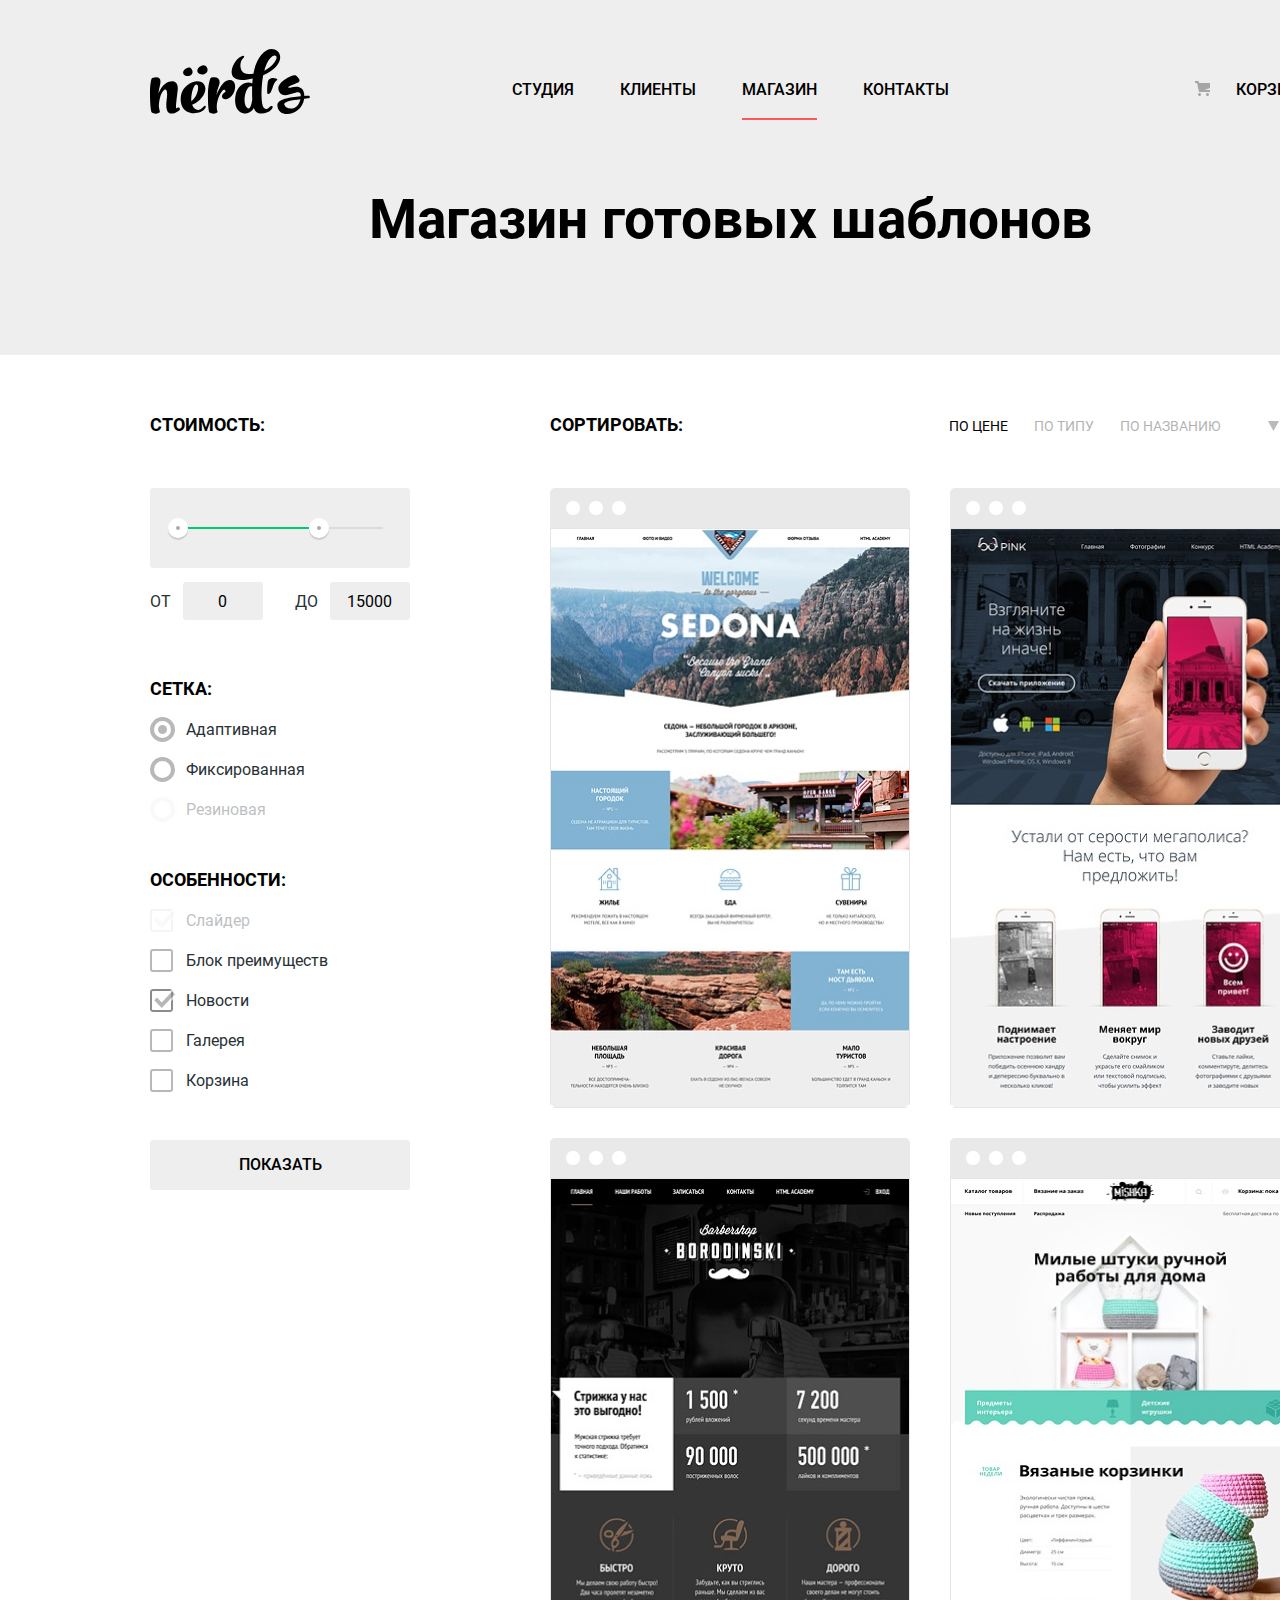
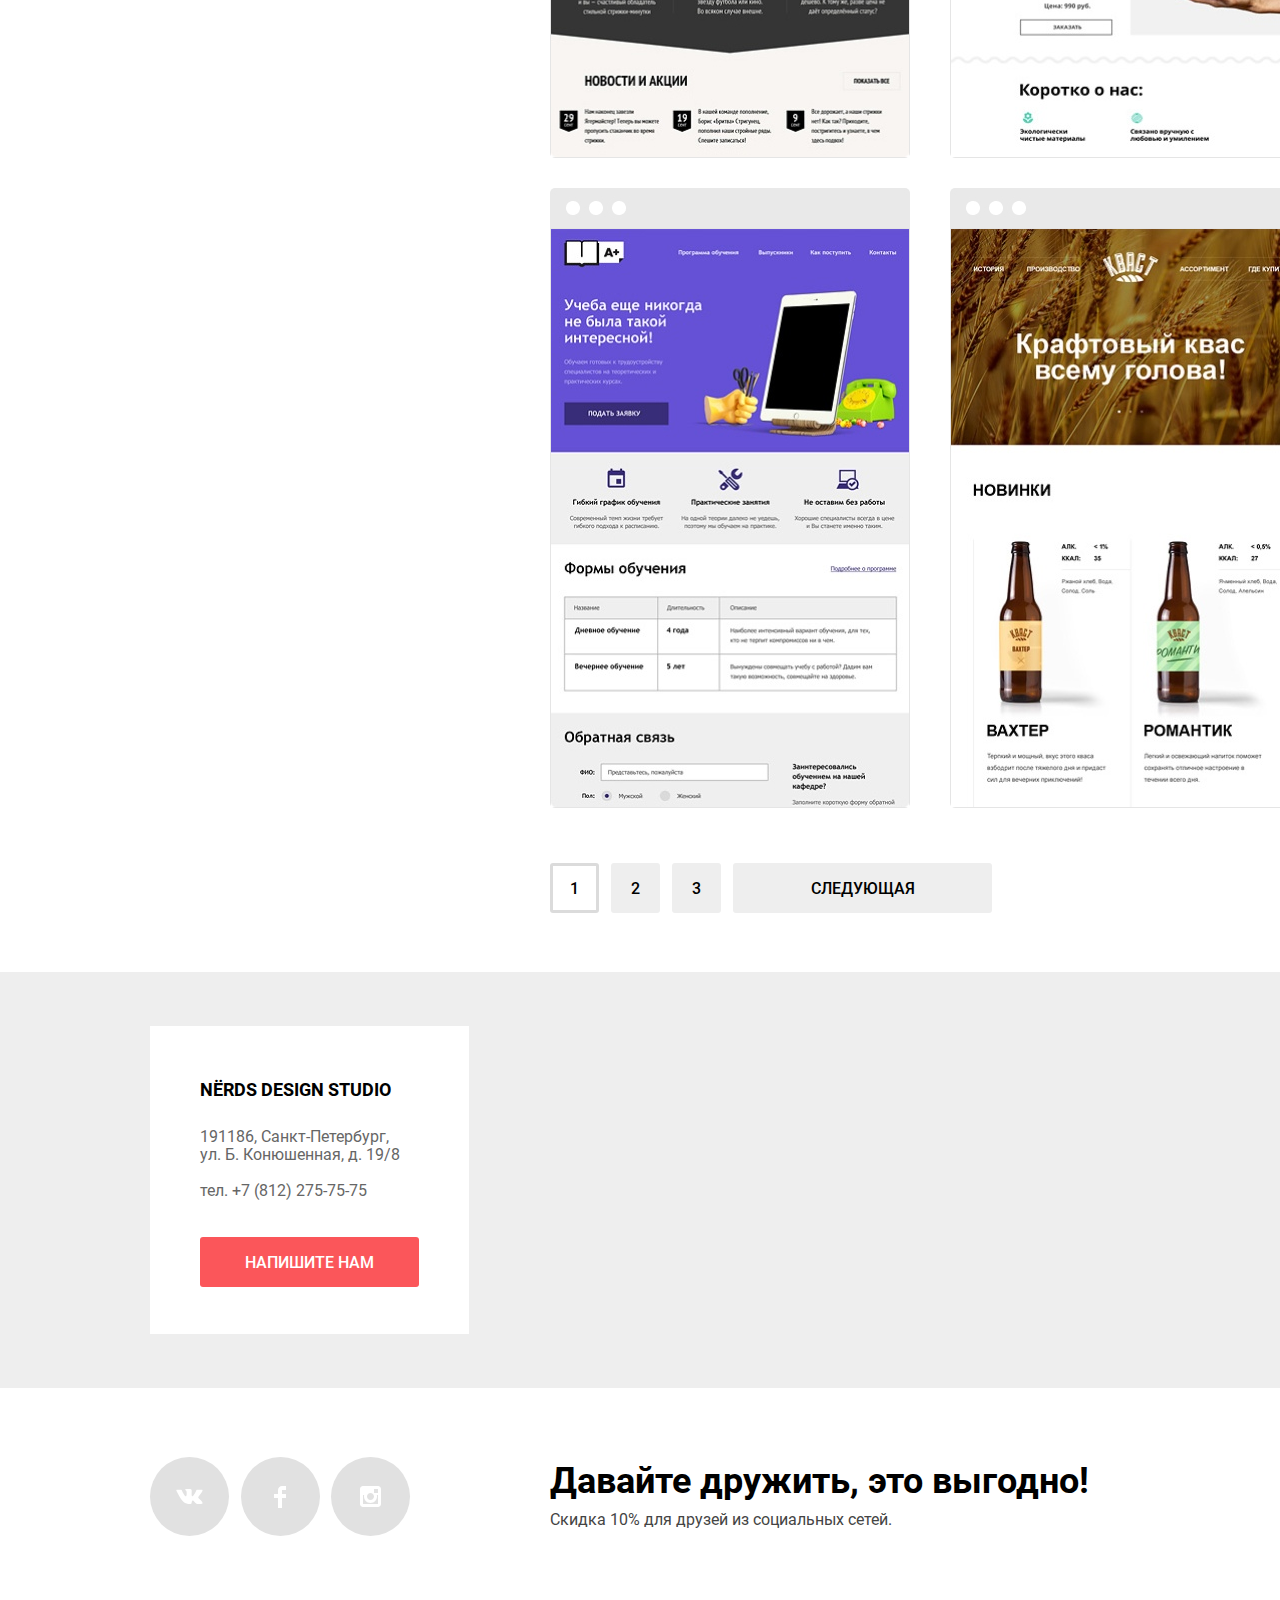
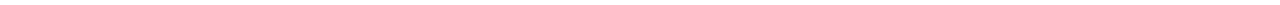
==== catalog.html @ 86322e92 "Update catalog.html" ====
<!DOCTYPE html>
<html class="page" lang="ru">
  <head>
    <meta charset="utf-8">
    <title>Магазин готовых шаблонов</title>
    <link rel="stylesheet" href="css/normalize.css">
    <link rel="stylesheet" href="css/style.css">
  </head>
  <body class="body-inner">
    <header class="main-header">
      <nav class="main-navigation container">
        <a href="index.html" class="main-header-logo logo-active">
          <img class="nerds-logo" src="img/nerds-logo.svg" width="160" height="65" alt="Нёрдс" >
        </a>
          <ul class="list-site-navigation">
            <li class="studio"><a href="#">студия</a></li>
            <li class="clients"><a href="#">клиенты</a></li>
            <li class="catalog page-nav-current"><a>магазин</a></li>
            <li><a href="#contact">контакты</a></li>
          </ul>
        <div class="container-busket">
          <a class="busket" href="#">корзина</a>
        </div>
      </nav>
    </header>
    <main class="main-inner">
      <h1 class="inner-main-caption">Магазин готовых шаблонов</h1>
      <div class="container  main-iner-container">
        <section class="filters">
          <h2 class="visually-hidden">Фильтр товаров</h2>
          <form class="form-filters" action="https://echo.htmlacademy.ru/" method="get" target="_blank">
            <fieldset class="filter-item">
              <legend>Стоимость:</legend>
              <div class="range-filter">
                <div class="range-controls">
                  <div class="scale">
                    <div class="bar"></div>
                  </div>
                  <div class="toggle toggle-min"></div>
                  <div class="toggle toggle-max"></div>
                </div>
                <div class="price-controls">
                  <label class="min-price">
                    от <input type="number" name="min-price" value="0">
                  </label>
                  <label class="max-price">
                    до <input type="number" name="max-price" value="15000">
                  </label>
                </div>
              </div>
            </fieldset>
            <fieldset class="radio-controls">
              <legend class="caption-filter">Сетка:</legend>
              <ul class="list-radio">
                <li class="filter-option filter-radio">
                  <input class="visually-hidden filter-input-radio filter-input" type="radio" name="property-grid" value="Адаптивная" id="adaptive"  checked>
                  <label for="adaptive">Адаптивная</label>
                </li>
                <li class="filter-option filter-radio">
                  <input class="visually-hidden filter-input-radio filter-input" type="radio" name="property-grid" value="Фиксированная" id="fixed">
                  <label for="fixed">Фиксированная</label>
                </li>
                <li class="filter-option filter-radio">
                  <input class="visually-hidden filter-input-radio filter-input" type="radio" name="property-grid" value="Резиновая" id="rubber" disabled>
                  <label for="rubber">Резиновая</label>
                </li>
              </ul>
            </fieldset>
            <fieldset class="check-controls">
              <legend class="caption-filter">Особенности:</legend>
              <ul class="list-checkbox">
                <li class="filter-option filter-checkbox">
                  <input class="visually-hidden filter-input-checkbox filter-input" type="checkbox" id="field-checkbox-slider" name="slider" checked disabled>
                  <label for="field-checkbox-slider">Слайдер</label>
                </li>
                <li class="filter-option filter-checkbox">
                  <input class="visually-hidden filter-input-checkbox filter-input" type="checkbox" id="field-checkbox-advantage" name="advantage" tabindex="0">
                  <label for="field-checkbox-advantage">Блок преимуществ</label>
                </li>
                <li class="filter-option filter-checkbox">
                  <input class="visually-hidden filter-input-checkbox filter-input" type="checkbox" id="field-checkbox-news" name="news" checked tabindex="0">
                  <label for="field-checkbox-news">Новости</label>
                </li>
                <li class="filter-option filter-checkbox">
                  <input class="visually-hidden filter-input-checkbox filter-input" type="checkbox" id="field-checkbox-galery" name="galery">
                  <label for="field-checkbox-galery">Галерея</label>
                </li>
                <li class="filter-option filter-checkbox">
                  <input class="visually-hidden filter-input-checkbox filter-input" type="checkbox" id="field-checkbox-busket" name="busket">
                  <label for="field-checkbox-busket">Корзина</label>
                </li>
              </ul>
            </fieldset>
            <button class="button-filters" type="submit">Показать</button>
          </form>
        </section>
        <section class="select">
          <h3>Сортировать:</h3>
          <ul class="list-select">
            <li class="select-item select-for-price"><a class="current-item" href="#">По цене</a></li>
            <li class="select-item select-for-type"><a href="#">По типу</a></li>
            <li class="select-item select-for-name"><a href="#">По названию</a></li>
            <li class="select-item select-for-down">
              <a href="#" class="icon-down">
                <span class="visually-hidden">По убыванию</span>
                <svg width="11" height="10" viewBox="0 0 11 10" fill="none" xmlns="http://www.w3.org/2000/svg">
                <path d="M5.5 10L0 0H11" fill="#231F20"/>
                </svg>
              </a>
            </li>
            <li class="select-item select-for-up">
              <a href="#" class="icon-up">
                <span class="visually-hidden">По возрастанию</span>
                <svg width="11" height="10" viewBox="0 0 11 10" fill="none" xmlns="http://www.w3.org/2000/svg">
                <path d="M5.5 0L0 10H11L5.5 0Z" fill="#231F20"/>
                </svg>
              </a>
            </li>
          </ul>
        </section>
        <section class="models">
          <h2 class="visually-hidden">Готовые шаблоны</h2>
          <ul class="list-site-models">
            <li>
              <div class="card-site">
                <img src="files/Mask-site-1.jpg" width="358" height="578" alt="">
                <div class="field-price">
                  <h3>Sedona</h3>
                  <p class="description">Информационный сайт<br>для туристов</p>
                  <button class="button button-price" type="button">9 900 ₽</button>
                </div>
              </div>
            </li>
            <li>
              <div class="card-site ">
                <img src="files/Mask-site-2.jpg" width="358" height="578" alt="">
                <div class="field-price">
                  <h3>Pink App</h3>
                  <p class="description">Продуктовый лендинг<br>приложения для iOS и Android</p>
                  <button class="button button-price" type="button">9 900 ₽</button>
                </div>
              </div>
            </li>
            <li>
              <div class="card-site">
                <img src="files/Mask-site-3.jpg" width="358" height="578" alt="">
                <div class="field-price">
                  <h3>Barbershop</h3>
                  <p class="description">Сайт салона красоты.<br>Для мужчин, да.</p>
                  <button class="button button-price" type="button">9 900 ₽</button>
                </div>
              </div>
            </li>
            <li>
              <div class="card-site">
                <img src="files/Mask-site-4.jpg" width="358" height="578" alt="">
                <div class="field-price">
                  <h3>Mishka</h3>
                  <p class="description">Интернет-магазин<br>вязаных игрушек</p>
                  <button class="button button-price" type="button">9 900 ₽</button>
                </div>
              </div>
            </li>
            <li>
              <div class="card-site">
                <img src="files/Mask-site-5.jpg" width="358" height="578" alt="">
                <div class="field-price">
                  <h3>A plus</h3>
                  <p class="description">Лендинг курсов повышения<br>квалификации</p>
                  <button class="button button-price" type="button">9 900 ₽</button>
                </div>
              </div>
            </li>
            <li>
              <div class="card-site">
                <img src="files/Mask-site-6.jpg" width="358" height="578" alt="">
                <div class="field-price">
                  <h3>Кваст</h3>
                  <p class="description">Промо-сайт производителя<br>крафтового кваса</p>
                  <button class="button button-price" type="button">9 900 ₽</button>
                </div>
              </div>
            </li>
          </ul>
          <ul class="list-pagination">
            <li class="pagination-item pagination-item-current"><a>1</a></li>
            <li class="pagination-item"><a href="#">2</a></li>
            <li class="pagination-item"><a href="#">3</a></li>
            <li class="pagination-item pagination-item-next"><a href="#">Следующая</a></li>
          </ul>
        </section>
      </div>
    </main>
    <footer class="main-footer">
      <div class="adress-company-wrapper">
        <section class="adress-company">
          <h2 class= visually-hidden>Контакты</h2>
          <!--<img src="img/map.jpg" width="1440" height="416" alt="">-->
          <!--<img src="img/map-marker.svg" width="231" height="190" alt="Указатель">-->
          <div class="contact">
            <h3 class="footer-caption" id="contact">NЁRDS DESIGN STUDIO</h3>
            <p class="footer-adress">191186, Санкт-Петербург,<br>
              ул. Б. Конюшенная, д. 19/8</p>
            <a class="contact-phone" href="tel:+78122757575">тел. +7 (812) 275-75-75</a>
            <a class="button contact-button" href="#">Напишите нам</a>
          </div>
          <iframe src="https://www.google.com/maps/embed?pb=!1m18!1m12!1m3!1d1998.603625300295!2d30.320858715957424!3d59.93871916905443!2m3!1f0!2f0!3f0!3m2!1i1024!2i768!4f13.1!3m3!1m2!1s0x4696310fca145cc1%3A0x42b32648d8238007!2z0JHQvtC70YzRiNCw0Y8g0JrQvtC90Y7RiNC10L3QvdCw0Y8g0YPQuy4sIDE5LzgsINCh0LDQvdC60YIt0J_QtdGC0LXRgNCx0YPRgNCzLCAxOTExODY!5e0!3m2!1sru!2sru!4v1603130419307!5m2!1sru!2sru" width="1440" height="416"  allowfullscreen="" aria-hidden="true" tabindex="0">
          </iframe>
        </section>
      </div>
      <div class="footer-wrapper container">
        <section class="footer-social">
          <div class="frendship">
            <h2>Давайте дружить, это выгодно!</h2>
            <p>Скидка 10% для друзей из социальных сетей.</p>
          </div>
          <ul>
            <li>
              <a class="button-social" href="#">
                <span class="visually-hidden">Вконтакте</span>
                <svg aria-hidden="true" focusable="false" width="27" height="15" viewBox="0 0 27 15">
                  <path d="M16.6173 11.51C17.5843 11.201 18.8224 13.55 20.1404 14.449C21.1297 15.13 21.8873 14.983 21.8873 14.983L25.4003 14.933C25.4003 14.933 27.2362 14.821 26.3683 13.379C26.2965 13.259 25.8595 12.31 23.7536 10.357C21.5515 8.31404 21.8499 8.64504 24.5011 5.11304C26.1165 2.96004 26.7628 1.64504 26.5605 1.08504C26.3663 0.546037 25.1798 0.686037 25.1798 0.686037L21.2217 0.713037C20.8363 0.714037 20.5096 0.832037 20.3609 1.22804C20.3579 1.23204 19.7328 2.89404 18.8993 4.30704C17.1382 7.29604 16.4352 7.45504 16.1439 7.26804C15.4753 6.83504 15.6442 5.53104 15.6442 4.60404C15.6442 1.70704 16.0812 0.499037 14.7885 0.187037C14.3566 0.0830374 14.041 0.0150374 12.9394 0.00503741C11.5314 -0.0159626 10.3358 0.00503743 9.65806 0.334037C9.20793 0.557037 8.86301 1.04604 9.07239 1.07404C9.33539 1.10904 9.9251 1.23404 10.2407 1.66004C10.6463 2.21204 10.6342 3.44904 10.6342 3.44904C10.6342 3.44904 10.8658 6.86004 10.088 7.28304C9.55387 7.57304 8.82356 6.98104 7.25267 4.26704C6.45054 2.87904 5.84464 1.34504 5.84464 1.34504C5.84464 1.34504 5.7273 1.06004 5.51488 0.904037C5.262 0.719037 4.90797 0.660037 4.90797 0.660037L1.15119 0.684037C1.15119 0.684037 0.586767 0.700037 0.379405 0.946037C0.195309 1.16404 0.364233 1.61404 0.364233 1.61404C0.364233 1.61404 3.30674 8.49504 6.63868 11.961C9.69346 15.143 13.165 14.932 13.165 14.932H14.7379C14.7379 14.932 15.2123 14.878 15.4551 14.62C15.6817 14.38 15.6715 13.929 15.6715 13.929C15.6715 13.929 15.6402 11.82 16.6173 11.51Z" fill="white"/>
                </svg>
              </a>
            </li>
            <li>
              <a class="button-social" href="#">
                <span class="visually-hidden">Фейсбук</span>
                <svg aria-hidden="true" focusable="false" width="12" height="22" viewBox="0 0 12 22">
                  <path d="M12 4V0H8C5.79086 0 4 1.79086 4 4V8H0V12H4V22H8V12H12V8H8V4H12Z" fill="white"/>
                </svg>
              </a>
            </li>
            <li>
              <a class="button-social" href="#">
                <span class="visually-hidden">Инстаграм</span>
                <svg aria-hidden="true" focusable="false" width="21" height="21" viewBox="0 0 21 21">
                  <path fill-rule="evenodd" clip-rule="evenodd" d="M3 0H18C19.65 0 21 1.35 21 3V18C21 19.65 19.65 21 18 21H3C1.35 21 0 19.65 0 18V3C0 1.35 1.35 0 3 0ZM14 10.5C14 8.57 12.43 7 10.5 7C8.57 7 7 8.57 7 10.5C7 12.43 8.57 14 10.5 14C12.43 14 14 12.43 14 10.5ZM3 18V9H4.181C4.0626 9.49127 4.00186 9.99467 4 10.5C4 14.0899 6.91015 17 10.5 17C14.0899 17 17 14.0899 17 10.5C16.9986 9.99464 16.9379 9.49118 16.819 9H18V18H3ZM14 7H18V3H14V7Z" fill="white"/>
                </svg>
              </a>
            </li>
          </ul>
        </section>
      </div>
    </footer>
  </body>
</html>
---- css/style.css ----
/* font roboto*/

@font-face {
  font-family: "Roboto";
  font-style: normal;
  font-weight: 400;
  src: local("Roboto"), local("Roboto-Regular"),
       url("../fonts/roboto.woff2") format("woff2"),
       url("../fonts/roboto.woff") format("woff");
       font-display: swap;
}

@font-face {
  font-family: "Roboto";
  font-style: normal;
  font-weight: 700;
  src: local("Roboto"), local("Roboto-Regular"),
       url("../fonts/robotobold.woff2") format("woff2"),
       url("../fonts/robotobold.woff") format("woff");
       font-display: swap;
}

@font-face {
 font-family: "Roboto";
 font-style: normal;
 font-weight: 500;
 src: local("Roboto"), local("Roboto-Regular"),
      url("../fonts/robotomedium.woff2") format("woff2"),
      url("../fonts/robotomedium.woff") format("woff");
      font-display: swap;
}
/*color*/

:root{
  --background-grey: #EEEEEE;
  --basic-black: #000000;
  --background-dack-grey: #888888;
  --button-red: #FB565A;
  --button-green: #00CA74;
  --button-yellow: #EFC849;
  --button-hover-red: #E74246;
  --button-hover-green: #00BC6C;
  --button-hover-yellow: #EAB534;
  --button-push-red: #D7373B;
  --button-push-green: #00AA62;
  --button-push-yellow: #E5A722;
  --white: #FFFFFF;
  --dark-text: #283136;
  --grey-on-model: #666666;
  --light-grey: #444444;
  --light-grey-filter: #DFDFDF;
  --grey-border: #D7DCDE;
  --grey-hover: #B4B9BB;
  --grey-active: #D5D5D5;
  --grey-slider-current:#C1C1C1;
  --grey-scale: #D7DCDF;
  --grey-social: #E1E1E1;
  --grey-dark: #4D4D4D;
  --grey-toggle: #ABABAB;
  --grey-page-current: #DBDBDB;
}

/*Global*/

body{
  font-family: "Roboto", Arial, sans-serif;
  font-size: 16px;
  font-style: normal;
  color:var(--basic-black);
  margin: 0;
  padding: 0;
  min-width: 1460px;
  background-color: var(--white);
}

img{
  max-width: 100%;
  height: auto;
}

.page {
  height: 100%;
}

.container{
  width:1160px;
  margin:0 auto;
  padding-left: 10px;
  padding-right: 10px;
}

/*Text color all page*/

.caption-slide-item,
.caption-service-info,
.about-us-text,
.about-us-list,
.caption-about-us-list,
.percent dd,
.value-range,
.filters ul{
  color:var(--dark-text);
}

.body-page{
  line-height:24px;
  min-height: 100%;
  display: grid;
  grid-template-rows: min-content 1fr min-content;
  align-content: start;
}

.body-page a,
.body-inner a{
  text-decoration: none;
}

/*List-style none*/

.list-site-navigation,
.list-sliders,
.list-service,
.about-us-list,
.list-company,
.footer-social ul,
.list-site-models,
.list-radio,
.list-checkbox,
.list-pagination,
.list-select{
  list-style: none;
}

/*Main header*/

.main-header{
  background-color: var(--background-grey);
  text-transform: uppercase;
  line-height: 30px;
  color:var(--basic-black);
  font-weight: 500;
  font-size: 16px;
}

/*Main navigation*/

.main-navigation{
  height: 114px;
  display: flex;
  justify-content: space-between;
  align-items: flex-end;
}

.main-navigation a,
.container-busket a{
  color: inherit;
  display:block;
}

.main-header-logo{
  margin:0;
  height:66px;
  z-index:20;
}

.logo-active:active{
  opacity: 0.3;
}

.list-site-navigation{
  height:59px;
  margin: 0;
  margin-left: -41px;
  padding: 0;
  min-width: 437px;
  display: flex;
  justify-content: space-between;
}

.list-site-navigation a,
.container-busket a{
  position:relative;
  display:block;
  padding-bottom: 9px;
  padding-top: 20px;

}
.page-nav-current a::after{
  content: "";
  position:absolute;
  left:0px;
  bottom:-6px;
  width:100%;
  height:2px;
  background-color: var(--button-red);
}

.busket{
  position:relative;
}

.busket::before{
  content:"";
  position: absolute;
  width:15px;
  height:15px;
  top:26px;
  right:100px;
  background-image:url("../img/cart.svg");
  background-repeat: no-repeat;
}

.container-busket a{
  padding-left: 44px;
}

.main-iner-container{
  display: grid;
  grid-template-columns: 400px auto;
  grid-template-rows: 133px auto;
}

/*User navigation*/

.list-site-navigation a:hover,
.list-site-navigation a:hover,
.container-busket a:hover,
.list-site-navigation a:focus,
.list-site-navigation a:focus,
.container-busket a:focus{
  color:var(--button-red);
}

.list-site-navigation a:active,
.container-busket a:active{
  color:rgba(0, 0, 0, 0.3);
}



/*Main center*/

/*Slides*/

.slider-bar{
  background-color: var(--background-grey);
}

.slider-wrapper{
  position:relative;
  height: 431px;
}

.list-sliders{
  margin:0;
  padding:0;
}

.container-text-sliders{
  width: 538px;
  height: 431px;
  display: flex;
  flex-direction:column;
  align-items: flex-start;
}

.caption-slide{
  width: 538px;
  font-weight: 500;
  font-size: 55px;
  line-height: 55px;
  margin-top: 78px;
  margin-bottom: 11px;
}

.caption-slide-item{
  width: 416px;
  margin-bottom: 39px;
}

.caption-slide-item.slide2,
.caption-slide-item.slide3{
  margin-top: 28px;
  margin-bottom: 27px;
}

.slide-button{
  text-align: center;
  padding:16px 55px 15px 54px;
  border-radius: 3px;
}

.block-slide{
  display: block;
  position:absolute;
  bottom:0;
  right:13px;
  width:760px;
}

.control-slider{
  position:absolute;
  bottom:96px;
  right: 546px;
  width:88px;
  height: 18px;
  display: flex;
  justify-content: space-between;
}

.button-slider{
  position: relative;
  padding: 0;
  display: inline-block;
  height: 18px;
  width: 18px;
  background-color: var(--white);
  border-radius:50%;
  border:none;
  cursor: pointer;
  z-index:20;
}

.button-slider-current::before{
  content:"";
  position:absolute;
  bottom:5px;
  right: 5px;
  width: 8px;
  height: 8px;
  box-sizing: border-box;
  border: 2px solid var(--grey-slider-current);
  border-radius: 50%;
}

.slide{
  display:none;
}

.slide-current{
  display:block;
}

/*Service*/

.caption-service{
  font-weight: bold;
  font-size: 24px;
  line-height: 30px;
  text-transform: uppercase;
}

.list-service{
  margin: 0;
  padding: 0;
  padding-bottom: 80px;
  display: flex;
  justify-content:flex-start;
  flex-wrap: wrap;
  border-bottom: solid 2px var(--background-grey);
}

.list-service li{
  margin-top: 80px;
  margin-right: 100px;
}

.list-service li:nth-child(3n){
  margin-right: 0;
}

.list-service li:last-child{
  margin-right: 60px;
}

.service-list-item{
  width: 300px;
  display:flex;
  flex-direction: column;
  align-items: flex-start;
  padding: 0;
  margin:0;
}

.service-list-item h3{
  padding: 0;
  margin:0;
  margin-top: 25px;
}

.service-list-item p{
  padding: 0;
  margin:0;
  margin-top:16px;
  width:260px;
}

.service-list-item a{
  padding: 0;
  margin:0;
  margin-top:32px;
  padding: 17px 40px 15px 39px;
  border-radius: 3px;
  }

/*About us*/

.about-us-wrapper h3{
  margin:0;
  font-weight: 500;
  font-size: 45px;
  line-height: 46px;
}

.about-us-wrapper h4{
  font-weight:bold;
  text-transform: uppercase;
}

.about-us-wrapper{
  margin: 0;
  min-height: 525px;
  display: flex;
  justify-content: space-between;
  border-bottom: solid 2px var(--background-grey);
}

.progress-container{
  margin-top: 39px;
  width:360px;
}

.order-container{
  width:651px;
  margin:0;
  margin-top: 73px;
}

.about-us-text{
  margin:0;
  margin-top: 32px;
}

.caption-about-us-list{
  margin:0;
  margin-top: 40px;
}

.about-us-list{
  margin:0;
  padding:0;
  margin-top:11px;
}

.about-us-list li{
  padding: 12px 0 12px 36px;
  position: relative;
}

.about-us-list li::before{
  content: "";
  position: absolute;
  bottom: 24px;
  left: 0;
  width: 25px;
  height: 2px;
  background-color: var(--button-red);
}

.progress-content h4{
  margin:30px 0 30px 17px;
}

.progress-content dl{
  display: grid;
  grid-template-columns: repeat(3, 1fr);
}

.progress-content dd{
  padding-top:12px;
  line-height: 18px;
  grid-row: 2 / 2;
  margin: 0;
}

.progress-content dt{
  margin:0;
  font-weight: bold;
  font-size: 45px;
  line-height: 64px;
}

.figur{
  font-weight: bold;
  font-size: 26px;
  line-height: 40px;
}

/*Company */

.company{
  margin-bottom: 79px;
  border-bottom: solid 2px var(--background-grey);
}

.company a{
  display:block;
  opacity:0.2;
}

.list-company{
  margin-left: 32px;
  padding:0;
  margin-top:46px;
  margin-bottom:38px;
  display: flex;
  justify-content:start;
  flex-wrap: wrap;
}

.list-company li{
  position:relative;
}

.list-company li:nth-child(2)::after,
.list-company li:nth-child(2)::before,
.list-company li:nth-child(3)::after{
  content:"";
  position: absolute;
  width:2px;
  height: 52px;
  background-color:var(--background-grey);
}

.list-company li:nth-child(2)::after,
.list-company li:nth-child(2)::before{
  top:20px;
}

.list-company li:nth-child(2)::after{
  right:-47px;
}

.list-company li:nth-child(2)::before{
  left:-47px
}

.list-company li:nth-child(3)::after{
  right:-56px;
  top:0;
}

.list-company .company-academy{
  margin-right: 95px;
  margin-top: 17px;
}

.list-company .company-borodinski{
  margin-right: 104px;
}

.list-company .company-pink{
  margin-top:19px;
  margin-right:120px;
}

.list-company .company-mishka{
  margin-top: 6px;
}

.company a:hover{
  opacity: 1;
}

.company a:active{
  opacity: 0.3;
}

/*Footer*/

.adress-company-wrapper{
  background-color: var(--background-grey);
  min-height:416px;
}

.adress-company{
  position: relative;
  width:1440px;
  margin:0 auto;
}
.adress-company iframe{
  display: block;
  border:0;


}
/*.adress-company img:first-of-type{
  display: block;
}*/

/*.adress-company img:nth-child(3){
  position:absolute;
  right: 387px;
  bottom: 140px;
}*/

.contact{
  position:absolute;
  bottom:54px;
  left:140px;
  margin: 0;
  padding: 0;
  min-height: 308px;
  width: 319px;
  display:flex;
  flex-direction: column;
  justify-content: flex-start;
  background-color: var(--white);
}

.footer-caption{
  font-weight: bold;
  font-size: 18px;
  line-height: 30px;
  margin:0;
  margin-top: 49px;
}

.contact-button{
  margin:0;
  margin-top: 37px;
  padding:17px 44px 15px;
  border-radius: 3px;
}

.footer-adress,
.contact-phone{
  line-height: 18px;
  color: var(--grey-on-model);
  margin:0;
}

.footer-caption,
.contact-button,
.footer-adress,
.contact-phone{
  margin-left: 50px;
  margin-right: 50px;
}

.contact-phone{
  padding-top: 18px
}

.footer-adress{
  margin-top:23px;
}

/*Social*/

.footer-social h2{
  font-weight: bold;
  font-size: 36px;
  line-height: 36px;
}

.footer-social p{
  font-size: 16px;
  line-height: 22px;
  color:var(--light-grey);
}

.footer-social{
  margin: 0;
  height: 217px;
  display: flex;
  flex-direction: row-reverse;
  justify-content: space-between;
  align-items: center;
}

.frendship{
  display:flex;
  flex-direction: row;
  flex-wrap: wrap;
  align-items: center;
  justify-content: flex-start;
  margin:auto;
}

.frendship h2{
  margin:0;
  margin-bottom: 10px;
  font-weight: bold;
  font-size: 36px;
  line-height: 36px;
}

.frendship p{
  margin:0;
}

.footer-social ul{
  min-width: 260px;
  height: 80px;
  display:flex;
  justify-content: space-between;
  align-items: center;
  padding: 0;
  margin: 0;
  margin-right: 140px;
}

.button-social{
  display:flex;
  justify-content: center;
  align-items: center;
  width: 79px;
  height: 79px;
  background-color: var(--grey-social);
  border-radius: 50%;
}

.button-social:active path{
  opacity: 0.3;
}

.button-social:hover,
.button-social:focus{
  background: linear-gradient(0deg, var(--button-hover-red), var(--button-hover-red)), var(--white);
}

.button-social:active{
  background: linear-gradient(0deg, var(--button-push-red), var(--button-push-red)), var(--white);
  box-shadow: inset 0px 3px 0px rgba(0, 1, 1, 0.1);
}

/*Catalog*/

.body-inner{
  font-weight: 400;
  min-height: 100%;
  display: grid;
  grid-template-rows: min-content 1fr min-content;
  align-content: start;
}

.inner-main-caption{
  background-color: var(--background-grey);
  font-size: 55px;
  line-height: 55px;
  text-align: center;
  padding-top: 78px;
  padding-bottom: 108px;
  margin: 0;
}

/*Filters*/

.filters{
 grid-column:1/2;
 grid-row: 1/3;
 width:260px;
}

.form-filters fieldset{
  border:none;
  padding: 0;
  margin-left: 0;
}

.filter-item{
  margin-top: 55px;
}

.filters ul{
  line-height: 19px;
  margin: 0;
  padding: 0;
}

.button-filters{
  width: 260px;
  height:50px;
  color:inherit;
  font-weight: 500;
  font-size: inherit;
  line-height: 18px;
  text-transform: uppercase;
  text-align: center;
  background: var(--background-grey);
  border-radius: 3px;
  border: none;
}

.button-filters:hover,
.button-filters:focus{
  background-color: var(--light-grey-filter);
  border: none;
}

.button-filters:active{
  background-color:var(--grey-active);
  opacity: 0.3;
}

/*Range-controls*/

 .filter-item legend{
   width:100%;
   margin-bottom: 48px;
   padding-left: 0;
   text-transform: uppercase;
   font-size: 18px;
   line-height: 30px;
   font-weight: bold;
   color: var(--basic-black);
 }

.range-filter{
  display:flex;
  flex-wrap: wrap;
}

.range-controls{
  display:flex;
  align-items: center;
  justify-content: center;
  position:relative;
  width:260px;
  height: 80px;
  background-color: var(--background-grey);
  border-radius: 3px;
}

.scale{
  width:205px;
  height:2px;
  background-color: var(--grey-scale);
}

.bar{
  width:64%;
  height: 2px;
  background-color: var(--button-green);
}

.toggle{
  width: 4px;
  height: 4px;
  border: solid 8px var(--white);
  background-color: var(--grey-toggle);
  border-radius: 50%;
  box-shadow: 0px 2px 1px rgba(0, 0, 0, 0.15);
}

.toggle-min{
  position: absolute;
  left:7%;
}

.toggle-max{
  position: absolute;
  left:61%;
}

.price-controls{
  width:260px;
  display:flex;
  justify-content: space-between;
  font-size: 16px;
  text-transform: uppercase;
  line-height: 22px;
  font-weight: 400;
  color:var(--dark-text);
  font-family: inherit;
}

.price-controls label{
  margin:0;
}

.price-controls input[type="number"]{
  width:66px;
  height:38px;
  background-color: var(--background-grey);
  border:none;
  text-align: center;
  margin-top:14px;
  margin-left:8px;
  padding:0;
  padding-left: 14px;
  border-radius: 3px;
}

/*Radio Checkbox kontrols*/

.radio-controls{
  margin-top:54px;
}

.caption-filter{
  font-weight: bold;
  font-size: 18px;
  line-height: 30px;
  text-transform: uppercase;
  margin-bottom: 16px;
}

.filter-option{
  margin-bottom: 21px;
  padding-left: 36px;
}

.filter-option label{
  position:relative;
  display: block;
  cursor: pointer;
  user-select: none;
}

.filter-input-radio + label::before{
  position: absolute;
  box-sizing:border-box;
  content:"";
  width:25px;
  height:25px;
  top:-3px;
  left:-36px;
  border: 4px solid var(--grey-dark);
  border-radius: 50%;
  opacity: 0.4;
}

.filter-input-radio:checked + label::after{
  position: absolute;
  content:"";
  width:9px;
  height:9px;
  top:5px;
  left:-28px;
  border-radius: 50%;
  background-color:var(--grey-dark);
  opacity: 0.4;
}

.check-controls{
  margin-top: 25px;
  margin-bottom: 29px;
}

.filter-input-checkbox + label::before{
  position: absolute;
  box-sizing: border-box;
  content:"";
  width:23px;
  height:23px;
  top:-2px;
  left:-36px;
  border: 2px solid var(--grey-dark);
  border-radius: 3px;
  opacity: 0.4;
}

.filter-input-checkbox + label::before{
  display:block;
}

.filter-input-checkbox:checked + label::after{
  position: absolute;
  content:"";
  width:26px;
  height:23px;
  top:-2px;
  left:-36px;
  background-color:var(--white);
  background-image: url("../img/check.svg");
  background-repeat: no-repeat;
  opacity: 0.4;
}

.filter-input:hover + label::after,
.filter-input:hover + label::before{
  opacity:1;
}

.filter-input:disabled + label::after,
.filter-input:disabled + label::before{
  opacity: 0.1;
}

.filter-input:disabled + label{
  color:var(--dark-text);
  opacity:0.3;
}

.filter-input:focus + label::after,
.filter-input:focus + label::before{
  opacity:1;
}

/*Select*/

.select{
  grid-row-start: 1;
  grid-row-end: 2;
  grid-column-start: 2;
  grid-column-end: 3;
  display:flex;
  align-items: center;
}

.list-select{
  min-width:360px;
  margin:0;
  padding:0;
  display:flex;
  flex-wrap: wrap;
  margin-top: 9px;
}

.select h3{
  margin-top:25px;
  font-weight: bold;
  font-size: 18px;
  line-height: 30px;
  text-transform: uppercase;
  margin-right:263px;
}
.select-for-price,
.select-for-type{
  margin-right:20px;
}

.select-for-name{
  margin-right:41px;
}

.select-for-down{
  margin-right:8px;
}

.list-select li{
  font-size: 14px;
  line-height: 18px;
  text-transform: uppercase;
}

.select-item a{
  color: inherit;
  opacity: 0.3;
  padding: 10px 3px;
}

.select-item a:hover{
  opacity:0.6;
}

.select-item a:active,
.select-item a:focus,
.select-item a.current-item{
  opacity:1;
}

/*Макеты сайтов*/

.list-site-models{
  padding:0;
  margin:0;
  display:flex;
  justify-content: space-between;
  flex-wrap: wrap;
}

.list-site-models li{
  padding:0;
  margin-left: 0px;
  margin-right: 20px;
  margin-bottom: 30px;
}

.card-site img{
  margin-top: 41px;
  margin-left: 1px;
}

/*Карточка сайта в покое*/

.card-site{
  position: relative;
  width:360px;
  height:620px;
  background-color: rgba(0, 0, 0, 0.1);
  background-image: url("../img/browser.jpg");
  background-position: 0 0;
  background-repeat:no-repeat;
  border-radius: 5px;
}

/*Карточка сайта при наведении*/

.card-site:hover{
  width: 360px;
  height:620px;
  background-color: var(--white);
  background-image: url("../img/browser.svg");
  background-position: 0 0;
  background-repeat:no-repeat;
  border-radius: 5px;
  box-shadow: 0px 6px 15px rgba(0, 1, 1, 0.25);
}

.field-price{
  position:absolute;
  bottom:0;
  background-color: var(--background-grey);
  width: 360px;
  height: 231px;
  border-bottom-left-radius: 5px;
  border-bottom-right-radius: 5px;
  display:none;
}

.list-site-models li:nth-child(2n){
  margin-right:0;
}

.models h3{
  font-weight: bold;
  font-size: 18px;
  line-height: 30px;
  color:var(--basic-black);
  text-transform: uppercase;
  text-align: center;
  margin:0;
  padding-top: 26px;
}

.models h3:hover{
color: var(--button-red);
}

.models h3:active{
  color:var(--basic-black);
  opacity: 0.3;
}

.description{
  line-height: 18px;
  color:var(--grey-on-model);
  text-align: center;
  margin-top: 13px;
  margin-bottom: 32px;
}

.button-price{
  display:inline-block;
  padding: 17px 75px 15px 72px;
  margin-left: 80px;
  margin-top: 0;
  border-radius: 3px;
}

/*Pagination*/

.list-pagination{
  width:760px;
  min-height: 50px;
  display:flex;
  flex-wrap: wrap;
  margin:25px 0 49px ;
  padding:0;
}

.pagination-item{
  margin-bottom: 10px;
  margin-right:12px;
}

.pagination-item a{
  color:inherit;
  font-weight: 500;
  font-size: inherit;
  line-height: 18px;
  text-transform: uppercase;
  display:block;
  background-color:var(--background-grey);
  border-radius: 3px;
  padding: 17px 20px 15px;
}

.pagination-item-current a{
  background: rgba(0, 0, 0, 0.0001);
  border: 3px solid var(--grey-page-current);
  padding:14px 17px 12px;
}

.pagination-item-next a{
  padding-right: 77px;
  padding-left: 78px;
}

.pagination-item a:hover{
  background-color:var(--light-grey-filter);
}

.pagination-item a:active{
  background-color:var(--grey-active);
  box-shadow: inset 0px 3px 0px rgba(0, 1, 1, 0.1);
  opacity:0.3;
}

.pagination-item-current a:hover,
.pagination-item-current a:focus,
.pagination-item-current a:active{
  background-color:var(--background-grey);
  background: rgba(0, 0, 0, 0.0001);
  box-shadow: inset 0px 0px 0px rgba(0, 1, 1, 1);
  opacity:1;
}


/*Buttons*/

.button{
  font-weight: 500;
  line-height: 18px;
  color:var(--white);
  text-transform:uppercase;
  text-align: center;
  vertical-align: middle;
  background-color: var(--button-red);
  border: none;
}

.app-button{
  background-color: var(--button-green);
}

.presentation-button{
  background-color: var(--button-yellow);
}

/*User buttons*/

.button:active{
  color:rgba(255, 255, 255, 0.3);
}

.slide-button:hover,
.site-button:hover,
.button-price:hover,
.contact-button:hover,
.modal-send:hover{
  background-color: var(--button-hover-red);
}

.slide-button:active,
.site-button:active,
.button-price:active,
.contact-button:active,
.modal-send:active{
  background-color:var(--button-push-red);
  box-shadow: inset 0px 3px 0px rgba(0, 1, 1, 0.1);
}

.app-button:hover{
  background-color: var(--button-hover-green);
}

.app-button:active{
  background-color: var(--button-push-green);
}
.presentation-button:hover{
  background-color: var(--button-hover-yellow);
}

.presentation-button:active{
  background-color: var(--button-push-yellow);
}

/*Modal window*/

.visually-modal{
  display:none;
}

.modal-contact{
  position:fixed;
  top:0;
  right:0;
  bottom:0;
  left:0;
  margin:auto;
  width: 960px;
  height: 590px;
  background-color: var(--white);
  box-shadow: 0px 20px 40px rgba(0, 0, 0, 0.4);
}

.fill-form{
  position: relative;
  width: 761px;
  height: 353px;
  margin: 0 100px;
  display: flex;
  flex-wrap:wrap;
  align-items: flex-start;
}

.user-data{
  margin:0;
  padding:0;
  display:flex;
  flex-direction: column;
}

.name{
  width:360px;
  margin-right: 40px;
}

.email{
  width:360px;
}

.textarea {
  width: 760px;
  margin-top:34px;
  margin-bottom: 43px;
}

.textarea label{
  padding: 0;
  margin:0;
}

.textarea textarea{
  padding-left: 15px;
  box-sizing: border-box;
  width: 760px;
  min-height:118px;
  max-height: 180px;
}

.modal-send{
  padding: 18px 84px 15px 85px;
  border-radius: 3px;
}

.modal-close{
  display: block;
  position:absolute;
  width:21px;
  height:21px;
  background-color: var(--white);
  background-image: url("../img/close.svg");
  background-position: 0 0;
  right:-10px;
  top:-75px;
  opacity: 0.3;
  border:none;
}

.modal-close:hover{
  opacity: 1;
}

.modal-close:active{
  opacity: 0.1;
  padding: 0;
}

.modal-contact h2{
  margin-top:63px;
  margin-left: 100px;
  margin-bottom: 37px;
  font-weight: bold;
  font-size: 45px;
  line-height: 53px;
}

.fill-form p{
  font-weight: bold;
  line-height: 18px;
}

.modal-field{
  margin-top:9px;
  padding: 14px;
  border: solid 2px var(--grey-border);
  border-radius: 3px;
}

.modal-field:hover{
  border-color:var(--grey-hover);
}

.modal-field:focus{
  border-color: var(--basic-black);
}

.name input:invalid{
  border-color:var(--button-hover-red);
}

/*Скрытие элементов*/

.visually-hidden {
  position: absolute;
  width: 1px;
  height: 1px;
  margin: -1px;
  border: 0;
  padding: 0;
  white-space: nowrap;
  clip-path: inset(100%);
  clip: rect(0 0 0 0);
  overflow: hidden;
}



/*  outline: 5px solid rgba(0, 255, 0, 0.7);
    outline-offset: -5px;*/
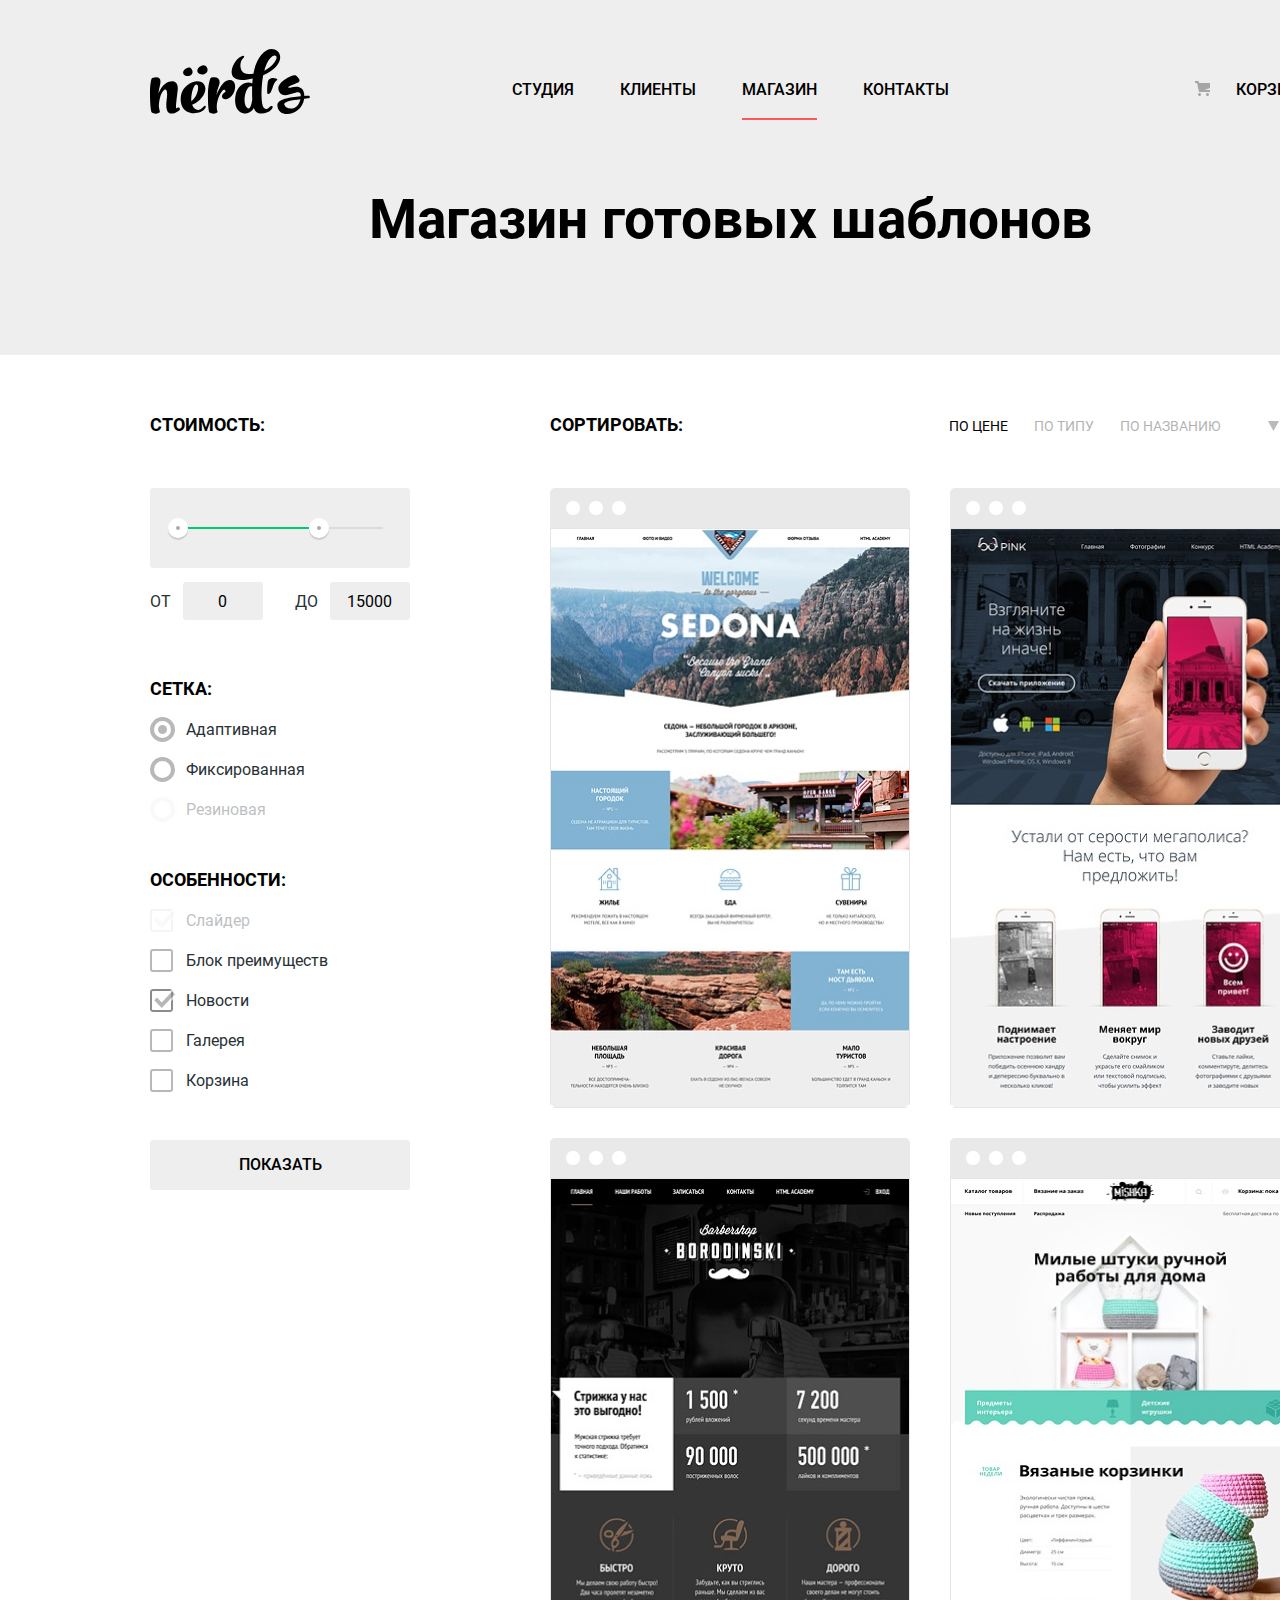
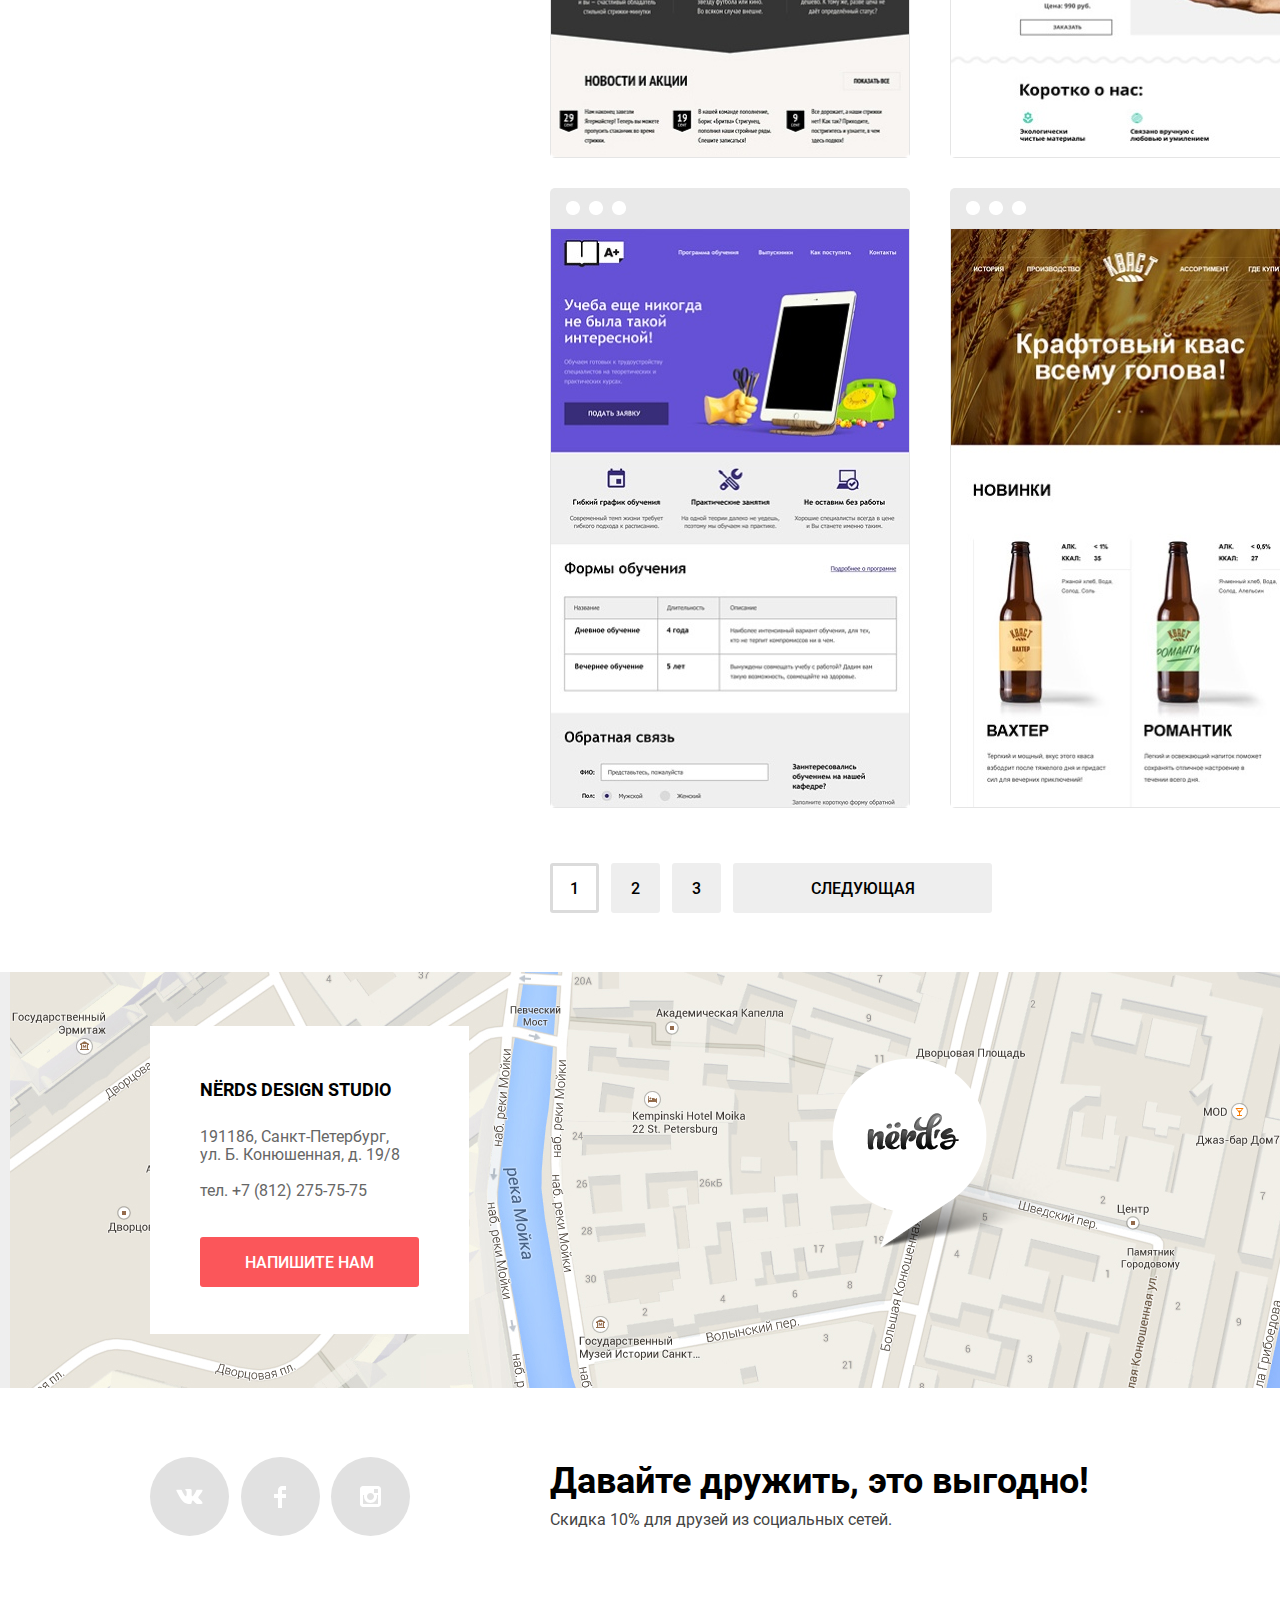
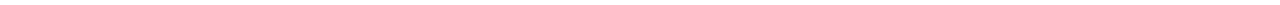
==== commit 684a74a0: "изменил карту" ====
--- a/catalog.html
+++ b/catalog.html
@@ -192,23 +192,27 @@
       </div>
     </main>
     <footer class="main-footer">
-      <div class="adress-company-wrapper">
-        <section class="adress-company">
-          <h2 class= visually-hidden>Контакты</h2>
-          <!--<img src="img/map.jpg" width="1440" height="416" alt="">-->
-          <!--<img src="img/map-marker.svg" width="231" height="190" alt="Указатель">-->
-          <div class="contact">
-            <h3 class="footer-caption" id="contact">NЁRDS DESIGN STUDIO</h3>
-            <p class="footer-adress">191186, Санкт-Петербург,<br>
-              ул. Б. Конюшенная, д. 19/8</p>
-            <a class="contact-phone" href="tel:+78122757575">тел. +7 (812) 275-75-75</a>
-            <a class="button contact-button" href="#">Напишите нам</a>
+      <section class="adress-company">
+        <h2 class= visually-hidden>Контакты</h2>
+        <div class="wrapper-contact">
+          <div class="container-contact">
+            <div class="map-img">
+              <img src="img/map.jpg" width="1440" height="416" alt="">
+              <img src="img/map-marker.svg" width="231" height="190" alt="Указатель">
+            </div>
+            <div class="contact">
+              <h3 class="footer-caption" id="contact">NЁRDS DESIGN STUDIO</h3>
+              <p class="footer-adress">191186, Санкт-Петербург,<br>
+                ул. Б. Конюшенная, д. 19/8</p>
+              <a class="contact-phone" href="tel:+78122757575">тел. +7 (812) 275-75-75</a>
+              <a class="button contact-button" href="#">Напишите нам</a>
+            </div>
           </div>
           <iframe src="https://www.google.com/maps/embed?pb=!1m18!1m12!1m3!1d1998.603625300295!2d30.320858715957424!3d59.93871916905443!2m3!1f0!2f0!3f0!3m2!1i1024!2i768!4f13.1!3m3!1m2!1s0x4696310fca145cc1%3A0x42b32648d8238007!2z0JHQvtC70YzRiNCw0Y8g0JrQvtC90Y7RiNC10L3QvdCw0Y8g0YPQuy4sIDE5LzgsINCh0LDQvdC60YIt0J_QtdGC0LXRgNCx0YPRgNCzLCAxOTExODY!5e0!3m2!1sru!2sru!4v1603130419307!5m2!1sru!2sru" width="1440" height="416"  allowfullscreen="" aria-hidden="true" tabindex="0">
           </iframe>
-        </section>
-      </div>
-      <div class="footer-wrapper container">
+        </div>
+      </section>
+      <div class="container">
         <section class="footer-social">
           <div class="frendship">
             <h2>Давайте дружить, это выгодно!</h2>
@@ -243,5 +247,25 @@
         </section>
       </div>
     </footer>
-  </body>
+    <section class="modal-contact">
+      <h2>Напишите нам</h2>
+      <form class="fill-form" action="https://echo.htmlacademy.ru" method="post">
+        <p class="user-data name">
+          <label for="user-name">Ваше имя:</label>
+          <input class="modal-field user-name" id="user-name" type="text" name="user-name" placeholder="Имя Фамилия">
+        </p>
+        <p class="user-data email">
+          <label for="user-email">Ваш email:</label>
+          <input class="modal-field user-email" id="user-email" type="text" name="user-email" placeholder="email@example.com">
+        </p>
+        <p class="textarea">
+          <label for="letter">Текст письма:</label>
+          <textarea class="modal-field user-letter" id="letter" name="letter" placeholder="В свободной форме" rows="4" cols="50"></textarea>
+        </p>
+        <button class="button modal-send" type="submit">Отправить</button>
+        <button class="modal-close" type="button" aria-label="Закрыть"></button>
+      </form>
+    </section>
+    <script src="js/modal.js"></script>
+</body>
 </html>
--- a/css/style.css
+++ b/css/style.css
@@ -154,7 +154,7 @@
 .main-navigation a,
 .container-busket a{
   color: inherit;
-  display:block;
+  display: block;
 }
 
 .main-header-logo{
@@ -578,34 +578,50 @@
 
 /*Footer*/
 
-.adress-company-wrapper{
+.adress-company{
+  width:100%;
+  text-align: center;
+  margin:0 auto;
+  display:block;
+}
+
+.wrapper-contact{
   background-color: var(--background-grey);
-  min-height:416px;
-}
-
-.adress-company{
+  position:relative;
+}
+
+.container-contact{
   position: relative;
   width:1440px;
+  min-height: 416px;
   margin:0 auto;
 }
-.adress-company iframe{
-  display: block;
-  border:0;
-
-
-}
-/*.adress-company img:first-of-type{
-  display: block;
-}*/
-
-/*.adress-company img:nth-child(3){
+
+.map-img img:last-child{
   position:absolute;
   right: 387px;
   bottom: 140px;
-}*/
+}
+
+.map-img img:first-child{
+  display:block;
+}
+
+.map-img{
+  display:block;
+}
+
+.adress-company iframe{
+  position:absolute;
+  top:0;
+  display: block;
+  width:100%;
+  border:0;
+}
 
 .contact{
   position:absolute;
+  z-index:10;
   bottom:54px;
   left:140px;
   margin: 0;
@@ -640,12 +656,10 @@
   margin:0;
 }
 
-.footer-caption,
-.contact-button,
-.footer-adress,
-.contact-phone{
+.contact > *{
   margin-left: 50px;
   margin-right: 50px;
+  text-align: left;
 }
 
 .contact-phone{
@@ -727,11 +741,11 @@
 
 .button-social:hover,
 .button-social:focus{
-  background: linear-gradient(0deg, var(--button-hover-red), var(--button-hover-red)), var(--white);
+  background-color: var(--button-hover-red);
 }
 
 .button-social:active{
-  background: linear-gradient(0deg, var(--button-push-red), var(--button-push-red)), var(--white);
+  background-color: var(--button-push-red);
   box-shadow: inset 0px 3px 0px rgba(0, 1, 1, 0.1);
 }
 
@@ -1281,11 +1295,8 @@
 
 /*Modal window*/
 
-.visually-modal{
-  display:none;
-}
-
 .modal-contact{
+  z-index: 100;
   position:fixed;
   top:0;
   right:0;
@@ -1296,6 +1307,14 @@
   height: 590px;
   background-color: var(--white);
   box-shadow: 0px 20px 40px rgba(0, 0, 0, 0.4);
+  display:none;
+}
+.modal-open{
+  display:block;
+  animation: bounce 0.6s;
+}
+.modal-error {
+  animation: shake 0.6s;
 }
 
 .fill-form{
@@ -1404,6 +1423,47 @@
   border-color:var(--button-hover-red);
 }
 
+/* Animations */
+
+@keyframes bounce {
+  0% {
+    transform: translateY(-2000px);
+  }
+
+  70% {
+    transform: translateY(30px);
+  }
+
+  90% {
+    transform: translateY(-10px);
+  }
+
+  100% {
+    transform: translateY(0);
+  }
+}
+
+@keyframes shake {
+  0%,
+  100% {
+    transform: translateX(0);
+  }
+
+  10%,
+  30%,
+  50%,
+  70%,
+  90% {
+    transform: translateX(-10px);
+  }
+
+  20%,
+  40%,
+  60%,
+  80% {
+    transform: translateX(10px);
+  }
+}
 /*Скрытие элементов*/
 
 .visually-hidden {
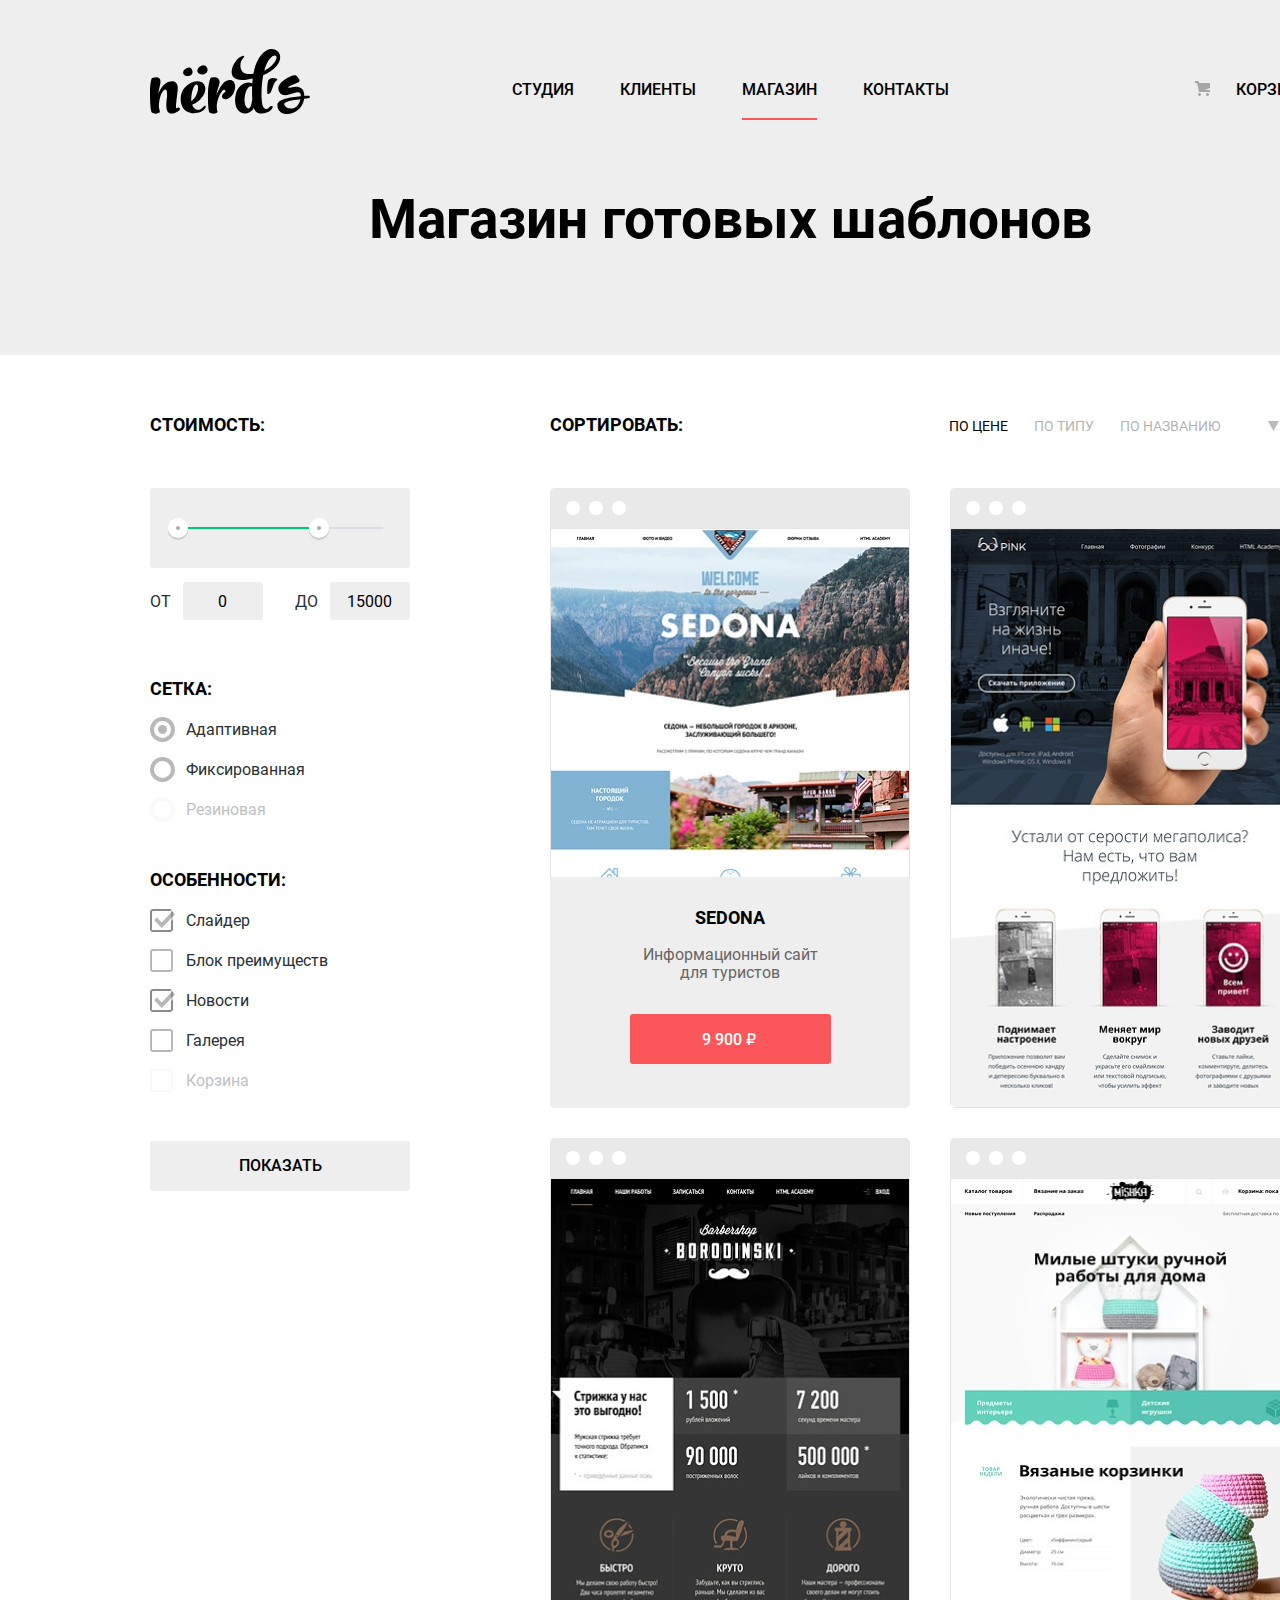
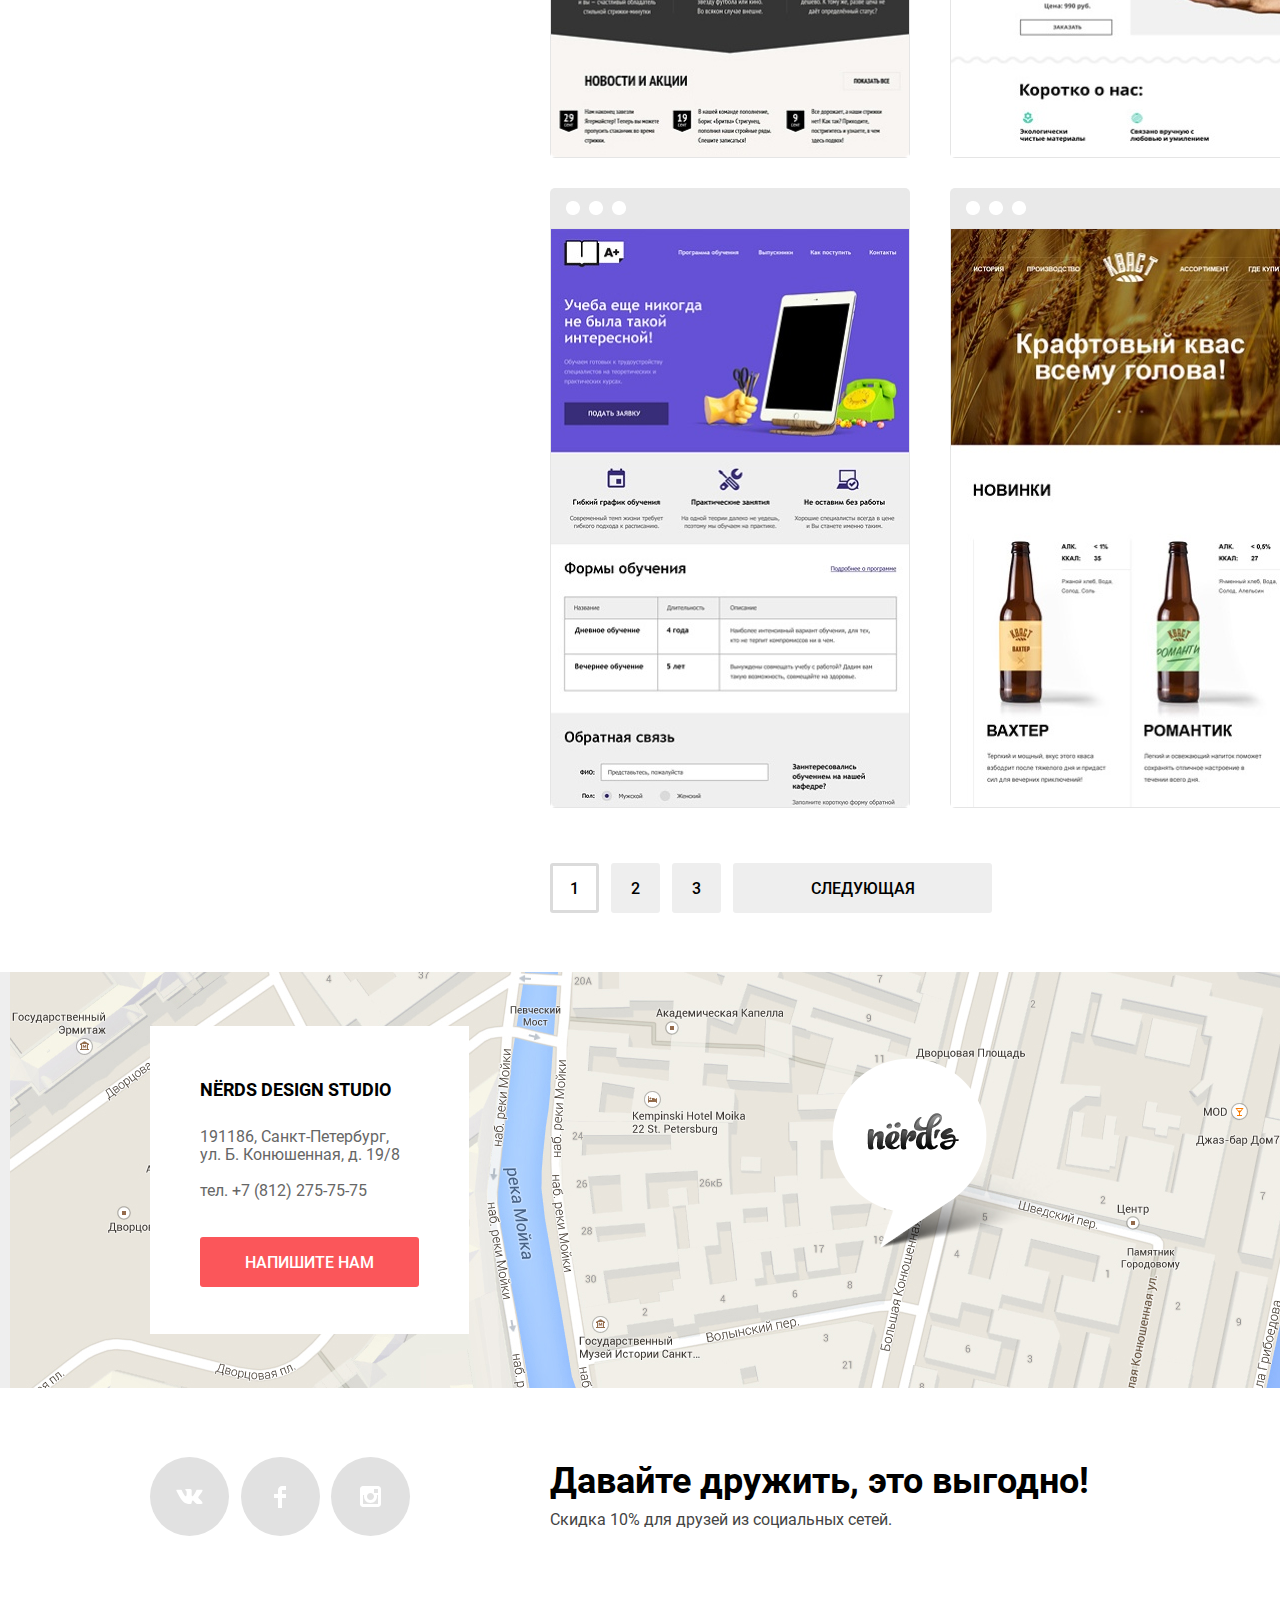
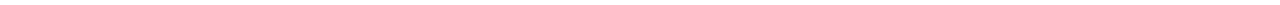
==== commit 660e00eb: "минимизация" ====
--- a/catalog.html
+++ b/catalog.html
@@ -4,7 +4,7 @@
     <meta charset="utf-8">
     <title>Магазин готовых шаблонов</title>
     <link rel="stylesheet" href="css/normalize.css">
-    <link rel="stylesheet" href="css/style.css">
+    <link rel="stylesheet" href="css/style.min.css">
   </head>
   <body class="body-inner">
     <header class="main-header">
@@ -70,15 +70,15 @@
               <legend class="caption-filter">Особенности:</legend>
               <ul class="list-checkbox">
                 <li class="filter-option filter-checkbox">
-                  <input class="visually-hidden filter-input-checkbox filter-input" type="checkbox" id="field-checkbox-slider" name="slider" checked disabled>
+                  <input class="visually-hidden filter-input-checkbox filter-input" type="checkbox" id="field-checkbox-slider" name="slider" checked>
                   <label for="field-checkbox-slider">Слайдер</label>
                 </li>
                 <li class="filter-option filter-checkbox">
-                  <input class="visually-hidden filter-input-checkbox filter-input" type="checkbox" id="field-checkbox-advantage" name="advantage" tabindex="0">
+                  <input class="visually-hidden filter-input-checkbox filter-input" type="checkbox" id="field-checkbox-advantage" name="advantage">
                   <label for="field-checkbox-advantage">Блок преимуществ</label>
                 </li>
                 <li class="filter-option filter-checkbox">
-                  <input class="visually-hidden filter-input-checkbox filter-input" type="checkbox" id="field-checkbox-news" name="news" checked tabindex="0">
+                  <input class="visually-hidden filter-input-checkbox filter-input" type="checkbox" id="field-checkbox-news" name="news" checked>
                   <label for="field-checkbox-news">Новости</label>
                 </li>
                 <li class="filter-option filter-checkbox">
@@ -86,7 +86,7 @@
                   <label for="field-checkbox-galery">Галерея</label>
                 </li>
                 <li class="filter-option filter-checkbox">
-                  <input class="visually-hidden filter-input-checkbox filter-input" type="checkbox" id="field-checkbox-busket" name="busket">
+                  <input class="visually-hidden filter-input-checkbox filter-input" type="checkbox" id="field-checkbox-busket" name="busket" disabled>
                   <label for="field-checkbox-busket">Корзина</label>
                 </li>
               </ul>
@@ -124,8 +124,8 @@
             <li>
               <div class="card-site">
                 <img src="files/Mask-site-1.jpg" width="358" height="578" alt="">
-                <div class="field-price">
-                  <h3>Sedona</h3>
+                <div class="field-price field-price-show">
+                  <h3><a href="#">Sedona</a></h3>
                   <p class="description">Информационный сайт<br>для туристов</p>
                   <button class="button button-price" type="button">9 900 ₽</button>
                 </div>
@@ -135,7 +135,7 @@
               <div class="card-site ">
                 <img src="files/Mask-site-2.jpg" width="358" height="578" alt="">
                 <div class="field-price">
-                  <h3>Pink App</h3>
+                  <h3><a href="#">Pink App</a></h3>
                   <p class="description">Продуктовый лендинг<br>приложения для iOS и Android</p>
                   <button class="button button-price" type="button">9 900 ₽</button>
                 </div>
@@ -145,7 +145,7 @@
               <div class="card-site">
                 <img src="files/Mask-site-3.jpg" width="358" height="578" alt="">
                 <div class="field-price">
-                  <h3>Barbershop</h3>
+                  <h3><a href="#">Barbershop</a></h3>
                   <p class="description">Сайт салона красоты.<br>Для мужчин, да.</p>
                   <button class="button button-price" type="button">9 900 ₽</button>
                 </div>
@@ -155,7 +155,7 @@
               <div class="card-site">
                 <img src="files/Mask-site-4.jpg" width="358" height="578" alt="">
                 <div class="field-price">
-                  <h3>Mishka</h3>
+                  <h3><a href="#">Mishka</a></h3>
                   <p class="description">Интернет-магазин<br>вязаных игрушек</p>
                   <button class="button button-price" type="button">9 900 ₽</button>
                 </div>
@@ -165,7 +165,7 @@
               <div class="card-site">
                 <img src="files/Mask-site-5.jpg" width="358" height="578" alt="">
                 <div class="field-price">
-                  <h3>A plus</h3>
+                  <h3><a href="#">A plus</a></h3>
                   <p class="description">Лендинг курсов повышения<br>квалификации</p>
                   <button class="button button-price" type="button">9 900 ₽</button>
                 </div>
@@ -175,7 +175,7 @@
               <div class="card-site">
                 <img src="files/Mask-site-6.jpg" width="358" height="578" alt="">
                 <div class="field-price">
-                  <h3>Кваст</h3>
+                  <h3><a href="#">Кваст</a></h3>
                   <p class="description">Промо-сайт производителя<br>крафтового кваса</p>
                   <button class="button button-price" type="button">9 900 ₽</button>
                 </div>
--- a/css/style.min.css
+++ b/css/style.min.css
@@ -0,0 +1 @@
+@keyframes bounce{0%{transform:translateY(-2000px)}70%{transform:translateY(30px)}90%{transform:translateY(-10px)}to{transform:translateY(0)}}@keyframes shake{0%,to{transform:translateX(0)}10%,30%,50%,70%,90%{transform:translateX(-10px)}20%,40%,60%,80%{transform:translateX(10px)}}@font-face{font-family:"Roboto";font-style:normal;font-weight:400;src:local("Roboto"),local("Roboto-Regular"),url(../fonts/roboto.woff2) format("woff2"),url(../fonts/roboto.woff) format("woff");font-display:swap}@font-face{font-family:"Roboto";font-style:normal;font-weight:700;src:local("Roboto"),local("Roboto-Regular"),url(../fonts/robotobold.woff2) format("woff2"),url(../fonts/robotobold.woff) format("woff");font-display:swap}@font-face{font-family:"Roboto";font-style:normal;font-weight:500;src:local("Roboto"),local("Roboto-Regular"),url(../fonts/robotomedium.woff2) format("woff2"),url(../fonts/robotomedium.woff) format("woff");font-display:swap}:root{--background-grey: #EEEEEE;--basic-black: #000000;--background-dack-grey: #888888;--button-red: #FB565A;--button-green: #00CA74;--button-yellow: #EFC849;--button-hover-red: #E74246;--button-hover-green: #00BC6C;--button-hover-yellow: #EAB534;--button-push-red: #D7373B;--button-push-green: #00AA62;--button-push-yellow: #E5A722;--white: #FFFFFF;--dark-text: #283136;--grey-on-model: #666666;--light-grey: #444444;--light-grey-filter: #DFDFDF;--grey-border: #D7DCDE;--grey-hover: #B4B9BB;--grey-active: #D5D5D5;--grey-slider-current:#C1C1C1;--grey-scale: #D7DCDF;--grey-social: #E1E1E1;--grey-dark: #4D4D4D;--grey-toggle: #ABABAB;--grey-page-current: #DBDBDB}body{font-family:"Roboto",Arial,sans-serif;font-size:16px;font-style:normal;color:var(--basic-black);margin:0;padding:0;min-width:1460px;background-color:var(--white)}img{max-width:100%;height:auto}ul{list-style:none}.page{height:100%}.container{width:1160px;margin:0 auto;padding-left:10px;padding-right:10px}.about-us-list,.about-us-text,.caption-about-us-list,.caption-service-info,.caption-slide-item,.filters ul,.percent dd,.value-range{color:var(--dark-text)}.body-page{line-height:24px;min-height:100%;display:grid;grid-template-rows:min-content 1fr min-content;align-content:start}.body-inner a,.body-page a{text-decoration:none}.main-header{background-color:var(--background-grey);text-transform:uppercase;line-height:30px;font-weight:500}.main-navigation{height:114px;display:flex;justify-content:space-between;align-items:flex-end}.main-navigation a{color:inherit;display:block}.container-busket a{color:inherit}.main-header-logo{margin:0;height:66px;z-index:20}.logo-active:active{opacity:.3}.list-site-navigation{height:59px;margin:0 0 0 -41px;padding:0;min-width:437px;display:flex;justify-content:space-between}.container-busket a,.list-site-navigation a{position:relative;display:block;padding-bottom:9px;padding-top:20px}.page-nav-current a::after{content:"";position:absolute;left:0;bottom:-6px;width:100%;height:2px;background-color:var(--button-red)}.busket{position:relative}.busket::before{content:"";position:absolute;width:15px;height:15px;top:26px;right:100px;background-image:url(../img/cart.svg);background-repeat:no-repeat}.container-busket a{padding-left:44px}.main-iner-container{display:grid;grid-template-columns:400px auto;grid-template-rows:133px auto}.container-busket a:focus,.container-busket a:hover,.list-site-navigation a:focus,.list-site-navigation a:hover{color:var(--button-red)}.container-busket a:active,.list-site-navigation a:active{color:rgba(0,0,0,.3)}.slider-bar{background-color:var(--background-grey)}.slider-wrapper{position:relative;height:431px}.list-sliders{margin:0;padding:0}.container-text-sliders{width:538px;height:431px;display:flex;flex-direction:column;align-items:flex-start}.caption-slide{width:538px;font-weight:500;font-size:55px;line-height:55px;margin-top:78px;margin-bottom:11px}.caption-slide-item{width:416px;margin-bottom:39px}.caption-slide-item.slide2,.caption-slide-item.slide3{margin-top:28px;margin-bottom:27px}.slide-button{text-align:center;padding:16px 55px 15px 54px;border-radius:3px}.block-slide{display:block;position:absolute;bottom:0;right:13px;width:760px}.control-slider{position:absolute;bottom:96px;right:546px;width:88px;height:18px;display:flex;justify-content:space-between}.button-slider{position:relative;padding:0;display:inline-block;height:18px;width:18px;background-color:var(--white);border-radius:50%;border:0;cursor:pointer;z-index:20}.button-slider-current::before{content:"";position:absolute;bottom:5px;right:5px;width:8px;height:8px;box-sizing:border-box;border:2px solid var(--grey-slider-current);border-radius:50%}.slide{display:none}.slide-current{display:block}.caption-service{font-weight:700;font-size:24px;line-height:30px;text-transform:uppercase}.list-service{margin:0;padding:0 0 80px;display:flex;justify-content:flex-start;flex-wrap:wrap;border-bottom:solid 2px var(--background-grey)}.list-service li{margin-top:80px;margin-right:100px}.list-service li:nth-child(3n){margin-right:0}.list-service li:last-child{margin-right:60px}.service-list-item{width:300px;display:flex;flex-direction:column;align-items:flex-start;padding:0;margin:0}.service-list-item h3{padding:0;margin:25px 0 0}.service-list-item p{padding:0;margin:16px 0 0;width:260px}.service-list-item a{margin:32px 0 0;padding:17px 40px 15px 39px;border-radius:3px}.about-us-wrapper h3,.progress-content dt{margin:0;font-weight:500;font-size:45px;line-height:46px}.about-us-wrapper h4{font-weight:700;text-transform:uppercase}.about-us-wrapper{margin:0;min-height:525px;display:flex;justify-content:space-between;border-bottom:solid 2px var(--background-grey)}.progress-container{margin-top:39px;width:360px}.order-container{width:651px;margin:73px 0 0}.about-us-text{margin:32px 0 0}.caption-about-us-list{margin:40px 0 0}.about-us-list{padding:0;margin:11px 0 0}.about-us-list li{padding:12px 0 12px 36px;position:relative}.about-us-list li::before{content:"";position:absolute;bottom:24px;left:0;width:25px;height:2px;background-color:var(--button-red)}.progress-content h4{margin:30px 0 30px 17px}.progress-content dl{display:grid;grid-template-columns:repeat(3,1fr)}.progress-content dd{padding-top:12px;line-height:18px;grid-row:2/2;margin:0}.progress-content dt{font-weight:700;line-height:64px}.figur{font-weight:700;font-size:26px;line-height:40px}.company{margin-bottom:79px;border-bottom:solid 2px var(--background-grey)}.company a{display:block;opacity:.2}.list-company{margin-left:32px;padding:0;margin-top:46px;margin-bottom:38px;display:flex;justify-content:start;flex-wrap:wrap}.list-company li{position:relative}.list-company li:nth-child(2)::after,.list-company li:nth-child(2)::before,.list-company li:nth-child(3)::after{content:"";position:absolute;width:2px;height:52px;background-color:var(--background-grey)}.list-company li:nth-child(2)::after,.list-company li:nth-child(2)::before{top:20px}.list-company li:nth-child(2)::after{right:-47px}.list-company li:nth-child(2)::before{left:-47px}.list-company li:nth-child(3)::after{right:-56px;top:0}.list-company .company-academy{margin-right:95px;margin-top:17px}.list-company .company-borodinski{margin-right:104px}.list-company .company-pink{margin-top:19px;margin-right:120px}.list-company .company-mishka{margin-top:6px}.company a:hover{opacity:1}.button-social:active path,.company a:active{opacity:.3}.adress-company{width:100%;text-align:center;margin:0 auto;display:block}.wrapper-contact{background-color:var(--background-grey);position:relative}.container-contact{position:relative;width:1440px;min-height:416px;margin:0 auto}.map-img img:last-child{position:absolute;right:387px;bottom:140px}.map-img img:first-child{display:block}.map-img{display:block}.adress-company iframe{position:absolute;top:0;display:block;width:100%;border:0}.contact{position:absolute;z-index:10;bottom:54px;left:140px;margin:0;padding:0;min-height:308px;width:319px;display:flex;flex-direction:column;justify-content:flex-start;background-color:var(--white)}.footer-caption{font-weight:700;font-size:18px;line-height:30px;margin:49px 0 0}.contact-phone{padding-top:18px;padding-bottom:18px}.contact-button{margin:19px 0 0;padding:17px 44px 15px;border-radius:3px}.contact-phone,.footer-adress{line-height:18px;color:var(--grey-on-model);margin:0}.contact>*{margin-left:50px;margin-right:50px;text-align:left}.footer-adress{margin-top:23px}.footer-social h2,.frendship h2{font-weight:700;font-size:36px;line-height:36px}.footer-social p{font-size:16px;line-height:22px;color:var(--light-grey)}.footer-social{margin:0;height:217px;flex-direction:row-reverse;justify-content:space-between}.button-social,.footer-social,.footer-social ul,.frendship{display:flex;align-items:center}.frendship{flex-direction:row;flex-wrap:wrap;justify-content:flex-start;margin:auto}.frendship h2{margin:0 0 10px}.frendship p,.price-controls label{margin:0}.footer-social ul{min-width:260px;height:80px;justify-content:space-between;padding:0;margin:0 140px 0 0}.button-social{justify-content:center;width:79px;height:79px;background-color:var(--grey-social);border-radius:50%}.button-social:focus,.button-social:hover{background-color:var(--button-hover-red)}.button-social:active{background-color:var(--button-push-red);box-shadow:inset 0 3px 0 rgba(0,1,1,.1)}.body-inner{font-weight:400;min-height:100%;display:grid;grid-template-rows:min-content 1fr min-content;align-content:start}.inner-main-caption{background-color:var(--background-grey);font-size:55px;line-height:55px;text-align:center;padding-top:78px;padding-bottom:108px;margin:0}.filters{grid-column:1/2;grid-row:1/3;width:260px}.form-filters fieldset{border:0;padding:0;margin-left:0}.filter-item{margin-top:55px}.filters ul{line-height:19px;margin:0;padding:0}.filter-item legend{width:100%;margin-bottom:48px;padding-left:0;text-transform:uppercase;font-size:18px;line-height:30px;font-weight:700;color:var(--basic-black)}.range-filter{display:flex;flex-wrap:wrap}.price-controls input[type=number],.range-controls{background-color:var(--background-grey);border-radius:3px}.range-controls{display:flex;align-items:center;justify-content:center;position:relative;width:260px;height:80px}.bar,.scale{width:205px;height:2px;background-color:var(--grey-scale)}.bar{width:64%;background-color:var(--button-green)}.toggle{width:4px;height:4px;border:solid 8px var(--white);background-color:var(--grey-toggle);border-radius:50%;box-shadow:0 2px 1px rgba(0,0,0,.15)}.toggle-max,.toggle-min{position:absolute;left:7%}.toggle-max{left:61%}.price-controls{width:260px;display:flex;justify-content:space-between;text-transform:uppercase;line-height:22px;color:var(--dark-text)}.price-controls input[type=number]{width:66px;height:38px;border:0;text-align:center;margin-top:14px;margin-left:8px;padding:0 0 0 14px}.radio-controls{margin-top:54px}.caption-filter{font-weight:700;font-size:18px;line-height:30px;text-transform:uppercase;margin-bottom:16px}.filter-option{margin-bottom:21px;padding-left:36px}.filter-option label{position:relative;display:block;cursor:pointer;user-select:none}.filter-input-radio+label::before{position:absolute;box-sizing:border-box;content:"";width:25px;height:25px;top:-3px;left:-36px;border:4px solid var(--grey-dark);border-radius:50%;opacity:.4}.filter-input-radio:checked+label::after{position:absolute;content:"";width:9px;height:9px;top:5px;left:-28px;border-radius:50%;background-color:var(--grey-dark);opacity:.4}.check-controls{margin-top:25px;margin-bottom:30px}.filter-input-checkbox+label::before{position:absolute;box-sizing:border-box;content:"";width:23px;height:23px;top:-2px;left:-36px;border:2px solid var(--grey-dark);border-radius:3px;opacity:.4;display:block}.filter-input-checkbox:checked+label::after{position:absolute;content:"";width:26px;height:23px;top:-2px;left:-36px;background-color:var(--white);background-image:url(../img/check.svg);background-repeat:no-repeat;opacity:.4}.filter-input:hover+label::after,.filter-input:hover+label::before{opacity:1}.filter-input:disabled+label::after,.filter-input:disabled+label::before{opacity:.1}.filter-input:disabled+label{color:var(--dark-text);opacity:.3}.filter-input:focus+label::after,.filter-input:focus+label::before{opacity:1}.button-filters{width:100%;color:inherit;font-weight:500;font-size:inherit;line-height:18px;text-transform:uppercase;text-align:center;padding:16px 0;background:var(--background-grey);border-radius:3px;border:0}.button-filters:focus,.button-filters:hover{background-color:var(--light-grey-filter);border:0}.button-filters:active{background-color:var(--grey-active);opacity:.3}.select{grid-row-start:1;grid-row-end:2;grid-column-start:2;grid-column-end:3;display:flex;align-items:center}.list-select{min-width:360px;padding:0;display:flex;flex-wrap:wrap;margin:9px 0 0}.select h3{margin-top:25px;font-weight:700;font-size:18px;line-height:30px;text-transform:uppercase;margin-right:263px}.select-for-price,.select-for-type{margin-right:20px}.select-for-name{margin-right:41px}.select-for-down{margin-right:10px}.list-select li{font-size:14px;line-height:18px;text-transform:uppercase}.select-item a{color:inherit;opacity:.3;padding:10px 3px}.select-item a:hover{opacity:.6}.select-item a.current-item,.select-item a:active,.select-item a:focus{opacity:1}.list-site-models{padding:0;margin:0;display:flex;justify-content:space-between;flex-wrap:wrap}.list-site-models li{padding:0;margin-left:0;margin-right:20px;margin-bottom:30px}.card-site img{margin-top:41px;margin-left:1px}.card-site,.card-site:hover{width:360px;height:620px;background-position:0 0;background-repeat:no-repeat;border-radius:5px}.card-site{position:relative;background-color:rgba(0,0,0,.1);background-image:url(../img/browser.jpg)}.card-site:hover{background-color:var(--white);background-image:url(../img/browser.svg);box-shadow:0 6px 15px rgba(0,1,1,.25)}.field-price{position:absolute;bottom:0;background-color:var(--background-grey);width:360px;border-bottom-left-radius:5px;border-bottom-right-radius:5px;display:none}.field-price-show{display:block}.field-price a{color:inherit;padding:20px}.list-site-models li:nth-child(2n){margin-right:0}.models h3{font-size:18px;line-height:30px;text-transform:uppercase;text-align:center;margin:10px;padding-top:16px}.models h3:hover{color:var(--button-red)}.models h3:active{color:var(--basic-black);opacity:.3}.description{line-height:18px;color:var(--grey-on-model);text-align:center;margin-top:13px;margin-bottom:32px}.button-price{display:block;padding:17px 75px 15px 72px;margin:0 auto 44px;border-radius:3px}.list-pagination{width:760px;min-height:50px;display:flex;flex-wrap:wrap;margin:25px 0 49px;padding:0}.pagination-item{margin-bottom:10px;margin-right:12px}.pagination-item a{color:inherit;font-weight:500;font-size:inherit;line-height:18px;text-transform:uppercase;display:block;background-color:var(--background-grey);border-radius:3px;padding:17px 20px 15px}.pagination-item-current a{background:rgba(0,0,0,.0001);border:3px solid var(--grey-page-current);padding:14px 17px 12px}.pagination-item-next a{padding-right:77px;padding-left:78px}.pagination-item a:hover{background-color:var(--light-grey-filter)}.pagination-item a:active{background-color:var(--grey-active);box-shadow:inset 0 3px 0 rgba(0,1,1,.1);opacity:.3}.pagination-item-current a:active,.pagination-item-current a:focus,.pagination-item-current a:hover{background-color:var(--background-grey);background:rgba(0,0,0,.0001);box-shadow:inset 0 0 0 #000101;opacity:1}.button{font-weight:500;line-height:18px;color:var(--white);text-transform:uppercase;text-align:center;vertical-align:middle;background-color:var(--button-red);border:0}.app-button{background-color:var(--button-green)}.presentation-button{background-color:var(--button-yellow)}.button:active{color:rgba(255,255,255,.3)}.button-price:hover,.contact-button:hover,.modal-send:hover,.site-button:hover,.slide-button:hover{background-color:var(--button-hover-red)}.button-price:active,.contact-button:active,.modal-send:active,.site-button:active,.slide-button:active{background-color:var(--button-push-red);box-shadow:inset 0 3px 0 rgba(0,1,1,.1)}.app-button:hover{background-color:var(--button-hover-green)}.app-button:active{background-color:var(--button-push-green)}.presentation-button:hover{background-color:var(--button-hover-yellow)}.presentation-button:active{background-color:var(--button-push-yellow)}.modal-contact{z-index:100;position:fixed;top:0;right:0;bottom:0;left:0;margin:auto;width:960px;height:590px;background-color:var(--white);box-shadow:0 20px 40px rgba(0,0,0,.4);display:none}.modal-open{display:block;animation:bounce .6s}.modal-error{animation:shake .6s}.fill-form{position:relative;width:761px;height:353px;margin:0 100px;display:flex;flex-wrap:wrap;align-items:flex-start}.user-data{margin:0;padding:0;display:flex;flex-direction:column}.name{margin-right:40px}.email,.name{width:360px}.textarea{width:760px;margin-top:34px;margin-bottom:43px}.textarea label{padding:0;margin:0}.textarea textarea{padding-left:15px;box-sizing:border-box;width:760px;min-height:118px;max-height:180px}.modal-send{padding:18px 84px 15px 85px;border-radius:3px}.modal-close{display:block;position:absolute;width:21px;height:21px;background-color:var(--white);background-image:url(../img/close.svg);background-position:0 0;right:-10px;top:-75px;opacity:.3;border:0}.modal-close:hover{opacity:1}.modal-close:active{opacity:.1;padding:0}.modal-contact h2{margin-top:63px;margin-left:100px;margin-bottom:37px;font-weight:700;font-size:45px;line-height:53px}.fill-form p{font-weight:700;line-height:18px}.modal-field{margin-top:9px;padding:14px;border:solid 2px var(--grey-border);border-radius:3px}.modal-field:hover{border-color:var(--grey-hover)}.modal-field:focus{border-color:var(--basic-black)}.name input:invalid{border-color:var(--button-hover-red)}.visually-hidden{position:absolute;width:1px;height:1px;margin:-1px;border:0;padding:0;white-space:nowrap;clip-path:inset(100%);clip:rect(0 0 0 0);overflow:hidden}
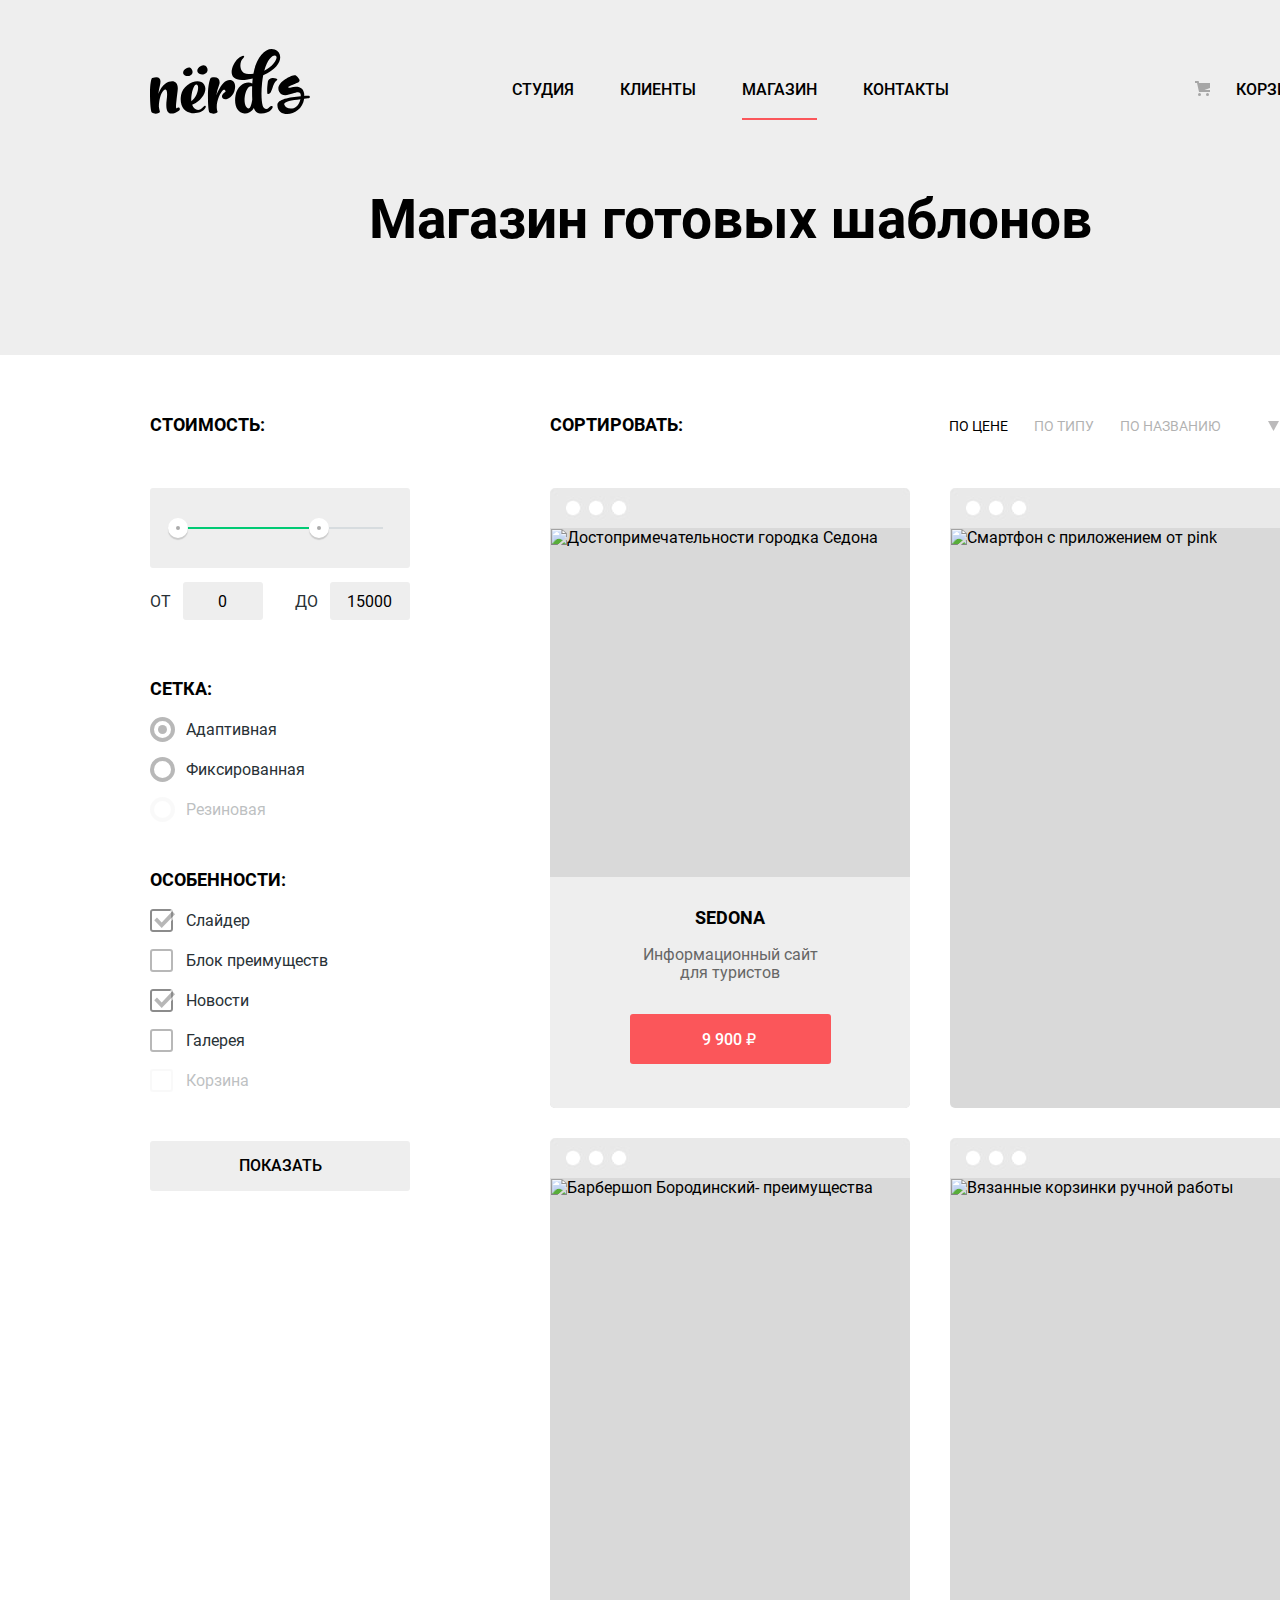
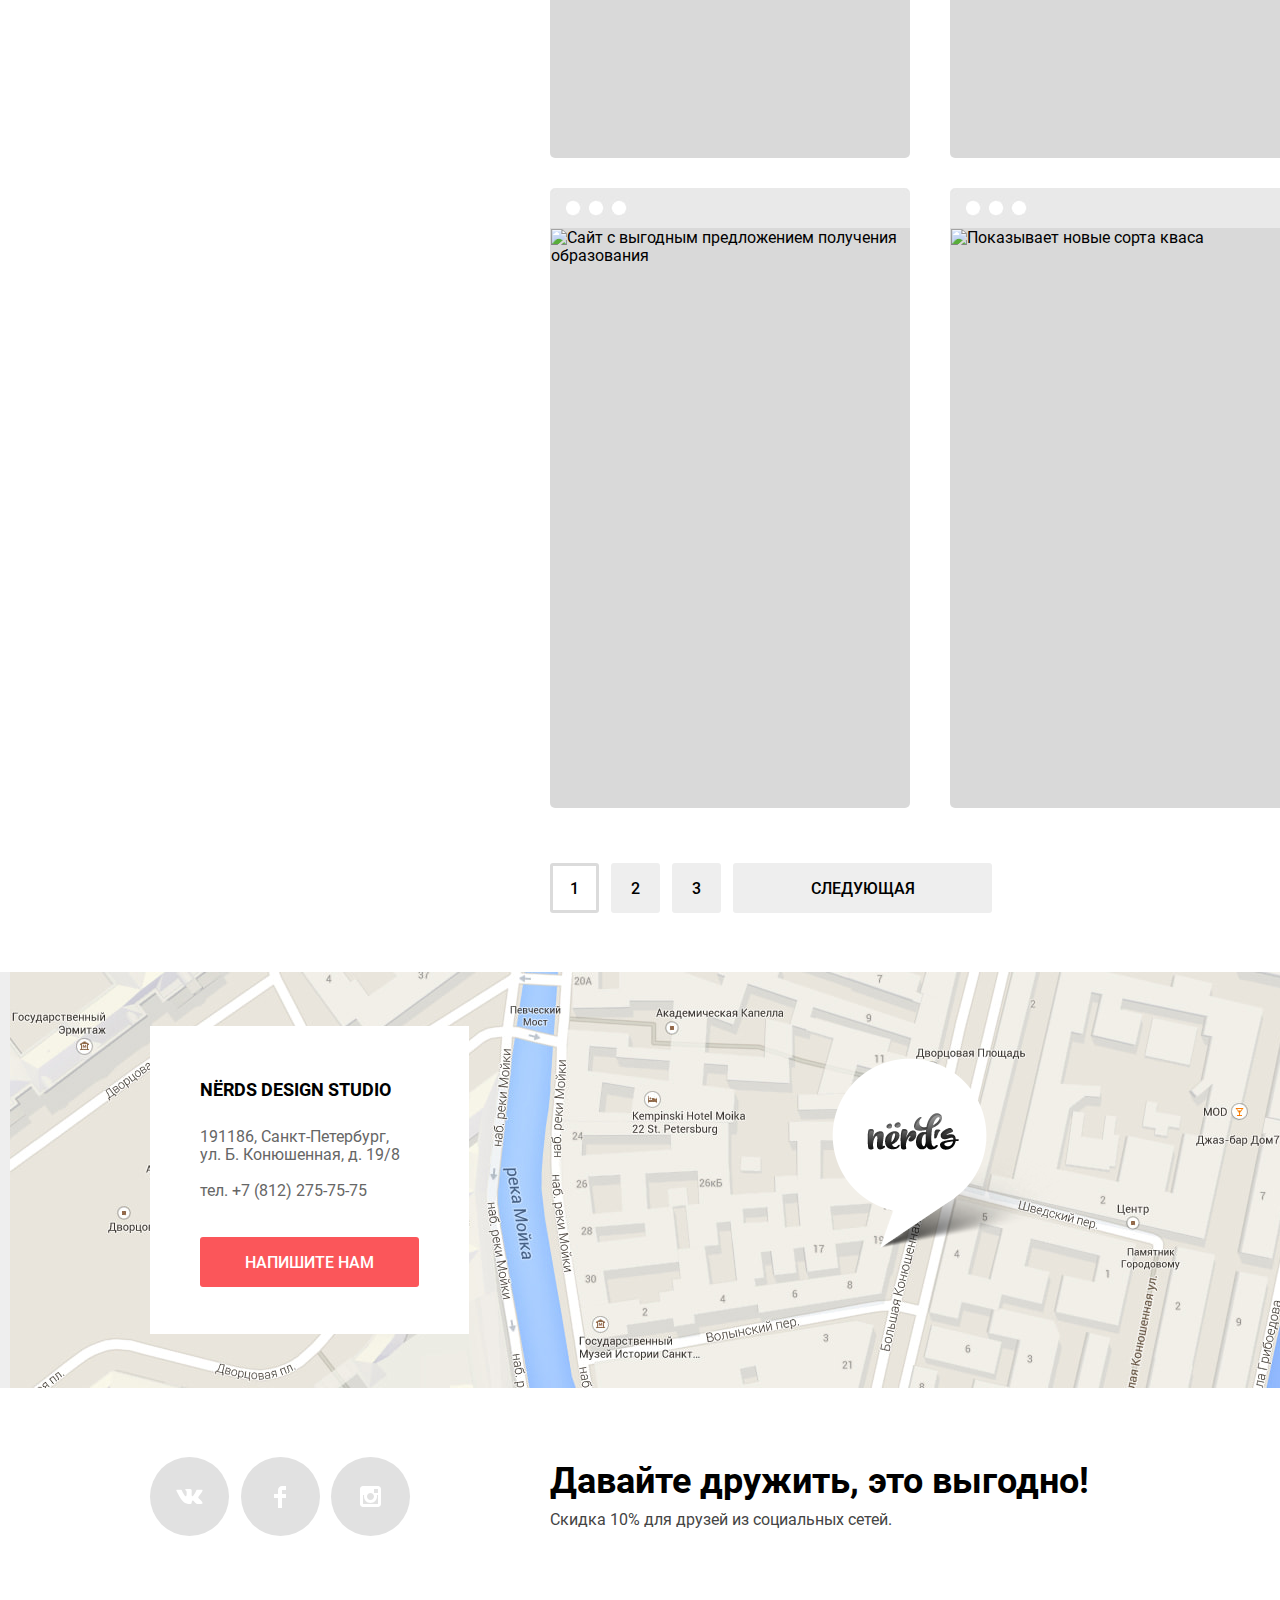
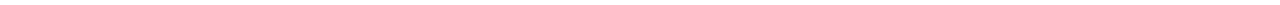
==== commit 9666c2be: "доработки" ====
--- a/catalog.html
+++ b/catalog.html
@@ -123,7 +123,7 @@
           <ul class="list-site-models">
             <li>
               <div class="card-site">
-                <img src="files/Mask-site-1.jpg" width="358" height="578" alt="">
+                <img src="files/mask-site-1.jpg" width="358" height="578" alt="Достопримечательности городка Седона ">
                 <div class="field-price field-price-show">
                   <h3><a href="#">Sedona</a></h3>
                   <p class="description">Информационный сайт<br>для туристов</p>
@@ -133,7 +133,7 @@
             </li>
             <li>
               <div class="card-site ">
-                <img src="files/Mask-site-2.jpg" width="358" height="578" alt="">
+                <img src="files/mask-site-2.jpg" width="358" height="578" alt="Смартфон с приложением от pink">
                 <div class="field-price">
                   <h3><a href="#">Pink App</a></h3>
                   <p class="description">Продуктовый лендинг<br>приложения для iOS и Android</p>
@@ -143,7 +143,7 @@
             </li>
             <li>
               <div class="card-site">
-                <img src="files/Mask-site-3.jpg" width="358" height="578" alt="">
+                <img src="files/mask-site-3.jpg" width="358" height="578" alt="Барбершоп Бородинский- преимущества">
                 <div class="field-price">
                   <h3><a href="#">Barbershop</a></h3>
                   <p class="description">Сайт салона красоты.<br>Для мужчин, да.</p>
@@ -153,7 +153,7 @@
             </li>
             <li>
               <div class="card-site">
-                <img src="files/Mask-site-4.jpg" width="358" height="578" alt="">
+                <img src="files/mask-site-4.jpg" width="358" height="578" alt="Вязанные корзинки ручной работы">
                 <div class="field-price">
                   <h3><a href="#">Mishka</a></h3>
                   <p class="description">Интернет-магазин<br>вязаных игрушек</p>
@@ -163,7 +163,7 @@
             </li>
             <li>
               <div class="card-site">
-                <img src="files/Mask-site-5.jpg" width="358" height="578" alt="">
+                <img src="files/mask-site-5.jpg" width="358" height="578" alt="Сайт с выгодным предложением получения образования">
                 <div class="field-price">
                   <h3><a href="#">A plus</a></h3>
                   <p class="description">Лендинг курсов повышения<br>квалификации</p>
@@ -173,7 +173,7 @@
             </li>
             <li>
               <div class="card-site">
-                <img src="files/Mask-site-6.jpg" width="358" height="578" alt="">
+                <img src="files/mask-site-6.jpg" width="358" height="578" alt="Показывает новые сорта кваса">
                 <div class="field-price">
                   <h3><a href="#">Кваст</a></h3>
                   <p class="description">Промо-сайт производителя<br>крафтового кваса</p>
--- a/css/style.min.css
+++ b/css/style.min.css
@@ -1 +1 @@
-@keyframes bounce{0%{transform:translateY(-2000px)}70%{transform:translateY(30px)}90%{transform:translateY(-10px)}to{transform:translateY(0)}}@keyframes shake{0%,to{transform:translateX(0)}10%,30%,50%,70%,90%{transform:translateX(-10px)}20%,40%,60%,80%{transform:translateX(10px)}}@font-face{font-family:"Roboto";font-style:normal;font-weight:400;src:local("Roboto"),local("Roboto-Regular"),url(../fonts/roboto.woff2) format("woff2"),url(../fonts/roboto.woff) format("woff");font-display:swap}@font-face{font-family:"Roboto";font-style:normal;font-weight:700;src:local("Roboto"),local("Roboto-Regular"),url(../fonts/robotobold.woff2) format("woff2"),url(../fonts/robotobold.woff) format("woff");font-display:swap}@font-face{font-family:"Roboto";font-style:normal;font-weight:500;src:local("Roboto"),local("Roboto-Regular"),url(../fonts/robotomedium.woff2) format("woff2"),url(../fonts/robotomedium.woff) format("woff");font-display:swap}:root{--background-grey: #EEEEEE;--basic-black: #000000;--background-dack-grey: #888888;--button-red: #FB565A;--button-green: #00CA74;--button-yellow: #EFC849;--button-hover-red: #E74246;--button-hover-green: #00BC6C;--button-hover-yellow: #EAB534;--button-push-red: #D7373B;--button-push-green: #00AA62;--button-push-yellow: #E5A722;--white: #FFFFFF;--dark-text: #283136;--grey-on-model: #666666;--light-grey: #444444;--light-grey-filter: #DFDFDF;--grey-border: #D7DCDE;--grey-hover: #B4B9BB;--grey-active: #D5D5D5;--grey-slider-current:#C1C1C1;--grey-scale: #D7DCDF;--grey-social: #E1E1E1;--grey-dark: #4D4D4D;--grey-toggle: #ABABAB;--grey-page-current: #DBDBDB}body{font-family:"Roboto",Arial,sans-serif;font-size:16px;font-style:normal;color:var(--basic-black);margin:0;padding:0;min-width:1460px;background-color:var(--white)}img{max-width:100%;height:auto}ul{list-style:none}.page{height:100%}.container{width:1160px;margin:0 auto;padding-left:10px;padding-right:10px}.about-us-list,.about-us-text,.caption-about-us-list,.caption-service-info,.caption-slide-item,.filters ul,.percent dd,.value-range{color:var(--dark-text)}.body-page{line-height:24px;min-height:100%;display:grid;grid-template-rows:min-content 1fr min-content;align-content:start}.body-inner a,.body-page a{text-decoration:none}.main-header{background-color:var(--background-grey);text-transform:uppercase;line-height:30px;font-weight:500}.main-navigation{height:114px;display:flex;justify-content:space-between;align-items:flex-end}.main-navigation a{color:inherit;display:block}.container-busket a{color:inherit}.main-header-logo{margin:0;height:66px;z-index:20}.logo-active:active{opacity:.3}.list-site-navigation{height:59px;margin:0 0 0 -41px;padding:0;min-width:437px;display:flex;justify-content:space-between}.container-busket a,.list-site-navigation a{position:relative;display:block;padding-bottom:9px;padding-top:20px}.page-nav-current a::after{content:"";position:absolute;left:0;bottom:-6px;width:100%;height:2px;background-color:var(--button-red)}.busket{position:relative}.busket::before{content:"";position:absolute;width:15px;height:15px;top:26px;right:100px;background-image:url(../img/cart.svg);background-repeat:no-repeat}.container-busket a{padding-left:44px}.main-iner-container{display:grid;grid-template-columns:400px auto;grid-template-rows:133px auto}.container-busket a:focus,.container-busket a:hover,.list-site-navigation a:focus,.list-site-navigation a:hover{color:var(--button-red)}.container-busket a:active,.list-site-navigation a:active{color:rgba(0,0,0,.3)}.slider-bar{background-color:var(--background-grey)}.slider-wrapper{position:relative;height:431px}.list-sliders{margin:0;padding:0}.container-text-sliders{width:538px;height:431px;display:flex;flex-direction:column;align-items:flex-start}.caption-slide{width:538px;font-weight:500;font-size:55px;line-height:55px;margin-top:78px;margin-bottom:11px}.caption-slide-item{width:416px;margin-bottom:39px}.caption-slide-item.slide2,.caption-slide-item.slide3{margin-top:28px;margin-bottom:27px}.slide-button{text-align:center;padding:16px 55px 15px 54px;border-radius:3px}.block-slide{display:block;position:absolute;bottom:0;right:13px;width:760px}.control-slider{position:absolute;bottom:96px;right:546px;width:88px;height:18px;display:flex;justify-content:space-between}.button-slider{position:relative;padding:0;display:inline-block;height:18px;width:18px;background-color:var(--white);border-radius:50%;border:0;cursor:pointer;z-index:20}.button-slider-current::before{content:"";position:absolute;bottom:5px;right:5px;width:8px;height:8px;box-sizing:border-box;border:2px solid var(--grey-slider-current);border-radius:50%}.slide{display:none}.slide-current{display:block}.caption-service{font-weight:700;font-size:24px;line-height:30px;text-transform:uppercase}.list-service{margin:0;padding:0 0 80px;display:flex;justify-content:flex-start;flex-wrap:wrap;border-bottom:solid 2px var(--background-grey)}.list-service li{margin-top:80px;margin-right:100px}.list-service li:nth-child(3n){margin-right:0}.list-service li:last-child{margin-right:60px}.service-list-item{width:300px;display:flex;flex-direction:column;align-items:flex-start;padding:0;margin:0}.service-list-item h3{padding:0;margin:25px 0 0}.service-list-item p{padding:0;margin:16px 0 0;width:260px}.service-list-item a{margin:32px 0 0;padding:17px 40px 15px 39px;border-radius:3px}.about-us-wrapper h3,.progress-content dt{margin:0;font-weight:500;font-size:45px;line-height:46px}.about-us-wrapper h4{font-weight:700;text-transform:uppercase}.about-us-wrapper{margin:0;min-height:525px;display:flex;justify-content:space-between;border-bottom:solid 2px var(--background-grey)}.progress-container{margin-top:39px;width:360px}.order-container{width:651px;margin:73px 0 0}.about-us-text{margin:32px 0 0}.caption-about-us-list{margin:40px 0 0}.about-us-list{padding:0;margin:11px 0 0}.about-us-list li{padding:12px 0 12px 36px;position:relative}.about-us-list li::before{content:"";position:absolute;bottom:24px;left:0;width:25px;height:2px;background-color:var(--button-red)}.progress-content h4{margin:30px 0 30px 17px}.progress-content dl{display:grid;grid-template-columns:repeat(3,1fr)}.progress-content dd{padding-top:12px;line-height:18px;grid-row:2/2;margin:0}.progress-content dt{font-weight:700;line-height:64px}.figur{font-weight:700;font-size:26px;line-height:40px}.company{margin-bottom:79px;border-bottom:solid 2px var(--background-grey)}.company a{display:block;opacity:.2}.list-company{margin-left:32px;padding:0;margin-top:46px;margin-bottom:38px;display:flex;justify-content:start;flex-wrap:wrap}.list-company li{position:relative}.list-company li:nth-child(2)::after,.list-company li:nth-child(2)::before,.list-company li:nth-child(3)::after{content:"";position:absolute;width:2px;height:52px;background-color:var(--background-grey)}.list-company li:nth-child(2)::after,.list-company li:nth-child(2)::before{top:20px}.list-company li:nth-child(2)::after{right:-47px}.list-company li:nth-child(2)::before{left:-47px}.list-company li:nth-child(3)::after{right:-56px;top:0}.list-company .company-academy{margin-right:95px;margin-top:17px}.list-company .company-borodinski{margin-right:104px}.list-company .company-pink{margin-top:19px;margin-right:120px}.list-company .company-mishka{margin-top:6px}.company a:hover{opacity:1}.button-social:active path,.company a:active{opacity:.3}.adress-company{width:100%;text-align:center;margin:0 auto;display:block}.wrapper-contact{background-color:var(--background-grey);position:relative}.container-contact{position:relative;width:1440px;min-height:416px;margin:0 auto}.map-img img:last-child{position:absolute;right:387px;bottom:140px}.map-img img:first-child{display:block}.map-img{display:block}.adress-company iframe{position:absolute;top:0;display:block;width:100%;border:0}.contact{position:absolute;z-index:10;bottom:54px;left:140px;margin:0;padding:0;min-height:308px;width:319px;display:flex;flex-direction:column;justify-content:flex-start;background-color:var(--white)}.footer-caption{font-weight:700;font-size:18px;line-height:30px;margin:49px 0 0}.contact-phone{padding-top:18px;padding-bottom:18px}.contact-button{margin:19px 0 0;padding:17px 44px 15px;border-radius:3px}.contact-phone,.footer-adress{line-height:18px;color:var(--grey-on-model);margin:0}.contact>*{margin-left:50px;margin-right:50px;text-align:left}.footer-adress{margin-top:23px}.footer-social h2,.frendship h2{font-weight:700;font-size:36px;line-height:36px}.footer-social p{font-size:16px;line-height:22px;color:var(--light-grey)}.footer-social{margin:0;height:217px;flex-direction:row-reverse;justify-content:space-between}.button-social,.footer-social,.footer-social ul,.frendship{display:flex;align-items:center}.frendship{flex-direction:row;flex-wrap:wrap;justify-content:flex-start;margin:auto}.frendship h2{margin:0 0 10px}.frendship p,.price-controls label{margin:0}.footer-social ul{min-width:260px;height:80px;justify-content:space-between;padding:0;margin:0 140px 0 0}.button-social{justify-content:center;width:79px;height:79px;background-color:var(--grey-social);border-radius:50%}.button-social:focus,.button-social:hover{background-color:var(--button-hover-red)}.button-social:active{background-color:var(--button-push-red);box-shadow:inset 0 3px 0 rgba(0,1,1,.1)}.body-inner{font-weight:400;min-height:100%;display:grid;grid-template-rows:min-content 1fr min-content;align-content:start}.inner-main-caption{background-color:var(--background-grey);font-size:55px;line-height:55px;text-align:center;padding-top:78px;padding-bottom:108px;margin:0}.filters{grid-column:1/2;grid-row:1/3;width:260px}.form-filters fieldset{border:0;padding:0;margin-left:0}.filter-item{margin-top:55px}.filters ul{line-height:19px;margin:0;padding:0}.filter-item legend{width:100%;margin-bottom:48px;padding-left:0;text-transform:uppercase;font-size:18px;line-height:30px;font-weight:700;color:var(--basic-black)}.range-filter{display:flex;flex-wrap:wrap}.price-controls input[type=number],.range-controls{background-color:var(--background-grey);border-radius:3px}.range-controls{display:flex;align-items:center;justify-content:center;position:relative;width:260px;height:80px}.bar,.scale{width:205px;height:2px;background-color:var(--grey-scale)}.bar{width:64%;background-color:var(--button-green)}.toggle{width:4px;height:4px;border:solid 8px var(--white);background-color:var(--grey-toggle);border-radius:50%;box-shadow:0 2px 1px rgba(0,0,0,.15)}.toggle-max,.toggle-min{position:absolute;left:7%}.toggle-max{left:61%}.price-controls{width:260px;display:flex;justify-content:space-between;text-transform:uppercase;line-height:22px;color:var(--dark-text)}.price-controls input[type=number]{width:66px;height:38px;border:0;text-align:center;margin-top:14px;margin-left:8px;padding:0 0 0 14px}.radio-controls{margin-top:54px}.caption-filter{font-weight:700;font-size:18px;line-height:30px;text-transform:uppercase;margin-bottom:16px}.filter-option{margin-bottom:21px;padding-left:36px}.filter-option label{position:relative;display:block;cursor:pointer;user-select:none}.filter-input-radio+label::before{position:absolute;box-sizing:border-box;content:"";width:25px;height:25px;top:-3px;left:-36px;border:4px solid var(--grey-dark);border-radius:50%;opacity:.4}.filter-input-radio:checked+label::after{position:absolute;content:"";width:9px;height:9px;top:5px;left:-28px;border-radius:50%;background-color:var(--grey-dark);opacity:.4}.check-controls{margin-top:25px;margin-bottom:30px}.filter-input-checkbox+label::before{position:absolute;box-sizing:border-box;content:"";width:23px;height:23px;top:-2px;left:-36px;border:2px solid var(--grey-dark);border-radius:3px;opacity:.4;display:block}.filter-input-checkbox:checked+label::after{position:absolute;content:"";width:26px;height:23px;top:-2px;left:-36px;background-color:var(--white);background-image:url(../img/check.svg);background-repeat:no-repeat;opacity:.4}.filter-input:hover+label::after,.filter-input:hover+label::before{opacity:1}.filter-input:disabled+label::after,.filter-input:disabled+label::before{opacity:.1}.filter-input:disabled+label{color:var(--dark-text);opacity:.3}.filter-input:focus+label::after,.filter-input:focus+label::before{opacity:1}.button-filters{width:100%;color:inherit;font-weight:500;font-size:inherit;line-height:18px;text-transform:uppercase;text-align:center;padding:16px 0;background:var(--background-grey);border-radius:3px;border:0}.button-filters:focus,.button-filters:hover{background-color:var(--light-grey-filter);border:0}.button-filters:active{background-color:var(--grey-active);opacity:.3}.select{grid-row-start:1;grid-row-end:2;grid-column-start:2;grid-column-end:3;display:flex;align-items:center}.list-select{min-width:360px;padding:0;display:flex;flex-wrap:wrap;margin:9px 0 0}.select h3{margin-top:25px;font-weight:700;font-size:18px;line-height:30px;text-transform:uppercase;margin-right:263px}.select-for-price,.select-for-type{margin-right:20px}.select-for-name{margin-right:41px}.select-for-down{margin-right:10px}.list-select li{font-size:14px;line-height:18px;text-transform:uppercase}.select-item a{color:inherit;opacity:.3;padding:10px 3px}.select-item a:hover{opacity:.6}.select-item a.current-item,.select-item a:active,.select-item a:focus{opacity:1}.list-site-models{padding:0;margin:0;display:flex;justify-content:space-between;flex-wrap:wrap}.list-site-models li{padding:0;margin-left:0;margin-right:20px;margin-bottom:30px}.card-site img{margin-top:41px;margin-left:1px}.card-site,.card-site:hover{width:360px;height:620px;background-position:0 0;background-repeat:no-repeat;border-radius:5px}.card-site{position:relative;background-color:rgba(0,0,0,.1);background-image:url(../img/browser.jpg)}.card-site:hover{background-color:var(--white);background-image:url(../img/browser.svg);box-shadow:0 6px 15px rgba(0,1,1,.25)}.field-price{position:absolute;bottom:0;background-color:var(--background-grey);width:360px;border-bottom-left-radius:5px;border-bottom-right-radius:5px;display:none}.field-price-show{display:block}.field-price a{color:inherit;padding:20px}.list-site-models li:nth-child(2n){margin-right:0}.models h3{font-size:18px;line-height:30px;text-transform:uppercase;text-align:center;margin:10px;padding-top:16px}.models h3:hover{color:var(--button-red)}.models h3:active{color:var(--basic-black);opacity:.3}.description{line-height:18px;color:var(--grey-on-model);text-align:center;margin-top:13px;margin-bottom:32px}.button-price{display:block;padding:17px 75px 15px 72px;margin:0 auto 44px;border-radius:3px}.list-pagination{width:760px;min-height:50px;display:flex;flex-wrap:wrap;margin:25px 0 49px;padding:0}.pagination-item{margin-bottom:10px;margin-right:12px}.pagination-item a{color:inherit;font-weight:500;font-size:inherit;line-height:18px;text-transform:uppercase;display:block;background-color:var(--background-grey);border-radius:3px;padding:17px 20px 15px}.pagination-item-current a{background:rgba(0,0,0,.0001);border:3px solid var(--grey-page-current);padding:14px 17px 12px}.pagination-item-next a{padding-right:77px;padding-left:78px}.pagination-item a:hover{background-color:var(--light-grey-filter)}.pagination-item a:active{background-color:var(--grey-active);box-shadow:inset 0 3px 0 rgba(0,1,1,.1);opacity:.3}.pagination-item-current a:active,.pagination-item-current a:focus,.pagination-item-current a:hover{background-color:var(--background-grey);background:rgba(0,0,0,.0001);box-shadow:inset 0 0 0 #000101;opacity:1}.button{font-weight:500;line-height:18px;color:var(--white);text-transform:uppercase;text-align:center;vertical-align:middle;background-color:var(--button-red);border:0}.app-button{background-color:var(--button-green)}.presentation-button{background-color:var(--button-yellow)}.button:active{color:rgba(255,255,255,.3)}.button-price:hover,.contact-button:hover,.modal-send:hover,.site-button:hover,.slide-button:hover{background-color:var(--button-hover-red)}.button-price:active,.contact-button:active,.modal-send:active,.site-button:active,.slide-button:active{background-color:var(--button-push-red);box-shadow:inset 0 3px 0 rgba(0,1,1,.1)}.app-button:hover{background-color:var(--button-hover-green)}.app-button:active{background-color:var(--button-push-green)}.presentation-button:hover{background-color:var(--button-hover-yellow)}.presentation-button:active{background-color:var(--button-push-yellow)}.modal-contact{z-index:100;position:fixed;top:0;right:0;bottom:0;left:0;margin:auto;width:960px;height:590px;background-color:var(--white);box-shadow:0 20px 40px rgba(0,0,0,.4);display:none}.modal-open{display:block;animation:bounce .6s}.modal-error{animation:shake .6s}.fill-form{position:relative;width:761px;height:353px;margin:0 100px;display:flex;flex-wrap:wrap;align-items:flex-start}.user-data{margin:0;padding:0;display:flex;flex-direction:column}.name{margin-right:40px}.email,.name{width:360px}.textarea{width:760px;margin-top:34px;margin-bottom:43px}.textarea label{padding:0;margin:0}.textarea textarea{padding-left:15px;box-sizing:border-box;width:760px;min-height:118px;max-height:180px}.modal-send{padding:18px 84px 15px 85px;border-radius:3px}.modal-close{display:block;position:absolute;width:21px;height:21px;background-color:var(--white);background-image:url(../img/close.svg);background-position:0 0;right:-10px;top:-75px;opacity:.3;border:0}.modal-close:hover{opacity:1}.modal-close:active{opacity:.1;padding:0}.modal-contact h2{margin-top:63px;margin-left:100px;margin-bottom:37px;font-weight:700;font-size:45px;line-height:53px}.fill-form p{font-weight:700;line-height:18px}.modal-field{margin-top:9px;padding:14px;border:solid 2px var(--grey-border);border-radius:3px}.modal-field:hover{border-color:var(--grey-hover)}.modal-field:focus{border-color:var(--basic-black)}.name input:invalid{border-color:var(--button-hover-red)}.visually-hidden{position:absolute;width:1px;height:1px;margin:-1px;border:0;padding:0;white-space:nowrap;clip-path:inset(100%);clip:rect(0 0 0 0);overflow:hidden}
+@-webkit-keyframes bounce{0%{transform:translateY(-2000px)}70%{transform:translateY(30px)}90%{transform:translateY(-10px)}to{transform:translateY(0)}}@keyframes bounce{0%{transform:translateY(-2000px)}70%{transform:translateY(30px)}90%{transform:translateY(-10px)}to{transform:translateY(0)}}@-webkit-keyframes shake{0%,to{transform:translateX(0)}10%,30%,50%,70%,90%{transform:translateX(-10px)}20%,40%,60%,80%{transform:translateX(10px)}}@keyframes shake{0%,to{transform:translateX(0)}10%,30%,50%,70%,90%{transform:translateX(-10px)}20%,40%,60%,80%{transform:translateX(10px)}}@font-face{font-family:"Roboto";font-style:normal;font-weight:400;src:local("Roboto"),local("Roboto-Regular"),url(../fonts/roboto.woff2) format("woff2"),url(../fonts/roboto.woff) format("woff");font-display:swap}@font-face{font-family:"Roboto";font-style:normal;font-weight:700;src:local("Roboto"),local("Roboto-Regular"),url(../fonts/robotobold.woff2) format("woff2"),url(../fonts/robotobold.woff) format("woff");font-display:swap}@font-face{font-family:"Roboto";font-style:normal;font-weight:500;src:local("Roboto"),local("Roboto-Regular"),url(../fonts/robotomedium.woff2) format("woff2"),url(../fonts/robotomedium.woff) format("woff");font-display:swap}:root{--background-grey: #EEEEEE;--basic-black: #000000;--background-dack-grey: #888888;--button-red: #FB565A;--button-green: #00CA74;--button-yellow: #EFC849;--button-hover-red: #E74246;--button-hover-green: #00BC6C;--button-hover-yellow: #EAB534;--button-push-red: #D7373B;--button-push-green: #00AA62;--button-push-yellow: #E5A722;--white: #FFFFFF;--dark-text: #283136;--grey-on-model: #666666;--light-grey: #444444;--light-grey-filter: #DFDFDF;--grey-border: #D7DCDE;--grey-hover: #B4B9BB;--grey-active: #D5D5D5;--grey-slider-current:#C1C1C1;--grey-scale: #D7DCDF;--grey-social: #E1E1E1;--grey-dark: #4D4D4D;--grey-toggle: #ABABAB;--grey-page-current: #DBDBDB;--black-opacity: rgba(0, 0, 0, 0.15);--white-opacity-03: rgba(255, 255, 255, 0.3);--black-opacity-01: rgba(0, 1, 1, 0.1);--black-opacity-04: rgba(0, 0, 0, 0.4);--black-opacity-025: rgba(0, 1, 1, 0.25);--black-opacity-1: rgba(0, 1, 1, 1);--black-opacity-03: rgba(0, 0, 0, 0.3)}body{font-family:"Roboto",Arial,sans-serif;font-size:16px;font-style:normal;color:var(--basic-black);margin:0;padding:0;min-width:1460px;background-color:var(--white)}img{max-width:100%;height:auto}.body-inner ul,.body-page ul{list-style:none}.page{height:100%}.container{width:1160px;margin:0 auto;padding-left:10px;padding-right:10px}.about-us-list,.about-us-text,.caption-about-us-list,.caption-service-info,.caption-slide-item,.filters ul,.percent dd,.value-range{color:var(--dark-text)}.body-page{line-height:24px;min-height:100%;display:grid;grid-template-rows:-webkit-min-content 1fr -webkit-min-content;grid-template-rows:min-content 1fr min-content;align-content:start}.body-inner a,.body-page a{text-decoration:none}.main-header{background-color:var(--background-grey);text-transform:uppercase;line-height:30px;font-weight:500}.main-navigation{height:114px;display:flex;justify-content:space-between;align-items:flex-end}.main-navigation a{color:inherit;display:block}.container-busket a{color:inherit}.main-header-logo{margin:0;height:66px;z-index:20}.logo-active:active{opacity:.3}.list-site-navigation{height:59px;margin:0 0 0 -41px;padding:0;min-width:437px;display:flex;justify-content:space-between}.container-busket a,.list-site-navigation a{position:relative;display:block;padding-bottom:9px;padding-top:20px}.page-nav-current a::after{content:"";position:absolute;left:0;bottom:-6px;width:100%;height:2px;background-color:var(--button-red)}.busket{position:relative}.busket::before{content:"";position:absolute;width:15px;height:15px;top:26px;right:100px;background-image:url(../img/cart.svg);background-repeat:no-repeat}.container-busket a{padding-left:44px}.main-iner-container{display:grid;grid-template-columns:400px auto;grid-template-rows:133px auto}.container-busket a:focus,.container-busket a:hover,.list-site-navigation a:focus,.list-site-navigation a:hover{color:var(--button-red)}.container-busket a:active,.list-site-navigation a:active{color:var(--black-opacity-03)}.slider-bar{background-color:var(--background-grey)}.slider-wrapper{position:relative;height:431px}.list-sliders{margin:0;padding:0}.container-text-sliders{width:538px;height:431px;display:flex;flex-direction:column;align-items:flex-start}.caption-slide{width:538px;font-weight:500;font-size:55px;line-height:55px;margin-top:78px;margin-bottom:11px}.caption-slide-item{width:416px;margin-bottom:39px}.caption-slide-item.slide2,.caption-slide-item.slide3{margin-top:28px;margin-bottom:27px}.slide-button{text-align:center;padding:16px 55px 15px 54px;border-radius:3px}.block-slide{display:block;position:absolute;bottom:0;right:13px;width:760px}.control-slider{position:absolute;bottom:96px;right:546px;width:88px;height:18px;display:flex;justify-content:space-between}.button-slider{position:relative;padding:0;display:inline-block;height:18px;width:18px;background-color:var(--white);border-radius:50%;border:0;cursor:pointer;z-index:20}.button-slider-current::before{content:"";position:absolute;bottom:5px;right:5px;width:8px;height:8px;box-sizing:border-box;border:2px solid var(--grey-slider-current);border-radius:50%}.slide{display:none}.slide-current{display:block}.caption-service{font-weight:700;font-size:24px;line-height:30px;text-transform:uppercase}.list-service{margin:0;padding:0 0 80px;display:flex;justify-content:flex-start;flex-wrap:wrap;border-bottom:solid 2px var(--background-grey)}.list-service li{margin-top:80px;margin-right:100px}.list-service li:nth-child(3n){margin-right:0}.list-service li:last-child{margin-right:60px}.service-list-item{width:300px;display:flex;flex-direction:column;align-items:flex-start;padding:0;margin:0}.service-list-item h3{padding:0;margin:25px 0 0}.service-list-item p{padding:0;margin:16px 0 0;width:260px}.service-list-item a{margin:32px 0 0;padding:17px 40px 15px 39px;border-radius:3px}.about-us-wrapper h3,.progress-content dt{margin:0;font-weight:500;font-size:45px;line-height:46px}.about-us-wrapper h4{font-weight:700;text-transform:uppercase}.about-us-wrapper{margin:0;min-height:525px;display:flex;justify-content:space-between;border-bottom:solid 2px var(--background-grey)}.progress-container{margin-top:39px;width:360px}.order-container{width:651px;margin:73px 0 0}.about-us-text{margin:32px 0 0}.caption-about-us-list{margin:40px 0 0}.about-us-list{padding:0;margin:11px 0 0}.about-us-list li{padding:12px 0 12px 36px;position:relative}.about-us-list li::before{content:"";position:absolute;bottom:24px;left:0;width:25px;height:2px;background-color:var(--button-red)}.progress-content h4{margin:30px 0 30px 17px}.progress-content dl{display:grid;grid-template-columns:repeat(3,1fr)}.progress-content dd{padding-top:12px;line-height:18px;grid-row:2/2;margin:0}.progress-content dt{font-weight:700;line-height:64px}.figur{font-weight:700;font-size:26px;line-height:40px}.company{margin-bottom:79px;border-bottom:solid 2px var(--background-grey)}.company a{display:block;opacity:.2}.list-company{margin-left:32px;padding:0;margin-top:46px;margin-bottom:38px;display:flex;justify-content:start;flex-wrap:wrap}.list-company li{position:relative}.list-company li:nth-child(2)::after,.list-company li:nth-child(2)::before,.list-company li:nth-child(3)::after{content:"";position:absolute;width:2px;height:52px;background-color:var(--background-grey)}.list-company li:nth-child(2)::after,.list-company li:nth-child(2)::before{top:20px}.list-company li:nth-child(2)::after{right:-47px}.list-company li:nth-child(2)::before{left:-47px}.list-company li:nth-child(3)::after{right:-56px;top:0}.list-company .company-academy{margin-right:95px;margin-top:17px}.list-company .company-borodinski{margin-right:104px}.list-company .company-pink{margin-top:19px;margin-right:120px}.list-company .company-mishka{margin-top:6px}.company a:hover{opacity:1}.button-social:active path,.company a:active{opacity:.3}.adress-company{width:100%;text-align:center;margin:0 auto;display:block}.wrapper-contact{background-color:var(--background-grey);position:relative}.container-contact{position:relative;width:1440px;min-height:416px;margin:0 auto}.map-img img:last-child{position:absolute;right:387px;bottom:140px}.map-img img:first-child{display:block}.map-img{display:block}.adress-company iframe{position:absolute;top:0;display:block;width:100%;border:0}.contact{position:absolute;z-index:10;bottom:54px;left:140px;margin:0;padding:0;min-height:308px;width:319px;display:flex;flex-direction:column;justify-content:flex-start;background-color:var(--white)}.footer-caption{font-weight:700;font-size:18px;line-height:30px;margin:49px 0 0}.contact-phone{padding-top:18px;padding-bottom:18px}.contact-button{margin:19px 0 0;padding:17px 44px 15px;border-radius:3px}.contact-phone,.footer-adress{line-height:18px;color:var(--grey-on-model);margin:0}.contact>*{margin-left:50px;margin-right:50px;text-align:left}.footer-adress{margin-top:23px}.footer-social h2,.frendship h2{font-weight:700;font-size:36px;line-height:36px}.footer-social p{font-size:16px;line-height:22px;color:var(--light-grey)}.footer-social{margin:0;height:217px;flex-direction:row-reverse;justify-content:space-between}.button-social,.footer-social,.footer-social ul,.frendship{display:flex;align-items:center}.frendship{flex-direction:row;flex-wrap:wrap;justify-content:flex-start;margin:auto}.frendship h2{margin:0 0 10px}.frendship p,.price-controls label{margin:0}.footer-social ul{min-width:260px;height:80px;justify-content:space-between;padding:0;margin:0 140px 0 0}.button-social{justify-content:center;width:79px;height:79px;background-color:var(--grey-social);border-radius:50%}.button-social:focus,.button-social:hover{background-color:var(--button-hover-red)}.button-social:active{background-color:var(--button-push-red);box-shadow:inset 0 3px 0 var(--black-opacity-01)}.body-inner{font-weight:400;min-height:100%;display:grid;grid-template-rows:-webkit-min-content 1fr -webkit-min-content;grid-template-rows:min-content 1fr min-content;align-content:start}.inner-main-caption{background-color:var(--background-grey);font-size:55px;line-height:55px;text-align:center;padding-top:78px;padding-bottom:108px;margin:0}.filters{grid-column:1/2;grid-row:1/3;width:260px}.form-filters fieldset{border:0;padding:0;margin-left:0}.filter-item{margin-top:55px}.filters ul{line-height:19px;margin:0;padding:0}.filter-item legend{width:100%;margin-bottom:48px;padding-left:0;text-transform:uppercase;font-size:18px;line-height:30px;font-weight:700;color:var(--basic-black)}.range-filter{display:flex;flex-wrap:wrap}.price-controls input[type=number],.range-controls{background-color:var(--background-grey);border-radius:3px}.range-controls{display:flex;align-items:center;justify-content:center;position:relative;width:260px;height:80px}.bar,.scale{width:205px;height:2px;background-color:var(--grey-scale)}.bar{width:64%;background-color:var(--button-green)}.toggle{width:4px;height:4px;border:solid 8px var(--white);background-color:var(--grey-toggle);border-radius:50%;box-shadow:0 2px 1px var(--black-opacity)}.toggle-max,.toggle-min{position:absolute;left:7%}.toggle-max{left:61%}.price-controls{width:260px;display:flex;justify-content:space-between;text-transform:uppercase;line-height:22px;color:var(--dark-text)}.price-controls input[type=number]{width:66px;height:38px;border:0;text-align:center;margin-top:14px;margin-left:8px;padding:0 0 0 14px}.radio-controls{margin-top:54px}.caption-filter{font-weight:700;font-size:18px;line-height:30px;text-transform:uppercase;margin-bottom:16px}.filter-option{margin-bottom:21px;padding-left:36px}.filter-option label{position:relative;display:block;cursor:pointer;-webkit-user-select:none;-moz-user-select:none;user-select:none}.filter-input-radio+label::before{position:absolute;box-sizing:border-box;content:"";width:25px;height:25px;top:-3px;left:-36px;border:4px solid var(--grey-dark);border-radius:50%;opacity:.4}.filter-input-radio:checked+label::after{position:absolute;content:"";width:9px;height:9px;top:5px;left:-28px;border-radius:50%;background-color:var(--grey-dark);opacity:.4}.check-controls{margin-top:25px;margin-bottom:30px}.filter-input-checkbox+label::before{position:absolute;box-sizing:border-box;content:"";width:23px;height:23px;top:-2px;left:-36px;border:2px solid var(--grey-dark);border-radius:3px;opacity:.4;display:block}.filter-input-checkbox:checked+label::after{position:absolute;content:"";width:26px;height:23px;top:-2px;left:-36px;background-color:var(--white);background-image:url(../img/check.svg);background-repeat:no-repeat;opacity:.4}.filter-input:hover+label::after,.filter-input:hover+label::before{opacity:1}.filter-input:disabled+label::after,.filter-input:disabled+label::before{opacity:.1}.filter-input:disabled+label{color:var(--dark-text);opacity:.3}.filter-input:focus+label::after,.filter-input:focus+label::before{opacity:1}.button-filters{width:100%;color:inherit;font-weight:500;font-size:inherit;line-height:18px;text-transform:uppercase;text-align:center;padding:16px 0;background:var(--background-grey);border-radius:3px;border:0}.button-filters:focus,.button-filters:hover{background-color:var(--light-grey-filter);border:0}.button-filters:active{background-color:var(--grey-active);opacity:.3}.select{grid-row-start:1;grid-row-end:2;grid-column-start:2;grid-column-end:3;display:flex;align-items:center}.list-select{min-width:360px;padding:0;display:flex;flex-wrap:wrap;margin:9px 0 0}.select h3{margin-top:25px;font-weight:700;font-size:18px;line-height:30px;text-transform:uppercase;margin-right:263px}.select-for-price,.select-for-type{margin-right:20px}.select-for-name{margin-right:41px}.select-for-down{margin-right:10px}.list-select li{font-size:14px;line-height:18px;text-transform:uppercase}.select-item a{color:inherit;opacity:.3;padding:10px 3px}.select-item:last-child a{padding-right:0}.select-item a:hover{opacity:.6}.select-item a.current-item,.select-item a:active,.select-item a:focus{opacity:1}.list-site-models{padding:0;margin:0;display:flex;justify-content:space-between;flex-wrap:wrap}.list-site-models li{padding:0;margin-left:0;margin-right:20px;margin-bottom:30px}.card-site img{margin-top:41px;margin-left:1px}.card-site,.card-site:hover{width:360px;height:620px;background-position:0 0;background-repeat:no-repeat;border-radius:5px}.card-site{position:relative;background-color:var(--black-opacity);background-image:url(../img/browser.jpg)}.card-site:hover{background-color:var(--white);background-image:url(../img/browser.svg);box-shadow:0 6px 15px var(--black-opacity-025)}.field-price{position:absolute;bottom:0;background-color:var(--background-grey);width:360px;border-bottom-left-radius:5px;border-bottom-right-radius:5px;display:none}.field-price-show{display:block}.field-price a{color:inherit;padding:20px}.list-site-models li:nth-child(2n){margin-right:0}.models h3{font-size:18px;line-height:30px;text-transform:uppercase;text-align:center;margin:10px;padding-top:16px}.models h3:hover{color:var(--button-red)}.models h3:active{color:var(--basic-black);opacity:.3}.description{line-height:18px;color:var(--grey-on-model);text-align:center;margin-top:13px;margin-bottom:32px}.button-price{display:block;padding:17px 75px 15px 72px;margin:0 auto 44px;border-radius:3px}.list-pagination{width:760px;min-height:50px;display:flex;flex-wrap:wrap;margin:25px 0 49px;padding:0}.pagination-item{margin-bottom:10px;margin-right:12px}.pagination-item a{color:inherit;font-weight:500;font-size:inherit;line-height:18px;text-transform:uppercase;display:block;background-color:var(--background-grey);border-radius:3px;padding:17px 20px 15px}.pagination-item-current a{background:var(--white);border:3px solid var(--grey-page-current);padding:14px 17px 12px}.pagination-item-next a{padding-right:77px;padding-left:78px}.pagination-item a:hover{background-color:var(--light-grey-filter)}.pagination-item a:active{background-color:var(--grey-active);box-shadow:inset 0 3px 0 var(--black-opacity-01);opacity:.3}.pagination-item-current a:active,.pagination-item-current a:focus,.pagination-item-current a:hover{background-color:var(--background-grey);background:var(--white);box-shadow:inset 0 0 0 var(--black-opacity-1);opacity:1}.button{font-weight:500;line-height:18px;color:var(--white);text-transform:uppercase;text-align:center;background-color:var(--button-red);border:0}.app-button{background-color:var(--button-green)}.presentation-button{background-color:var(--button-yellow)}.button:active{color:var(--white-opacity-03)}.button-price:hover,.contact-button:hover,.modal-send:hover,.site-button:hover,.slide-button:hover{background-color:var(--button-hover-red)}.button-price:active,.contact-button:active,.modal-send:active,.site-button:active,.slide-button:active{background-color:var(--button-push-red);box-shadow:inset 0 3px 0 var(--black-opacity-01)}.app-button:hover{background-color:var(--button-hover-green)}.app-button:active{background-color:var(--button-push-green)}.presentation-button:hover{background-color:var(--button-hover-yellow)}.presentation-button:active{background-color:var(--button-push-yellow)}.modal-contact{z-index:100;position:fixed;top:0;right:0;bottom:0;left:0;margin:auto;width:960px;height:590px;background-color:var(--white);box-shadow:0 20px 40px var(--black-opacity-04);display:none}.modal-open{display:block;-webkit-animation:bounce .6s;animation:bounce .6s}.modal-error{-webkit-animation:shake .6s;animation:shake .6s}.fill-form{position:relative;width:761px;height:353px;margin:0 100px;display:flex;flex-wrap:wrap;align-items:flex-start}.user-data{margin:0;padding:0;display:flex;flex-direction:column}.name{margin-right:40px}.email,.name{width:360px}.textarea{width:760px;margin-top:34px;margin-bottom:43px}.textarea label{padding:0;margin:0}.textarea textarea{padding-left:15px;box-sizing:border-box;width:760px;min-height:118px;max-height:180px}.modal-send{padding:18px 84px 15px 85px;border-radius:3px}.modal-close{display:block;position:absolute;width:21px;height:21px;background-color:var(--white);background-image:url(../img/close.svg);background-position:0 0;right:-10px;top:-75px;opacity:.3;border:0}.modal-close:hover{opacity:1}.modal-close:active{opacity:.1;padding:0}.modal-contact h2{margin-top:63px;margin-left:100px;margin-bottom:37px;font-weight:700;font-size:45px;line-height:53px}.fill-form p{font-weight:700;line-height:18px}.modal-field{margin-top:9px;padding:14px;border:solid 2px var(--grey-border);border-radius:3px}.modal-field:hover{border-color:var(--grey-hover)}.modal-field:focus{border-color:var(--basic-black)}.name input:invalid{border-color:var(--button-hover-red)}.visually-hidden{position:absolute;width:1px;height:1px;margin:-1px;border:0;padding:0;white-space:nowrap;-webkit-clip-path:inset(100%);clip-path:inset(100%);clip:rect(0 0 0 0);overflow:hidden}
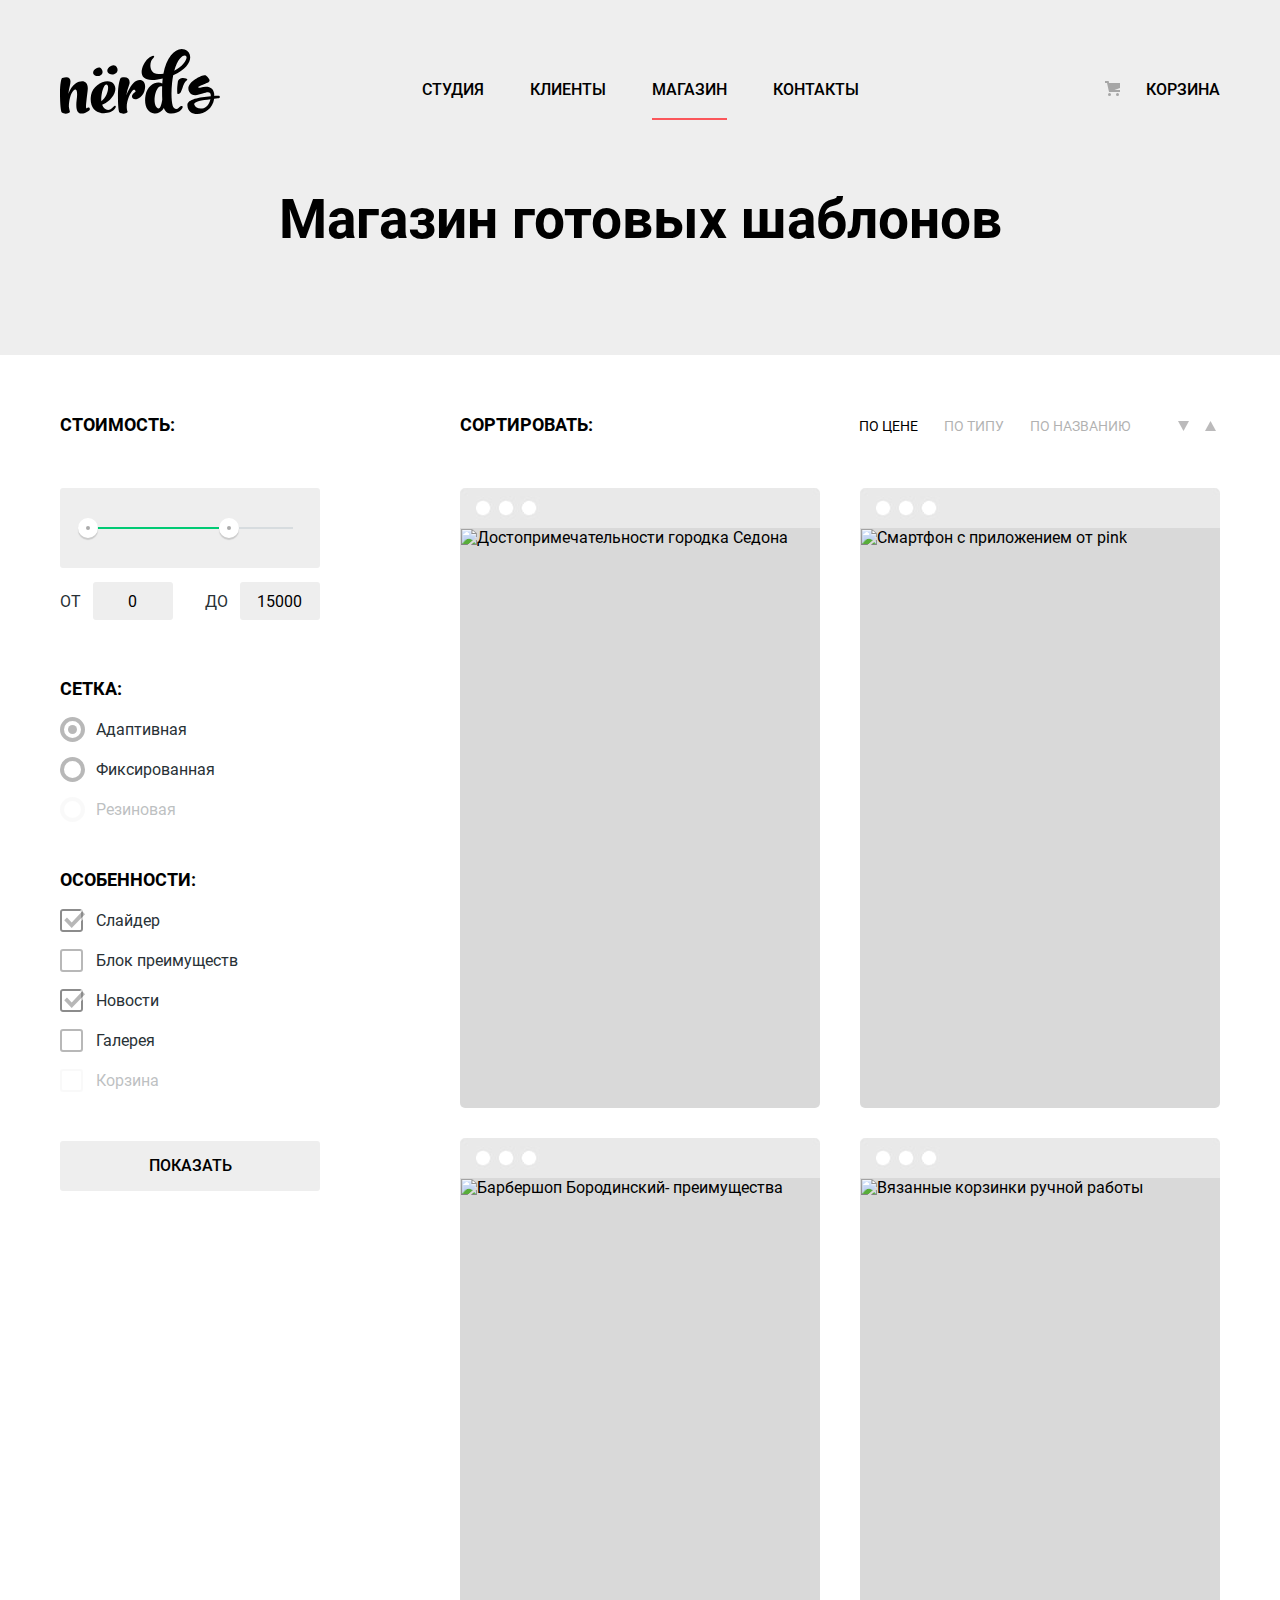
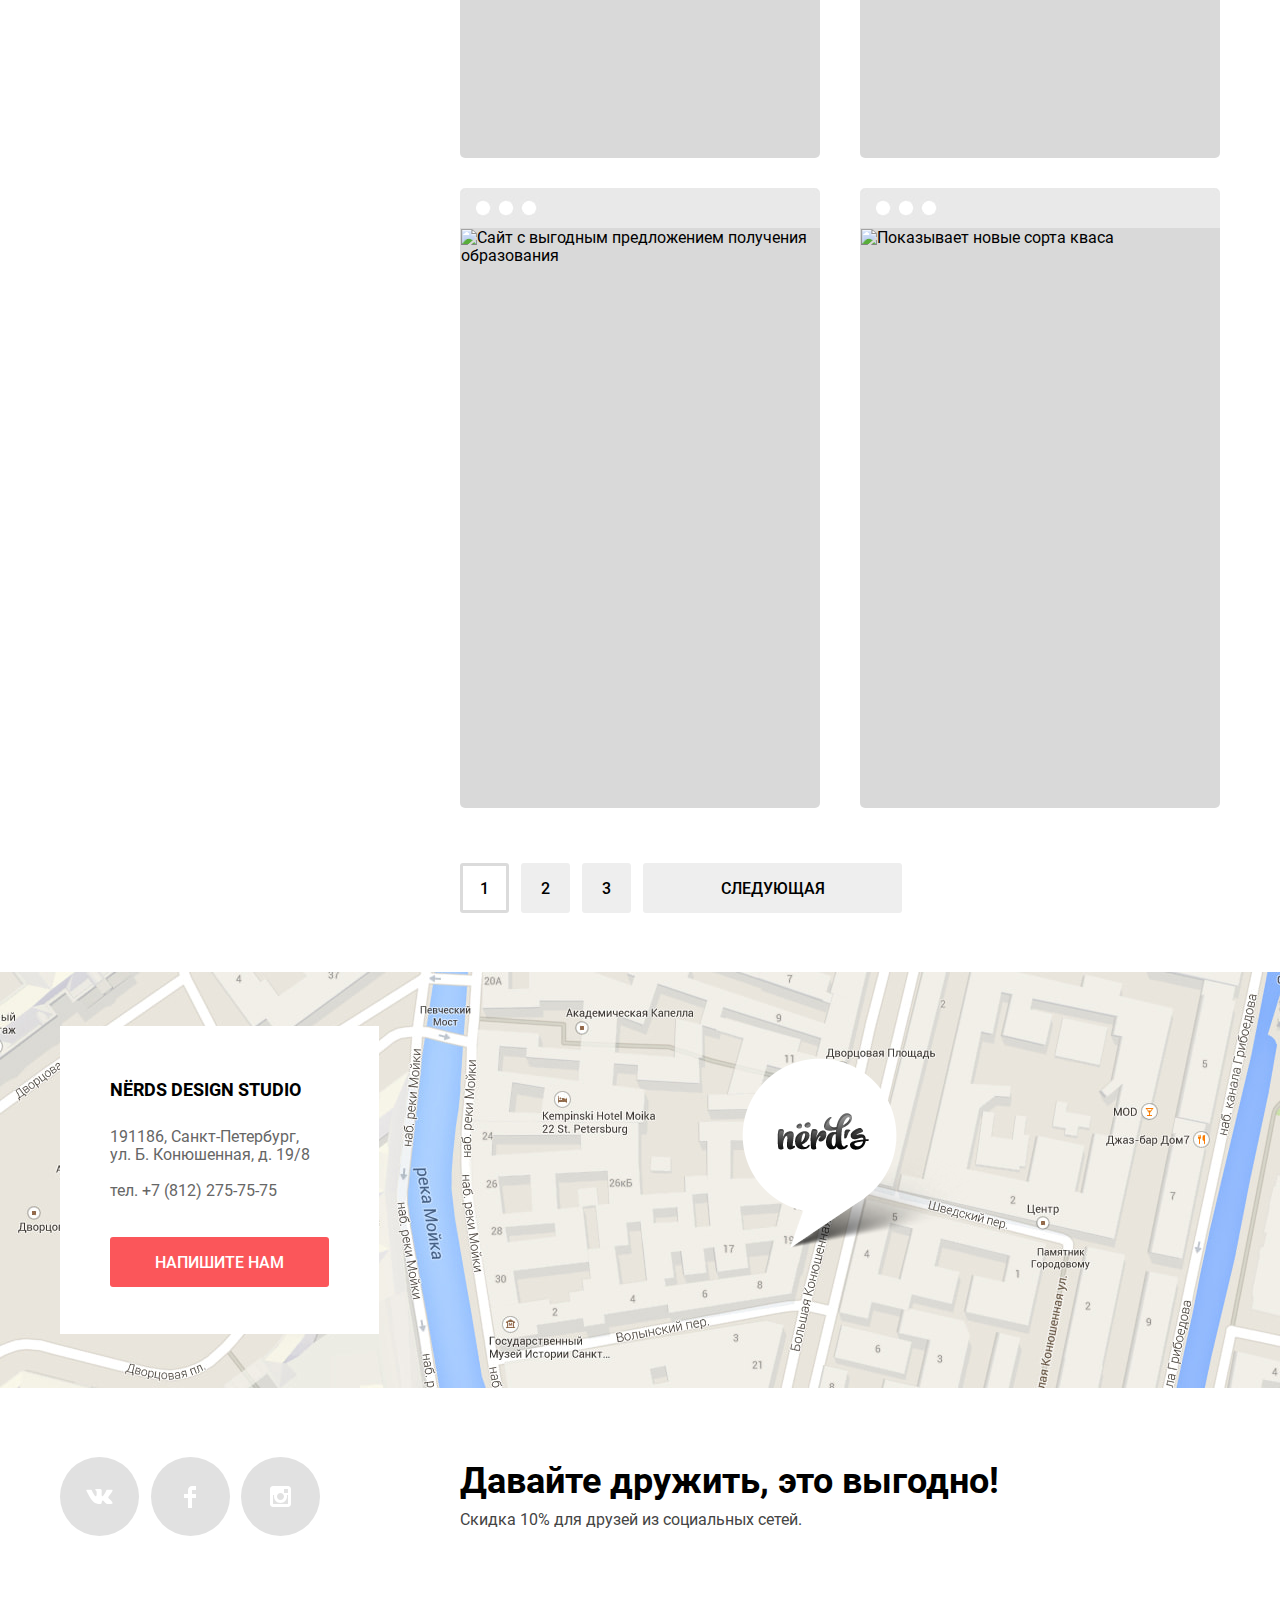
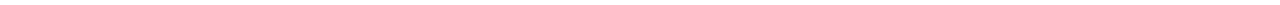
==== commit 850226bd: "разрешение сайта1160" ====
--- a/catalog.html
+++ b/catalog.html
@@ -4,7 +4,7 @@
     <meta charset="utf-8">
     <title>Магазин готовых шаблонов</title>
     <link rel="stylesheet" href="css/normalize.css">
-    <link rel="stylesheet" href="css/style.min.css">
+    <link rel="stylesheet" href="css/style.css">
   </head>
   <body class="body-inner">
     <header class="main-header">
@@ -124,7 +124,7 @@
             <li>
               <div class="card-site">
                 <img src="files/mask-site-1.jpg" width="358" height="578" alt="Достопримечательности городка Седона ">
-                <div class="field-price field-price-show">
+                <div class="field-price">
                   <h3><a href="#">Sedona</a></h3>
                   <p class="description">Информационный сайт<br>для туристов</p>
                   <button class="button button-price" type="button">9 900 ₽</button>
@@ -194,12 +194,9 @@
     <footer class="main-footer">
       <section class="adress-company">
         <h2 class= visually-hidden>Контакты</h2>
-        <div class="wrapper-contact">
+        <div class="map">
           <div class="container-contact">
-            <div class="map-img">
-              <img src="img/map.jpg" width="1440" height="416" alt="">
-              <img src="img/map-marker.svg" width="231" height="190" alt="Указатель">
-            </div>
+            <div class="map-marker"></div>
             <div class="contact">
               <h3 class="footer-caption" id="contact">NЁRDS DESIGN STUDIO</h3>
               <p class="footer-adress">191186, Санкт-Петербург,<br>
@@ -208,9 +205,9 @@
               <a class="button contact-button" href="#">Напишите нам</a>
             </div>
           </div>
-          <iframe src="https://www.google.com/maps/embed?pb=!1m18!1m12!1m3!1d1998.603625300295!2d30.320858715957424!3d59.93871916905443!2m3!1f0!2f0!3f0!3m2!1i1024!2i768!4f13.1!3m3!1m2!1s0x4696310fca145cc1%3A0x42b32648d8238007!2z0JHQvtC70YzRiNCw0Y8g0JrQvtC90Y7RiNC10L3QvdCw0Y8g0YPQuy4sIDE5LzgsINCh0LDQvdC60YIt0J_QtdGC0LXRgNCx0YPRgNCzLCAxOTExODY!5e0!3m2!1sru!2sru!4v1603130419307!5m2!1sru!2sru" width="1440" height="416"  allowfullscreen="" aria-hidden="true" tabindex="0">
-          </iframe>
         </div>
+        <iframe src="https://www.google.com/maps/embed?pb=!1m18!1m12!1m3!1d1998.603625300295!2d30.320858715957424!3d59.93871916905443!2m3!1f0!2f0!3f0!3m2!1i1024!2i768!4f13.1!3m3!1m2!1s0x4696310fca145cc1%3A0x42b32648d8238007!2z0JHQvtC70YzRiNCw0Y8g0JrQvtC90Y7RiNC10L3QvdCw0Y8g0YPQuy4sIDE5LzgsINCh0LDQvdC60YIt0J_QtdGC0LXRgNCx0YPRgNCzLCAxOTExODY!5e0!3m2!1sru!2sru!4v1603130419307!5m2!1sru!2sru" width="1440" height="416"  allowfullscreen="" aria-hidden="true" tabindex="0">
+        </iframe>
       </section>
       <div class="container">
         <section class="footer-social">
--- a/css/style.css
+++ b/css/style.css
@@ -0,0 +1,1471 @@
+/* font roboto*/
+
+@font-face {
+  font-family: "Roboto";
+  font-style: normal;
+  font-weight: 400;
+  src: local("Roboto"), local("Roboto-Regular"),
+       url("../fonts/roboto.woff2") format("woff2"),
+       url("../fonts/roboto.woff") format("woff");
+       font-display: swap;
+}
+
+@font-face {
+  font-family: "Roboto";
+  font-style: normal;
+  font-weight: 700;
+  src: local("Roboto"), local("Roboto-Regular"),
+       url("../fonts/robotobold.woff2") format("woff2"),
+       url("../fonts/robotobold.woff") format("woff");
+       font-display: swap;
+}
+
+@font-face {
+ font-family: "Roboto";
+ font-style: normal;
+ font-weight: 500;
+ src: local("Roboto"), local("Roboto-Regular"),
+      url("../fonts/robotomedium.woff2") format("woff2"),
+      url("../fonts/robotomedium.woff") format("woff");
+      font-display: swap;
+}
+
+/*color*/
+
+:root{
+  --background-grey: #EEEEEE;
+  --basic-black: #000000;
+  --background-dack-grey: #888888;
+  --button-red: #FB565A;
+  --button-green: #00CA74;
+  --button-yellow: #EFC849;
+  --button-hover-red: #E74246;
+  --button-hover-green: #00BC6C;
+  --button-hover-yellow: #EAB534;
+  --button-push-red: #D7373B;
+  --button-push-green: #00AA62;
+  --button-push-yellow: #E5A722;
+  --white: #FFFFFF;
+  --dark-text: #283136;
+  --grey-on-model: #666666;
+  --light-grey: #444444;
+  --light-grey-filter: #DFDFDF;
+  --grey-border: #D7DCDE;
+  --grey-hover: #B4B9BB;
+  --grey-active: #D5D5D5;
+  --grey-slider-current:#C1C1C1;
+  --grey-scale: #D7DCDF;
+  --grey-social: #E1E1E1;
+  --grey-dark: #4D4D4D;
+  --grey-toggle: #ABABAB;
+  --grey-page-current: #DBDBDB;
+  --black-opacity: rgba(0, 0, 0, 0.15);
+  --white-opacity-03: rgba(255, 255, 255, 0.3);
+  --black-opacity-01: rgba(0, 1, 1, 0.1);
+  --black-opacity-04: rgba(0, 0, 0, 0.4);
+  --black-opacity-025: rgba(0, 1, 1, 0.25);
+  --black-opacity-1: rgba(0, 1, 1, 1);
+  --black-opacity-03: rgba(0, 0, 0, 0.3);
+}
+
+/*Global*/
+
+body{
+  font-family: "Roboto", Arial, sans-serif;
+  font-size: 16px;
+  font-style: normal;
+  color:var(--basic-black);
+  margin: 0;
+  padding: 0;
+  background-color: var(--white);
+}
+
+img{
+  max-width: 100%;
+  height: auto;
+}
+
+.body-page ul,
+.body-inner ul{
+  list-style: none;
+}
+
+.page {
+  height: 100%;
+}
+
+.container{
+  width:1160px;
+  margin:0 auto;
+  padding-left: 20px;
+  padding-right: 20px;
+}
+
+.caption-slide-item,
+.caption-service-info,
+.about-us-text,
+.about-us-list,
+.caption-about-us-list,
+.percent dd,
+.value-range,
+.filters ul{
+  color:var(--dark-text);
+}
+
+.body-page{
+  line-height:24px;
+  min-height: 100%;
+  display: grid;
+  grid-template-rows: min-content 1fr min-content;
+  align-content: start;
+}
+
+.body-page a,
+.body-inner a{
+  text-decoration: none;
+}
+
+/*Main header*/
+
+.main-header{
+  background-color: var(--background-grey);
+  text-transform: uppercase;
+  line-height: 30px;
+  font-weight: 500;
+}
+
+/*Main navigation*/
+
+.main-navigation{
+  height: 114px;
+  display: flex;
+  justify-content: space-between;
+  align-items: flex-end;
+}
+
+.main-navigation a,
+.container-busket a{
+  color: inherit;
+  display: block;
+}
+
+.main-header-logo{
+  margin:0;
+  height:66px;
+  z-index:20;
+}
+
+.logo-active:active{
+  opacity: 0.3;
+}
+
+.list-site-navigation{
+  height:59px;
+  margin: 0;
+  margin-left: -41px;
+  padding: 0;
+  min-width: 437px;
+  display: flex;
+  justify-content: space-between;
+}
+
+.list-site-navigation a,
+.container-busket a{
+  position:relative;
+  display:block;
+  padding-bottom: 9px;
+  padding-top: 20px;
+
+}
+.page-nav-current a::after{
+  content: "";
+  position:absolute;
+  left:0px;
+  bottom:-6px;
+  width:100%;
+  height:2px;
+  background-color: var(--button-red);
+}
+
+.busket{
+  position:relative;
+}
+
+.busket::before{
+  content:"";
+  position: absolute;
+  width:15px;
+  height:15px;
+  top:26px;
+  right:100px;
+  background-image:url("../img/cart.svg");
+  background-repeat: no-repeat;
+}
+
+.container-busket a{
+  padding-left: 44px;
+}
+
+.main-iner-container{
+  display: grid;
+  grid-template-columns: 400px auto;
+  grid-template-rows: 133px auto;
+}
+
+/*User navigation*/
+
+.list-site-navigation a:hover,
+.list-site-navigation a:hover,
+.container-busket a:hover,
+.list-site-navigation a:focus,
+.list-site-navigation a:focus,
+.container-busket a:focus{
+  color:var(--button-red);
+}
+
+.list-site-navigation a:active,
+.container-busket a:active{
+  color:var(--black-opacity-03);
+}
+
+
+
+/*Main center*/
+
+/*Slides*/
+
+.slider-bar{
+  background-color: var(--background-grey);
+}
+
+.slider-wrapper{
+  position:relative;
+  height: 431px;
+}
+
+.list-sliders{
+  margin:0;
+  padding:0;
+}
+
+.container-text-sliders{
+  width: 538px;
+  height: 431px;
+  display: flex;
+  flex-direction:column;
+  align-items: flex-start;
+}
+
+.caption-slide{
+  width: 538px;
+  font-weight: 500;
+  font-size: 55px;
+  line-height: 55px;
+  margin-top: 78px;
+  margin-bottom: 11px;
+}
+
+.caption-slide-item{
+  width: 416px;
+  margin-bottom: 39px;
+}
+
+.caption-slide-item.slide2,
+.caption-slide-item.slide3{
+  margin-top: 28px;
+  margin-bottom: 27px;
+}
+
+.slide-button{
+  text-align: center;
+  padding:16px 55px 15px 54px;
+  border-radius: 3px;
+}
+
+.block-slide{
+  display: block;
+  position:absolute;
+  bottom:0;
+  right:23px;
+  width:760px;
+}
+
+.control-slider{
+  position:absolute;
+  bottom:96px;
+  right: 556px;
+  width:88px;
+  height: 18px;
+  display: flex;
+  justify-content: space-between;
+}
+
+.button-slider{
+  position: relative;
+  padding: 0;
+  display: inline-block;
+  height: 18px;
+  width: 18px;
+  background-color: var(--white);
+  border-radius:50%;
+  border:none;
+  cursor: pointer;
+  z-index:20;
+}
+
+.button-slider-current::before{
+  content:"";
+  position:absolute;
+  bottom:5px;
+  right: 5px;
+  width: 8px;
+  height: 8px;
+  box-sizing: border-box;
+  border: 2px solid var(--grey-slider-current);
+  border-radius: 50%;
+}
+
+.slide{
+  display:none;
+}
+
+.slide-current{
+  display:block;
+}
+
+/*Service*/
+
+.caption-service{
+  font-weight: bold;
+  font-size: 24px;
+  line-height: 30px;
+  text-transform: uppercase;
+}
+
+.list-service{
+  margin: 0;
+  padding: 0;
+  padding-bottom: 80px;
+  display: flex;
+  justify-content:flex-start;
+  flex-wrap: wrap;
+  border-bottom: solid 2px var(--background-grey);
+}
+
+.list-service li{
+  margin-top: 80px;
+  margin-right: 100px;
+}
+
+.list-service li:nth-child(3n){
+  margin-right: 0;
+}
+
+.list-service li:last-child{
+  margin-right: 60px;
+}
+
+.service-list-item{
+  width: 300px;
+  display:flex;
+  flex-direction: column;
+  align-items: flex-start;
+  padding: 0;
+  margin:0;
+}
+
+.service-list-item h3{
+  padding: 0;
+  margin:0;
+  margin-top: 25px;
+}
+
+.service-list-item p{
+  padding: 0;
+  margin:0;
+  margin-top:16px;
+  width:260px;
+}
+
+.service-list-item a{
+  padding: 0;
+  margin:0;
+  margin-top:32px;
+  padding: 17px 40px 15px 39px;
+  border-radius: 3px;
+  }
+
+/*About us*/
+
+.about-us-wrapper h3{
+  margin:0;
+  font-weight: 500;
+  font-size: 45px;
+  line-height: 46px;
+}
+
+.about-us-wrapper h4{
+  font-weight:bold;
+  text-transform: uppercase;
+}
+
+.about-us-wrapper{
+  margin: 0;
+  min-height: 525px;
+  display: flex;
+  justify-content: space-between;
+  border-bottom: solid 2px var(--background-grey);
+}
+
+.progress-container{
+  margin-top: 39px;
+  width:360px;
+}
+
+.order-container{
+  width:651px;
+  margin:0;
+  margin-top: 73px;
+}
+
+.about-us-text{
+  margin:0;
+  margin-top: 32px;
+}
+
+.caption-about-us-list{
+  margin:0;
+  margin-top: 40px;
+}
+
+.about-us-list{
+  margin:0;
+  padding:0;
+  margin-top:11px;
+}
+
+.about-us-list li{
+  padding: 12px 0 12px 36px;
+  position: relative;
+}
+
+.about-us-list li::before{
+  content: "";
+  position: absolute;
+  bottom: 24px;
+  left: 0;
+  width: 25px;
+  height: 2px;
+  background-color: var(--button-red);
+}
+
+.progress-content h4{
+  margin:30px 0 30px 17px;
+}
+
+.progress-content dl{
+  display: grid;
+  grid-template-columns: repeat(3, 1fr);
+}
+
+.progress-content dd{
+  padding-top:12px;
+  line-height: 18px;
+  grid-row: 2 / 2;
+  margin: 0;
+}
+
+.progress-content dt{
+  margin:0;
+  font-weight: bold;
+  font-size: 45px;
+  line-height: 64px;
+}
+
+.figur{
+  font-weight: bold;
+  font-size: 26px;
+  line-height: 40px;
+}
+
+/*Company */
+
+.company{
+  margin-bottom: 79px;
+  border-bottom: solid 2px var(--background-grey);
+}
+
+.company a{
+  display:block;
+  opacity:0.2;
+}
+
+.list-company{
+  margin-left: 32px;
+  padding:0;
+  margin-top:46px;
+  margin-bottom:38px;
+  display: flex;
+  justify-content:start;
+  flex-wrap: wrap;
+}
+
+.list-company li{
+  position:relative;
+}
+
+.list-company li:nth-child(2)::after,
+.list-company li:nth-child(2)::before,
+.list-company li:nth-child(3)::after{
+  content:"";
+  position: absolute;
+  width:2px;
+  height: 52px;
+  background-color:var(--background-grey);
+}
+
+.list-company li:nth-child(2)::after,
+.list-company li:nth-child(2)::before{
+  top:20px;
+}
+
+.list-company li:nth-child(2)::after{
+  right:-47px;
+}
+
+.list-company li:nth-child(2)::before{
+  left:-47px
+}
+
+.list-company li:nth-child(3)::after{
+  right:-56px;
+  top:0;
+}
+
+.list-company .company-academy{
+  margin-right: 95px;
+  margin-top: 17px;
+}
+
+.list-company .company-borodinski{
+  margin-right: 104px;
+}
+
+.list-company .company-pink{
+  margin-top:19px;
+  margin-right:120px;
+}
+
+.list-company .company-mishka{
+  margin-top: 6px;
+}
+
+.company a:hover{
+  opacity: 1;
+}
+
+.company a:active{
+  opacity: 0.3;
+}
+
+/*Footer*/
+
+.adress-company{
+  background-color: var(--background-grey);
+  position:relative;
+}
+
+.map{
+  height: 416px;
+  background: url("../img/map.jpg") center no-repeat;
+}
+
+.container-contact{
+  position:relative;
+  width:1160px;
+  margin: 0 auto;
+}
+
+.map-marker{
+  position: absolute;
+  top: 86px;
+  right: 247px;
+  width: 231px;
+  height: 190px;
+  background: url("../img/map-marker.svg") center no-repeat;
+  }
+
+.adress-company iframe{
+  position:absolute;
+  top:0;
+  display: block;
+  width:100%;
+  border:0;
+}
+
+.contact{
+  position:absolute;
+  z-index:10;
+  top: 54px;
+  left: 0px;
+  margin: 0;
+  padding: 0;
+  min-height: 308px;
+  width: 319px;
+  display:flex;
+  flex-direction: column;
+  justify-content: flex-start;
+  background-color: var(--white);
+}
+
+.footer-caption{
+  font-weight: bold;
+  font-size: 18px;
+  line-height: 30px;
+  margin:0;
+  margin-top: 49px;
+}
+
+.contact-phone{
+  padding-top: 18px;
+  padding-bottom: 18px;
+}
+
+.contact-button{
+  margin:0;
+  margin-top: 19px;
+  padding:17px 44px 15px;
+  border-radius: 3px;
+}
+
+.footer-adress,
+.contact-phone{
+  line-height: 18px;
+  color: var(--grey-on-model);
+  margin:0;
+}
+
+.contact > *{
+  margin-left: 50px;
+  margin-right: 50px;
+  text-align: left;
+}
+
+.footer-adress{
+  margin-top:23px;
+}
+
+/*Social*/
+
+.footer-social h2{
+  font-weight: bold;
+  font-size: 36px;
+  line-height: 36px;
+}
+
+.footer-social p{
+  font-size: 16px;
+  line-height: 22px;
+  color:var(--light-grey);
+}
+
+.footer-social{
+  margin: 0;
+  height: 217px;
+  display: flex;
+  flex-direction: row-reverse;
+  justify-content: space-between;
+  align-items: center;
+}
+
+.frendship{
+  display:flex;
+  flex-direction: row;
+  flex-wrap: wrap;
+  align-items: center;
+  justify-content: flex-start;
+  margin:auto;
+}
+
+.frendship h2{
+  margin:0;
+  margin-bottom: 10px;
+  font-weight: bold;
+  font-size: 36px;
+  line-height: 36px;
+}
+
+.frendship p{
+  margin:0;
+}
+
+.footer-social ul{
+  min-width: 260px;
+  height: 80px;
+  display:flex;
+  justify-content: space-between;
+  align-items: center;
+  padding: 0;
+  margin: 0;
+  margin-right: 140px;
+}
+
+.button-social{
+  display:flex;
+  justify-content: center;
+  align-items: center;
+  width: 79px;
+  height: 79px;
+  background-color: var(--grey-social);
+  border-radius: 50%;
+}
+
+.button-social:active path{
+  opacity: 0.3;
+}
+
+.button-social:hover,
+.button-social:focus{
+  background-color: var(--button-hover-red);
+}
+
+.button-social:active{
+  background-color: var(--button-push-red);
+  box-shadow: inset 0px 3px 0px var(--black-opacity-01);
+}
+
+/*Catalog*/
+
+.body-inner{
+  font-weight: 400;
+  min-height: 100%;
+  display: grid;
+  grid-template-rows: min-content 1fr min-content;
+  align-content: start;
+}
+
+.inner-main-caption{
+  background-color: var(--background-grey);
+  font-size: 55px;
+  line-height: 55px;
+  text-align: center;
+  padding-top: 78px;
+  padding-bottom: 108px;
+  margin: 0;
+}
+
+/*Filters*/
+
+.filters{
+ grid-column:1/2;
+ grid-row: 1/3;
+ width:260px;
+}
+
+.form-filters fieldset{
+  border:none;
+  padding: 0;
+  margin-left: 0;
+}
+
+.filter-item{
+  margin-top: 55px;
+}
+
+.filters ul{
+  line-height: 19px;
+  margin: 0;
+  padding: 0;
+}
+
+/*Range-controls*/
+
+ .filter-item legend{
+   width:100%;
+   margin-bottom: 48px;
+   padding-left: 0;
+   text-transform: uppercase;
+   font-size: 18px;
+   line-height: 30px;
+   font-weight: bold;
+   color: var(--basic-black);
+ }
+
+.range-filter{
+  display:flex;
+  flex-wrap: wrap;
+}
+
+.range-controls{
+  display:flex;
+  align-items: center;
+  justify-content: center;
+  position:relative;
+  width:260px;
+  height: 80px;
+  background-color: var(--background-grey);
+  border-radius: 3px;
+}
+
+.scale{
+  width:205px;
+  height:2px;
+  background-color: var(--grey-scale);
+}
+
+.bar{
+  width:64%;
+  height: 2px;
+  background-color: var(--button-green);
+}
+
+.toggle{
+  width: 4px;
+  height: 4px;
+  border: solid 8px var(--white);
+  background-color: var(--grey-toggle);
+  border-radius: 50%;
+  box-shadow: 0px 2px 1px var(--black-opacity);
+}
+
+.toggle-min{
+  position: absolute;
+  left:7%;
+}
+
+.toggle-max{
+  position: absolute;
+  left:61%;
+}
+
+.price-controls{
+  width:260px;
+  display:flex;
+  justify-content: space-between;
+  text-transform: uppercase;
+  line-height: 22px;
+  color:var(--dark-text);
+}
+
+.price-controls label{
+  margin:0;
+}
+
+.price-controls input[type="number"]{
+  width:66px;
+  height:38px;
+  background-color: var(--background-grey);
+  border:none;
+  text-align: center;
+  margin-top:14px;
+  margin-left:8px;
+  padding:0;
+  padding-left: 14px;
+  border-radius: 3px;
+}
+
+/*Radio Checkbox kontrols*/
+
+.radio-controls{
+  margin-top:54px;
+}
+
+.caption-filter{
+  font-weight: bold;
+  font-size: 18px;
+  line-height: 30px;
+  text-transform: uppercase;
+  margin-bottom: 16px;
+}
+
+.filter-option{
+  margin-bottom: 21px;
+  padding-left: 36px;
+}
+
+.filter-option label{
+  position:relative;
+  display: block;
+  cursor: pointer;
+  user-select: none;
+}
+
+.filter-input-radio + label::before{
+  position: absolute;
+  box-sizing:border-box;
+  content:"";
+  width:25px;
+  height:25px;
+  top:-3px;
+  left:-36px;
+  border: 4px solid var(--grey-dark);
+  border-radius: 50%;
+  opacity: 0.4;
+}
+
+.filter-input-radio:checked + label::after{
+  position: absolute;
+  content:"";
+  width:9px;
+  height:9px;
+  top:5px;
+  left:-28px;
+  border-radius: 50%;
+  background-color:var(--grey-dark);
+  opacity: 0.4;
+}
+
+.check-controls{
+  margin-top: 25px;
+  margin-bottom: 30px;
+}
+
+.filter-input-checkbox + label::before{
+  position: absolute;
+  box-sizing: border-box;
+  content:"";
+  width:23px;
+  height:23px;
+  top:-2px;
+  left:-36px;
+  border: 2px solid var(--grey-dark);
+  border-radius: 3px;
+  opacity: 0.4;
+}
+
+.filter-input-checkbox + label::before{
+  display:block;
+}
+
+.filter-input-checkbox:checked + label::after{
+  position: absolute;
+  content:"";
+  width:26px;
+  height:23px;
+  top:-2px;
+  left:-36px;
+  background-color:var(--white);
+  background-image: url("../img/check.svg");
+  background-repeat: no-repeat;
+  opacity: 0.4;
+}
+
+.filter-input:hover + label::after,
+.filter-input:hover + label::before{
+  opacity:1;
+}
+
+.filter-input:disabled + label::after,
+.filter-input:disabled + label::before{
+  opacity: 0.1;
+}
+
+.filter-input:disabled + label{
+  color:var(--dark-text);
+  opacity:0.3;
+}
+
+.filter-input:focus + label::after,
+.filter-input:focus + label::before{
+  opacity:1;
+}
+
+.button-filters{
+  width: 100%;
+  color:inherit;
+  font-weight: 500;
+  font-size: inherit;
+  line-height: 18px;
+  text-transform: uppercase;
+  text-align: center;
+  padding:16px 0;
+  background: var(--background-grey);
+  border-radius: 3px;
+  border: none;
+}
+
+.button-filters:hover,
+.button-filters:focus{
+  background-color: var(--light-grey-filter);
+  border: none;
+}
+
+.button-filters:active{
+  background-color:var(--grey-active);
+  opacity: 0.3;
+}
+
+/*Select*/
+
+.select{
+  grid-row-start: 1;
+  grid-row-end: 2;
+  grid-column-start: 2;
+  grid-column-end: 3;
+  display:flex;
+  align-items: center;
+}
+
+.list-select{
+  min-width:360px;
+  margin:0;
+  padding:0;
+  display:flex;
+  flex-wrap: wrap;
+  margin-top: 9px;
+}
+
+.select h3{
+  margin-top:25px;
+  font-weight: bold;
+  font-size: 18px;
+  line-height: 30px;
+  text-transform: uppercase;
+  margin-right:263px;
+}
+
+.select-for-price,
+.select-for-type{
+  margin-right:20px;
+}
+
+.select-for-name{
+  margin-right:41px;
+}
+
+.select-for-down{
+  margin-right:10px;
+}
+
+.list-select li{
+  font-size: 14px;
+  line-height: 18px;
+  text-transform: uppercase;
+}
+
+.select-item a{
+  color: inherit;
+  opacity: 0.3;
+  padding: 10px 3px;
+}
+
+.select-item:last-child a{
+  padding-right: 0;
+}
+
+.select-item a:hover{
+  opacity:0.6;
+}
+
+.select-item a:active,
+.select-item a:focus,
+.select-item a.current-item{
+  opacity:1;
+}
+
+/*Макеты сайтов*/
+
+.list-site-models{
+  padding:0;
+  margin:0;
+  display:flex;
+  justify-content: space-between;
+  flex-wrap: wrap;
+}
+
+.list-site-models li{
+  padding:0;
+  margin-left: 0px;
+  margin-right: 20px;
+  margin-bottom: 30px;
+}
+
+.card-site img{
+  margin-top: 41px;
+  margin-left: 1px;
+}
+
+/*Карточка сайта в покое*/
+
+.card-site{
+  position: relative;
+  width:360px;
+  height:620px;
+  background-color: var(--black-opacity);
+  background-image: url("../img/browser.jpg");
+  background-position: 0 0;
+  background-repeat:no-repeat;
+  border-radius: 5px;
+}
+
+/*Карточка сайта при наведении*/
+
+.card-site:hover{
+  width: 360px;
+  height:620px;
+  background-color: var(--white);
+  background-image: url("../img/browser.svg");
+  background-position: 0 0;
+  background-repeat:no-repeat;
+  border-radius: 5px;
+  box-shadow: 0px 6px 15px var(--black-opacity-025);
+}
+
+.field-price{
+  position:absolute;
+  bottom:0;
+  background-color: var(--background-grey);
+  width: 360px;
+  border-bottom-left-radius: 5px;
+  border-bottom-right-radius: 5px;
+  display:none;
+}
+
+.field-price-show{
+  display:block;
+}
+
+.field-price a{
+  color:inherit;
+  padding:20px;
+}
+
+.list-site-models li:nth-child(2n){
+  margin-right:0;
+}
+
+.models h3{
+  font-size: 18px;
+  line-height: 30px;
+  text-transform: uppercase;
+  text-align: center;
+  margin:10px;
+  padding-top: 16px;
+}
+
+.models h3:hover{
+color: var(--button-red);
+}
+
+.models h3:active{
+  color:var(--basic-black);
+  opacity: 0.3;
+}
+
+.description{
+  line-height: 18px;
+  color:var(--grey-on-model);
+  text-align: center;
+  margin-top: 13px;
+  margin-bottom: 32px;
+}
+
+.button-price{
+  display:block;
+  padding: 17px 75px 15px 72px;
+  margin:0 auto 44px;
+  border-radius: 3px;
+}
+
+/*Pagination*/
+
+.list-pagination{
+  width:760px;
+  min-height: 50px;
+  display:flex;
+  flex-wrap: wrap;
+  margin:25px 0 49px ;
+  padding:0;
+}
+
+.pagination-item{
+  margin-bottom: 10px;
+  margin-right:12px;
+}
+
+.pagination-item a{
+  color:inherit;
+  font-weight: 500;
+  font-size: inherit;
+  line-height: 18px;
+  text-transform: uppercase;
+  display:block;
+  background-color:var(--background-grey);
+  border-radius: 3px;
+  padding: 17px 20px 15px;
+}
+
+.pagination-item-current a{
+  background: var(--white);
+  border: 3px solid var(--grey-page-current);
+  padding:14px 17px 12px;
+}
+
+.pagination-item-next a{
+  padding-right: 77px;
+  padding-left: 78px;
+}
+
+.pagination-item a:hover{
+  background-color:var(--light-grey-filter);
+}
+
+.pagination-item a:active{
+  background-color:var(--grey-active);
+  box-shadow: inset 0px 3px 0px var(--black-opacity-01);
+  opacity:0.3;
+}
+
+.pagination-item-current a:hover,
+.pagination-item-current a:focus,
+.pagination-item-current a:active{
+  background-color:var(--background-grey);
+  background: var(--white);
+  box-shadow: inset 0px 0px 0px var(--black-opacity-1);
+  opacity:1;
+}
+
+
+/*Buttons*/
+
+.button{
+  font-weight: 500;
+  line-height: 18px;
+  color:var(--white);
+  text-transform:uppercase;
+  text-align: center;
+  background-color: var(--button-red);
+  border: none;
+}
+
+.app-button{
+  background-color: var(--button-green);
+}
+
+.presentation-button{
+  background-color: var(--button-yellow);
+}
+
+/*User buttons*/
+
+.button:active{
+  color:var(--white-opacity-03);
+}
+
+.slide-button:hover,
+.site-button:hover,
+.button-price:hover,
+.contact-button:hover,
+.modal-send:hover{
+  background-color: var(--button-hover-red);
+}
+
+.slide-button:active,
+.site-button:active,
+.button-price:active,
+.contact-button:active,
+.modal-send:active{
+  background-color:var(--button-push-red);
+  box-shadow: inset 0px 3px 0px var(--black-opacity-01);
+}
+
+.app-button:hover{
+  background-color: var(--button-hover-green);
+}
+
+.app-button:active{
+  background-color: var(--button-push-green);
+}
+.presentation-button:hover{
+  background-color: var(--button-hover-yellow);
+}
+
+.presentation-button:active{
+  background-color: var(--button-push-yellow);
+}
+
+/*Modal window*/
+
+.modal-contact{
+  z-index: 100;
+  position:fixed;
+  top:0;
+  right:0;
+  bottom:0;
+  left:0;
+  margin:auto;
+  width: 960px;
+  height: 590px;
+  background-color: var(--white);
+  box-shadow: 0px 20px 40px var(--black-opacity-04);
+  display:none;
+}
+.modal-open{
+  display:block;
+  animation: bounce 0.6s;
+}
+.modal-error {
+  animation: shake 0.6s;
+}
+
+.fill-form{
+  position: relative;
+  width: 761px;
+  height: 353px;
+  margin: 0 100px;
+  display: flex;
+  flex-wrap:wrap;
+  align-items: flex-start;
+}
+
+.user-data{
+  margin:0;
+  padding:0;
+  display:flex;
+  flex-direction: column;
+}
+
+.name{
+  width:360px;
+  margin-right: 40px;
+}
+
+.email{
+  width:360px;
+}
+
+.textarea {
+  width: 760px;
+  margin-top:34px;
+  margin-bottom: 43px;
+}
+
+.textarea label{
+  padding: 0;
+  margin:0;
+}
+
+.textarea textarea{
+  padding-left: 15px;
+  box-sizing: border-box;
+  width: 760px;
+  min-height:118px;
+  max-height: 180px;
+}
+
+.modal-send{
+  padding: 18px 84px 15px 85px;
+  border-radius: 3px;
+}
+
+.modal-close{
+  display: block;
+  position:absolute;
+  width:21px;
+  height:21px;
+  background-color: var(--white);
+  background-image: url("../img/close.svg");
+  background-position: 0 0;
+  right:-10px;
+  top:-75px;
+  opacity: 0.3;
+  border:none;
+}
+
+.modal-close:hover{
+  opacity: 1;
+}
+
+.modal-close:active{
+  opacity: 0.1;
+  padding: 0;
+}
+
+.modal-contact h2{
+  margin-top:63px;
+  margin-left: 100px;
+  margin-bottom: 37px;
+  font-weight: bold;
+  font-size: 45px;
+  line-height: 53px;
+}
+
+.fill-form p{
+  font-weight: bold;
+  line-height: 18px;
+}
+
+.modal-field{
+  margin-top:9px;
+  padding: 14px;
+  border: solid 2px var(--grey-border);
+  border-radius: 3px;
+}
+
+.modal-field:hover{
+  border-color:var(--grey-hover);
+}
+
+.modal-field:focus{
+  border-color: var(--basic-black);
+}
+
+.name input:invalid{
+  border-color:var(--button-hover-red);
+}
+
+/* Animations */
+
+@keyframes bounce {
+  0% {
+    transform: translateY(-2000px);
+  }
+
+  70% {
+    transform: translateY(30px);
+  }
+
+  90% {
+    transform: translateY(-10px);
+  }
+
+  100% {
+    transform: translateY(0);
+  }
+}
+
+@keyframes shake {
+  0%,
+  100% {
+    transform: translateX(0);
+  }
+
+  10%,
+  30%,
+  50%,
+  70%,
+  90% {
+    transform: translateX(-10px);
+  }
+
+  20%,
+  40%,
+  60%,
+  80% {
+    transform: translateX(10px);
+  }
+}
+/*Скрытие элементов*/
+
+.visually-hidden {
+  position: absolute;
+  width: 1px;
+  height: 1px;
+  margin: -1px;
+  border: 0;
+  padding: 0;
+  white-space: nowrap;
+  clip-path: inset(100%);
+  clip: rect(0 0 0 0);
+  overflow: hidden;
+}
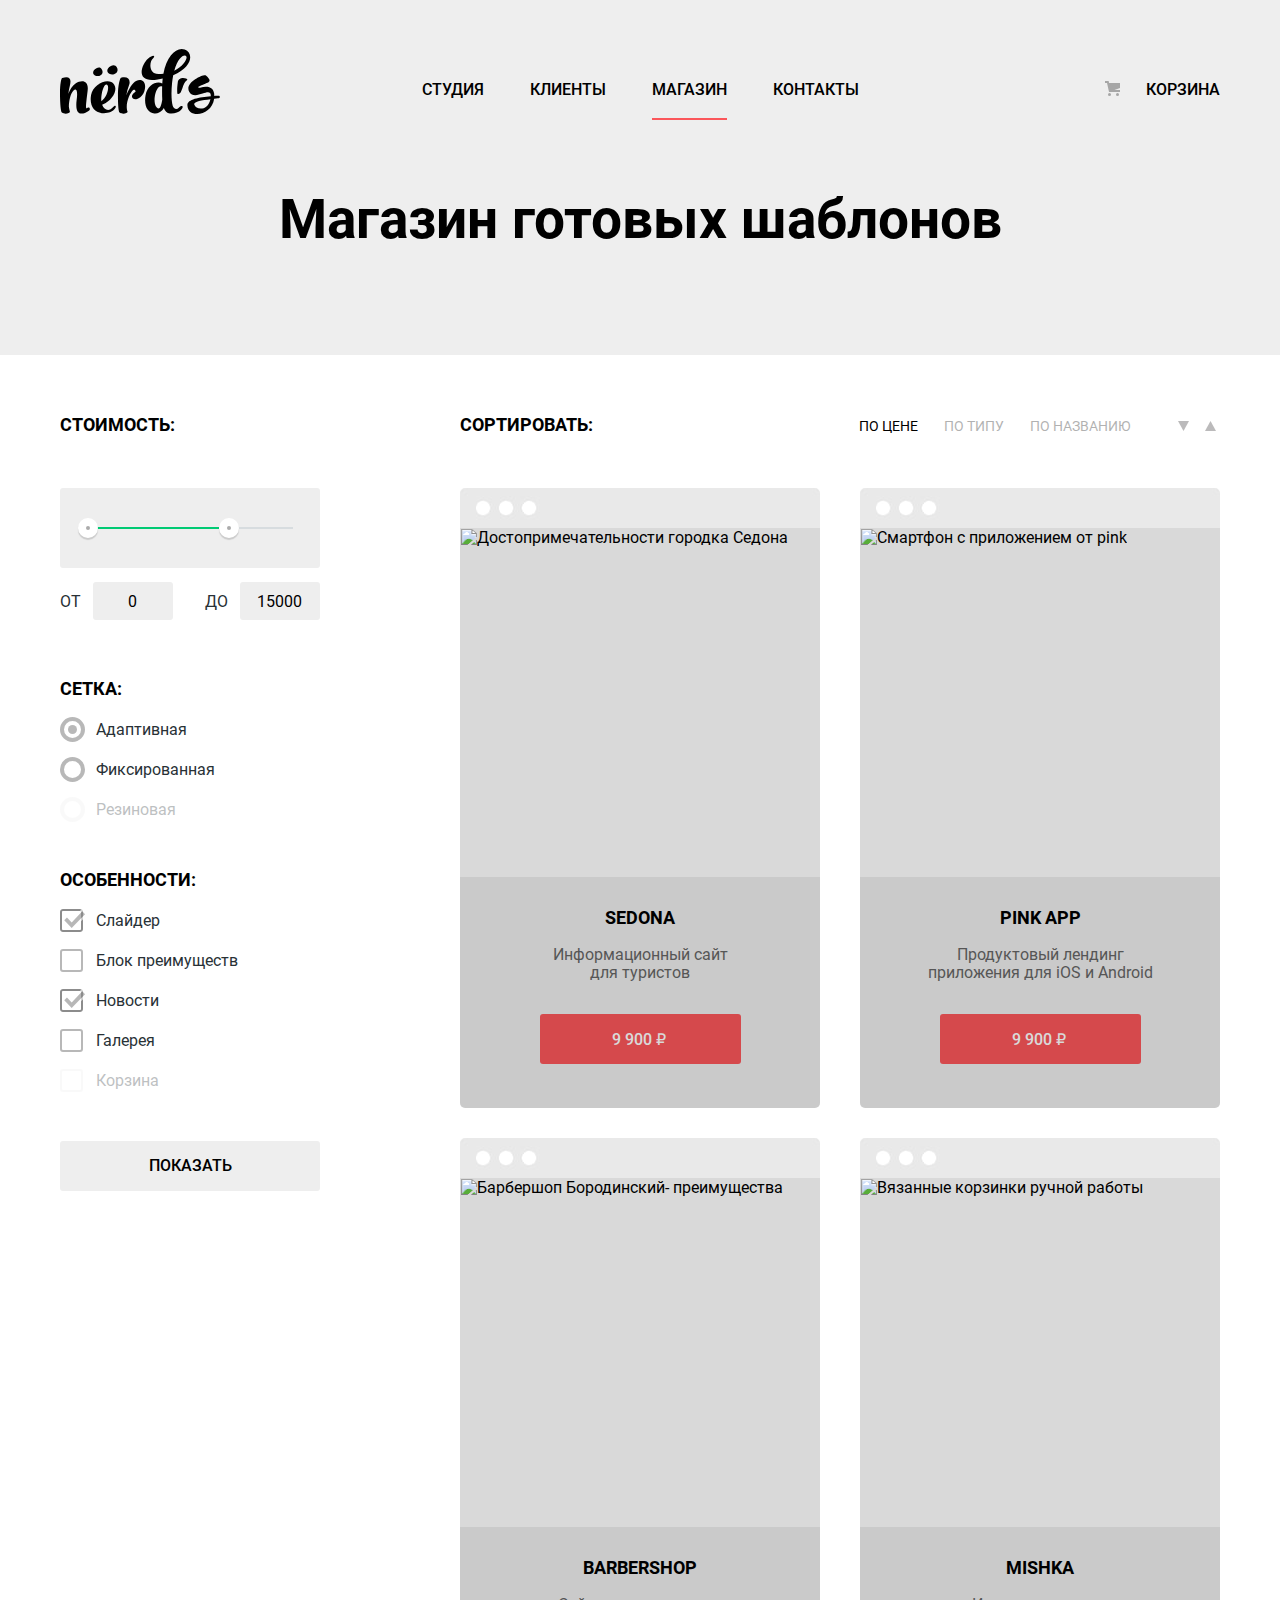
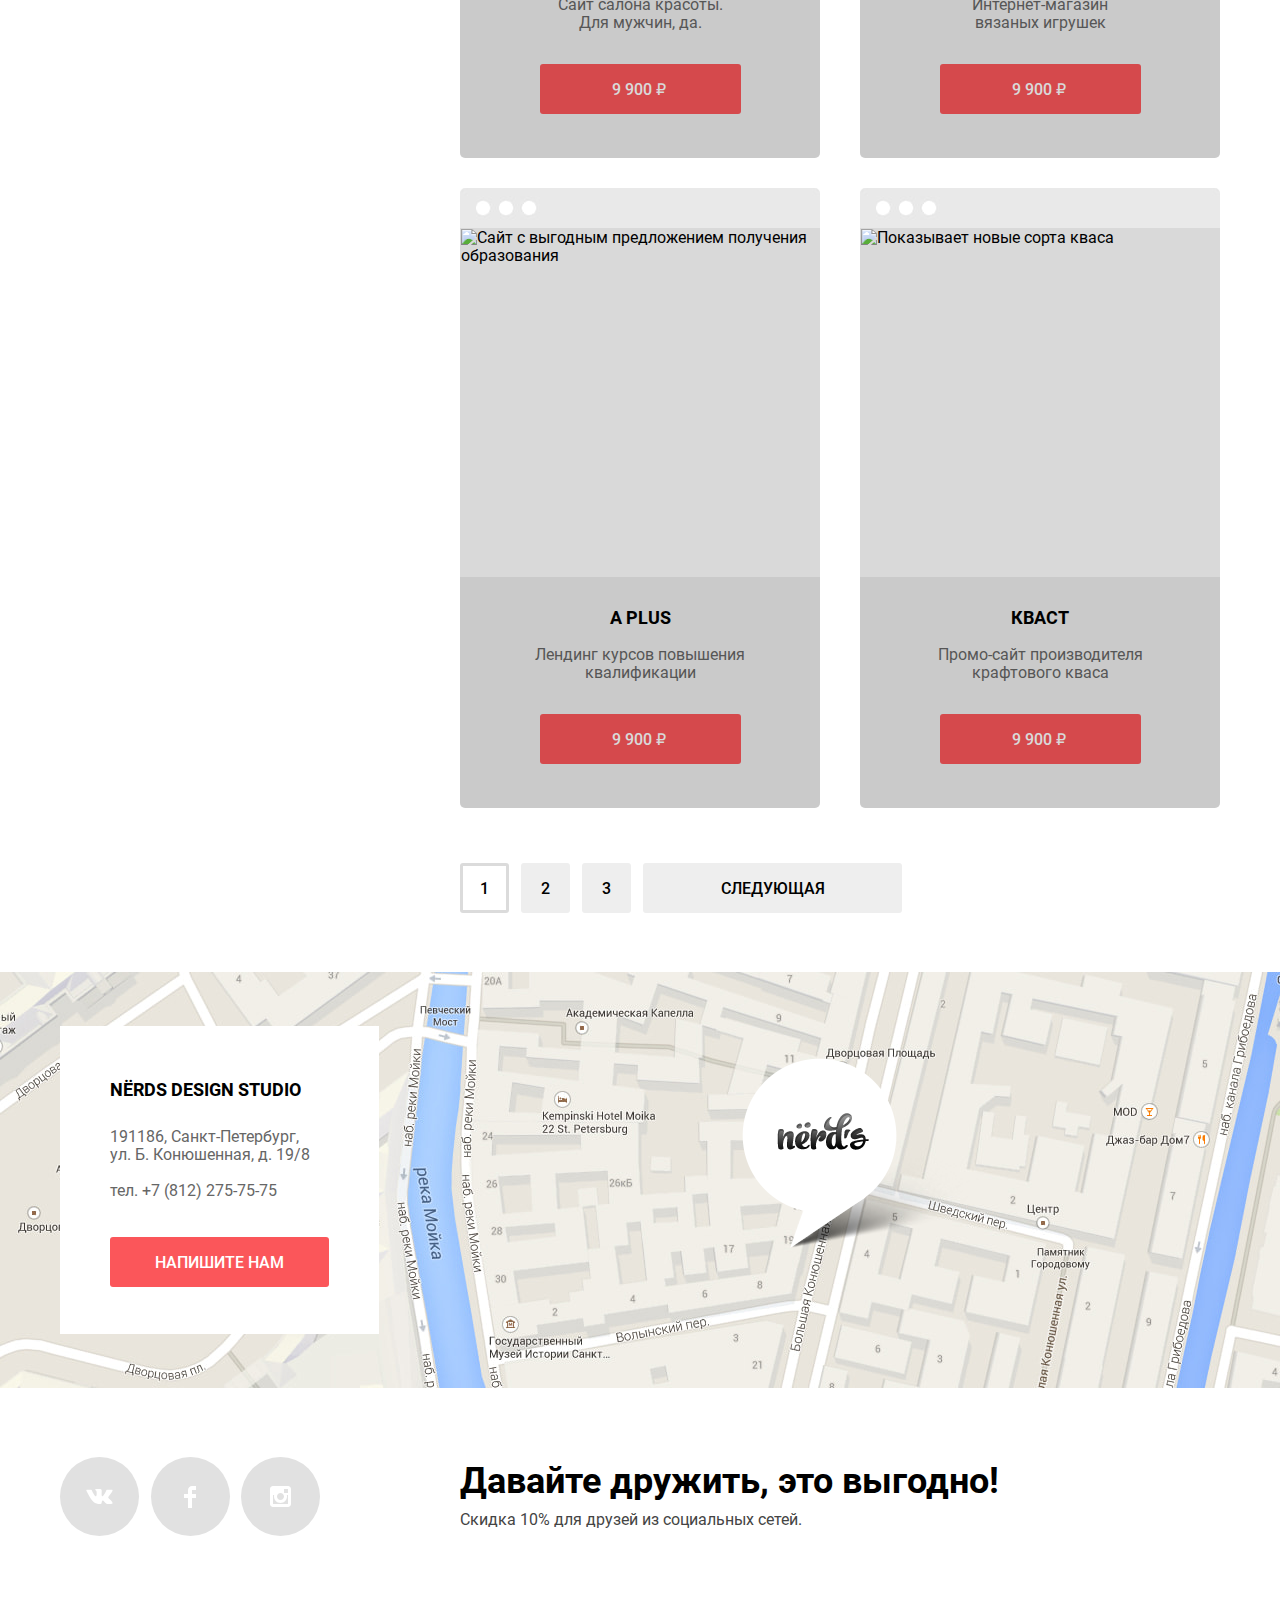
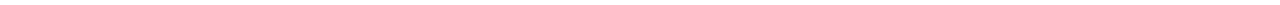
==== commit 7a32056c: "/files" ====
--- a/catalog.html
+++ b/catalog.html
@@ -4,7 +4,7 @@
     <meta charset="utf-8">
     <title>Магазин готовых шаблонов</title>
     <link rel="stylesheet" href="css/normalize.css">
-    <link rel="stylesheet" href="css/style.css">
+    <link rel="stylesheet" href="css/style.min.css">
   </head>
   <body class="body-inner">
     <header class="main-header">
@@ -123,7 +123,7 @@
           <ul class="list-site-models">
             <li>
               <div class="card-site">
-                <img src="files/mask-site-1.jpg" width="358" height="578" alt="Достопримечательности городка Седона ">
+                <img src="/files/mask-site-1.jpg" width="358" height="578" alt="Достопримечательности городка Седона ">
                 <div class="field-price">
                   <h3><a href="#">Sedona</a></h3>
                   <p class="description">Информационный сайт<br>для туристов</p>
@@ -132,7 +132,7 @@
               </div>
             </li>
             <li>
-              <div class="card-site ">
+              <div class="card-site">
                 <img src="files/mask-site-2.jpg" width="358" height="578" alt="Смартфон с приложением от pink">
                 <div class="field-price">
                   <h3><a href="#">Pink App</a></h3>
@@ -249,20 +249,20 @@
       <form class="fill-form" action="https://echo.htmlacademy.ru" method="post">
         <p class="user-data name">
           <label for="user-name">Ваше имя:</label>
-          <input class="modal-field user-name" id="user-name" type="text" name="user-name" placeholder="Имя Фамилия">
+          <input class="modal-field user-name" id="user-name" type="text" name="user-name" placeholder="Имя Фамилия" required>
         </p>
         <p class="user-data email">
           <label for="user-email">Ваш email:</label>
-          <input class="modal-field user-email" id="user-email" type="text" name="user-email" placeholder="email@example.com">
+          <input class="modal-field user-email" id="user-email" type="text" name="user-email" placeholder="email@example.com" required>
         </p>
         <p class="textarea">
           <label for="letter">Текст письма:</label>
-          <textarea class="modal-field user-letter" id="letter" name="letter" placeholder="В свободной форме" rows="4" cols="50"></textarea>
+          <textarea class="modal-field user-letter" id="letter" name="letter" placeholder="В свободной форме" rows="4" cols="50" required></textarea>
         </p>
         <button class="button modal-send" type="submit">Отправить</button>
         <button class="modal-close" type="button" aria-label="Закрыть"></button>
       </form>
     </section>
-    <script src="js/modal.js"></script>
+  <script src="js/script.min.js"></script>
 </body>
 </html>
--- a/css/style.min.css
+++ b/css/style.min.css
@@ -0,0 +1 @@
+@-webkit-keyframes bounce{0%{transform:translateY(-2000px)}70%{transform:translateY(30px)}90%{transform:translateY(-10px)}to{transform:translateY(0)}}@keyframes bounce{0%{transform:translateY(-2000px)}70%{transform:translateY(30px)}90%{transform:translateY(-10px)}to{transform:translateY(0)}}@-webkit-keyframes shake{0%,to{transform:translateX(0)}10%,30%,50%,70%,90%{transform:translateX(-10px)}20%,40%,60%,80%{transform:translateX(10px)}}@keyframes shake{0%,to{transform:translateX(0)}10%,30%,50%,70%,90%{transform:translateX(-10px)}20%,40%,60%,80%{transform:translateX(10px)}}@font-face{font-family:"Roboto";font-style:normal;font-weight:400;src:local("Roboto"),local("Roboto-Regular"),url(../fonts/roboto.woff2) format("woff2"),url(../fonts/roboto.woff) format("woff");font-display:swap}@font-face{font-family:"Roboto";font-style:normal;font-weight:700;src:local("Roboto"),local("Roboto-Regular"),url(../fonts/robotobold.woff2) format("woff2"),url(../fonts/robotobold.woff) format("woff");font-display:swap}@font-face{font-family:"Roboto";font-style:normal;font-weight:500;src:local("Roboto"),local("Roboto-Regular"),url(../fonts/robotomedium.woff2) format("woff2"),url(../fonts/robotomedium.woff) format("woff");font-display:swap}:root{--background-grey: #EEEEEE;--basic-black: #000000;--background-dack-grey: #888888;--button-red: #FB565A;--button-green: #00CA74;--button-yellow: #EFC849;--button-hover-red: #E74246;--button-hover-green: #00BC6C;--button-hover-yellow: #EAB534;--button-push-red: #D7373B;--button-push-green: #00AA62;--button-push-yellow: #E5A722;--white: #FFFFFF;--dark-text: #283136;--grey-on-model: #666666;--light-grey: #444444;--light-grey-filter: #DFDFDF;--grey-border: #D7DCDE;--grey-hover: #B4B9BB;--grey-active: #D5D5D5;--grey-slider-current:#C1C1C1;--grey-scale: #D7DCDF;--grey-social: #E1E1E1;--grey-dark: #4D4D4D;--grey-toggle: #ABABAB;--grey-page-current: #DBDBDB;--black-opacity: rgba(0, 0, 0, 0.15);--white-opacity-03: rgba(255, 255, 255, 0.3);--black-opacity-01: rgba(0, 1, 1, 0.1);--black-opacity-04: rgba(0, 0, 0, 0.4);--black-opacity-025: rgba(0, 1, 1, 0.25);--black-opacity-1: rgba(0, 1, 1, 1);--black-opacity-03: rgba(0, 0, 0, 0.3)}body{font-family:"Roboto",Arial,sans-serif;font-size:16px;font-style:normal;color:var(--basic-black);margin:0;padding:0;background-color:var(--white)}img{max-width:100%;height:auto}.body-inner ul,.body-page ul{list-style:none}.page{height:100%}.container{width:1160px;margin:0 auto;padding-left:20px;padding-right:20px}.about-us-list,.about-us-text,.caption-about-us-list,.caption-service-info,.caption-slide-item,.filters ul,.percent dd,.value-range{color:var(--dark-text)}.body-page{line-height:24px;min-height:100%;display:grid;grid-template-rows:-webkit-min-content 1fr -webkit-min-content;grid-template-rows:min-content 1fr min-content;align-content:start}.body-inner a,.body-page a{text-decoration:none}.main-header{background-color:var(--background-grey);text-transform:uppercase;line-height:30px;font-weight:500}.main-navigation{height:114px;display:flex;justify-content:space-between;align-items:flex-end}.main-navigation a{color:inherit;display:block}.container-busket a{color:inherit}.main-header-logo{margin:0;height:66px;z-index:20}.logo-active:active{opacity:.3}.list-site-navigation{height:59px;margin:0 0 0 -41px;padding:0;min-width:437px;display:flex;justify-content:space-between}.container-busket a,.list-site-navigation a{position:relative;display:block;padding-bottom:9px;padding-top:20px}.page-nav-current a::after{content:"";position:absolute;left:0;bottom:-6px;width:100%;height:2px;background-color:var(--button-red)}.busket{position:relative}.busket::before{content:"";position:absolute;width:15px;height:15px;top:26px;right:100px;background-image:url(../img/cart.svg);background-repeat:no-repeat}.container-busket a{padding-left:44px}.main-iner-container{display:grid;grid-template-columns:400px auto;grid-template-rows:133px auto}.container-busket a:focus,.container-busket a:hover,.list-site-navigation a:focus,.list-site-navigation a:hover{color:var(--button-red)}.container-busket a:active,.list-site-navigation a:active{color:var(--black-opacity-03)}.slider-bar{background-color:var(--background-grey)}.slider-wrapper{position:relative;height:431px}.list-sliders{margin:0;padding:0}.container-text-sliders{width:538px;height:431px;display:flex;flex-direction:column;align-items:flex-start}.caption-slide{width:538px;font-weight:500;font-size:55px;line-height:55px;margin-top:78px;margin-bottom:11px}.caption-slide-item{width:416px;margin-bottom:39px}.caption-slide-item.slide2,.caption-slide-item.slide3{margin-top:28px;margin-bottom:27px}.slide-button{text-align:center;padding:16px 55px 15px 54px;border-radius:3px}.block-slide{display:block;position:absolute;bottom:0;right:23px;width:760px}.control-slider{position:absolute;bottom:96px;right:556px;width:88px;height:18px;display:flex;justify-content:space-between}.button-slider{position:relative;padding:0;height:18px;width:18px;background-color:var(--white);border-radius:50%;border:0;cursor:pointer;z-index:20}.button-slider-current::before{content:"";position:absolute;bottom:5px;right:5px;width:8px;height:8px;box-sizing:border-box;border:2px solid var(--grey-slider-current);border-radius:50%}.slide{display:none}.slide-current{display:block}.caption-service{font-weight:700;font-size:24px;line-height:30px;text-transform:uppercase}.list-service{margin:0;padding:0 0 80px;display:flex;justify-content:flex-start;flex-wrap:wrap;border-bottom:solid 2px var(--background-grey)}.list-service li{margin-top:80px;margin-right:100px}.list-service li:nth-child(3n){margin-right:0}.list-service li:last-child{margin-right:60px}.service-list-item{width:300px;display:flex;flex-direction:column;align-items:flex-start;padding:0;margin:0}.service-list-item h3{padding:0;margin:25px 0 0}.service-list-item p{padding:0;margin:16px 0 0;width:260px}.service-list-item a{margin:32px 0 0;padding:17px 40px 15px 39px;border-radius:3px}.about-us-wrapper h3,.progress-content dt{margin:0;font-weight:500;font-size:45px;line-height:46px}.about-us-wrapper h4{font-weight:700;text-transform:uppercase}.about-us-wrapper{margin:0;min-height:525px;display:flex;justify-content:space-between;border-bottom:solid 2px var(--background-grey)}.progress-container{margin-top:39px;width:360px}.order-container{width:651px;margin:73px 0 0}.about-us-text{margin:32px 0 0}.caption-about-us-list{margin:40px 0 0}.about-us-list{padding:0;margin:11px 0 0}.about-us-list li{padding:12px 0 12px 36px;position:relative}.about-us-list li::before{content:"";position:absolute;bottom:24px;left:0;width:25px;height:2px;background-color:var(--button-red)}.progress-content h4{margin:30px 0 30px 17px}.progress-content dl{display:grid;grid-template-columns:repeat(3,1fr)}.progress-content dd{padding-top:12px;line-height:18px;grid-row:2/2;margin:0}.progress-content dt{font-weight:700;line-height:64px}.figur{font-weight:700;font-size:26px;line-height:40px}.company{margin-bottom:79px;border-bottom:solid 2px var(--background-grey)}.company a{display:block;opacity:.2}.list-company{margin-left:32px;padding:0;margin-top:46px;margin-bottom:38px;display:flex;justify-content:start;flex-wrap:wrap}.list-company li{position:relative}.list-company li:nth-child(2)::after,.list-company li:nth-child(2)::before,.list-company li:nth-child(3)::after{content:"";position:absolute;width:2px;height:52px;background-color:var(--background-grey)}.list-company li:nth-child(2)::after,.list-company li:nth-child(2)::before{top:20px}.list-company li:nth-child(2)::after{right:-47px}.list-company li:nth-child(2)::before{left:-47px}.list-company li:nth-child(3)::after{right:-56px;top:0}.list-company .company-academy{margin-right:95px;margin-top:17px}.list-company .company-borodinski{margin-right:104px}.list-company .company-pink{margin-top:19px;margin-right:120px}.list-company .company-mishka{margin-top:6px}.company a:hover{opacity:1}.button-social:active path,.company a:active{opacity:.3}.adress-company{background-color:var(--background-grey);position:relative}.map{height:416px;background:url(../img/map.jpg) center no-repeat}.container-contact{position:relative;width:1160px;margin:0 auto}.map-marker{position:absolute;top:86px;right:247px;width:231px;height:190px;background:url(../img/map-marker.svg) center no-repeat}.adress-company iframe{position:absolute;top:0;display:block;width:100%;border:0}.contact{position:absolute;z-index:10;top:54px;left:0;margin:0;padding:0;min-height:308px;width:319px;display:flex;flex-direction:column;justify-content:flex-start;background-color:var(--white)}.footer-caption{font-weight:700;font-size:18px;line-height:30px;margin:49px 0 0}.contact-phone{padding-top:18px;padding-bottom:18px}.contact-button{margin:19px 0 0;padding:17px 44px 15px;border-radius:3px}.contact-phone,.footer-adress{line-height:18px;color:var(--grey-on-model);margin:0}.contact>*{margin-left:50px;margin-right:50px}.footer-adress{margin-top:23px}.footer-social h2,.frendship h2{font-weight:700;font-size:36px;line-height:36px}.footer-social p{font-size:16px;line-height:22px;color:var(--light-grey)}.footer-social{margin:0;height:217px;flex-direction:row-reverse;justify-content:space-between}.button-social,.footer-social,.footer-social ul,.frendship{display:flex;align-items:center}.frendship{flex-direction:row;flex-wrap:wrap;justify-content:flex-start;margin:auto}.frendship h2{margin:0 0 10px}.frendship p,.price-controls label{margin:0}.footer-social ul{min-width:260px;height:80px;justify-content:space-between;padding:0;margin:0 140px 0 0}.button-social{justify-content:center;width:79px;height:79px;background-color:var(--grey-social);border-radius:50%}.button-social:focus,.button-social:hover{background-color:var(--button-hover-red)}.button-social:active{background-color:var(--button-push-red);box-shadow:inset 0 3px 0 var(--black-opacity-01)}.body-inner{font-weight:400;min-height:100%;display:grid;grid-template-rows:-webkit-min-content 1fr -webkit-min-content;grid-template-rows:min-content 1fr min-content;align-content:start}.inner-main-caption{background-color:var(--background-grey);font-size:55px;line-height:55px;text-align:center;padding-top:78px;padding-bottom:108px;margin:0}.filters{grid-column:1/2;grid-row:1/3;width:260px}.form-filters fieldset{border:0;padding:0;margin-left:0}.filter-item{margin-top:55px}.filters ul{line-height:19px;margin:0;padding:0}.filter-item legend{width:100%;margin-bottom:48px;padding-left:0;text-transform:uppercase;font-size:18px;line-height:30px;font-weight:700;color:var(--basic-black)}.range-filter{display:flex;flex-wrap:wrap}.price-controls input[type=number],.range-controls{background-color:var(--background-grey);border-radius:3px}.range-controls{display:flex;align-items:center;justify-content:center;position:relative;width:260px;height:80px}.bar,.scale{width:205px;height:2px;background-color:var(--grey-scale)}.bar{width:64%;background-color:var(--button-green)}.toggle{width:4px;height:4px;border:solid 8px var(--white);background-color:var(--grey-toggle);border-radius:50%;box-shadow:0 2px 1px var(--black-opacity)}.toggle-max,.toggle-min{position:absolute;left:7%}.toggle-max{left:61%}.price-controls{width:260px;display:flex;justify-content:space-between;text-transform:uppercase;line-height:22px;color:var(--dark-text)}.price-controls input[type=number]{width:66px;height:38px;border:0;text-align:center;margin-top:14px;margin-left:8px;padding:0 0 0 14px}.radio-controls{margin-top:54px}.caption-filter{font-weight:700;font-size:18px;line-height:30px;text-transform:uppercase;margin-bottom:16px}.filter-option{margin-bottom:21px;padding-left:36px}.filter-option label{position:relative;display:block;cursor:pointer;-webkit-user-select:none;-moz-user-select:none;user-select:none}.filter-input-radio+label::before{position:absolute;box-sizing:border-box;content:"";width:25px;height:25px;top:-3px;left:-36px;border:4px solid var(--grey-dark);border-radius:50%;opacity:.4}.filter-input-radio:checked+label::after{position:absolute;content:"";width:9px;height:9px;top:5px;left:-28px;border-radius:50%;background-color:var(--grey-dark);opacity:.4}.check-controls{margin-top:25px;margin-bottom:30px}.filter-input-checkbox+label::before{position:absolute;box-sizing:border-box;content:"";width:23px;height:23px;top:-2px;left:-36px;border:2px solid var(--grey-dark);border-radius:3px;opacity:.4;display:block}.filter-input-checkbox:checked+label::after{position:absolute;content:"";width:26px;height:23px;top:-2px;left:-36px;background-color:var(--white);background-image:url(../img/check.svg);background-repeat:no-repeat;opacity:.4}.filter-input:hover+label::after,.filter-input:hover+label::before{opacity:1}.filter-input:disabled+label::after,.filter-input:disabled+label::before{opacity:.1}.filter-input:disabled+label{color:var(--dark-text);opacity:.3}.filter-input:focus+label::after,.filter-input:focus+label::before{opacity:1}.button-filters{width:100%;color:inherit;font-weight:500;font-size:inherit;line-height:18px;text-transform:uppercase;text-align:center;padding:16px 0;background:var(--background-grey);border-radius:3px;border:0}.button-filters:focus,.button-filters:hover{background-color:var(--light-grey-filter);border:0}.button-filters:active{background-color:var(--grey-active);opacity:.3}.select{grid-row-start:1;grid-row-end:2;grid-column-start:2;grid-column-end:3;display:flex;align-items:center}.list-select{min-width:360px;padding:0;display:flex;flex-wrap:wrap;margin:9px 0 0}.select h3{margin-top:25px;font-weight:700;font-size:18px;line-height:30px;text-transform:uppercase;margin-right:263px}.select-for-price,.select-for-type{margin-right:20px}.select-for-name{margin-right:41px}.select-for-down{margin-right:10px}.list-select li{font-size:14px;line-height:18px;text-transform:uppercase}.select-item a{color:inherit;opacity:.3;padding:10px 3px}.select-item:last-child a{padding-right:0}.select-item a:hover{opacity:.6}.select-item a.current-item,.select-item a:active,.select-item a:focus{opacity:1}.list-site-models{padding:0;margin:0;display:flex;justify-content:space-between;flex-wrap:wrap}.list-site-models li{padding:0;margin-left:0;margin-right:20px;margin-bottom:30px}.card-site img{margin-top:41px;margin-left:1px}.card-site,.card-site:hover,.card-site:focus-within{width:360px;height:620px;background-position:0 0;background-repeat:no-repeat;border-radius:5px}.card-site{position:relative;background-color:var(--black-opacity);background-image:url(../img/browser.jpg)}.card-site:hover{background-color:var(--white);background-image:url(../img/browser.svg);box-shadow:0 6px 15px var(--black-opacity-025)}.card-site:hover .field-price,.card-site:focus-within .field-price{z-index:auto}.field-price{position:absolute;background-color:var(--background-grey);width:360px;border-bottom-left-radius:5px;border-bottom-right-radius:5px;bottom:0;z-index:-1}.field-price a{color:inherit;padding:20px}.list-site-models li:nth-child(2n){margin-right:0}.models h3{font-size:18px;line-height:30px;text-transform:uppercase;text-align:center;margin:10px;padding-top:16px}.field-price a:hover{color:var(--button-red)}.field-price a:active,.field-price a:focus{color:var(--basic-black);opacity:.3}.description{line-height:18px;color:var(--grey-on-model);text-align:center;margin-top:13px;margin-bottom:32px}.button-price{display:block;padding:17px 75px 15px 72px;margin:0 auto 44px;border-radius:3px}.list-pagination{width:760px;min-height:50px;display:flex;flex-wrap:wrap;margin:25px 0 49px;padding:0}.pagination-item{margin-bottom:10px;margin-right:12px}.pagination-item a{color:inherit;font-weight:500;font-size:inherit;line-height:18px;text-transform:uppercase;display:block;background-color:var(--background-grey);border-radius:3px;padding:17px 20px 15px}.pagination-item-current a{background:var(--white);border:3px solid var(--grey-page-current);padding:14px 17px 12px}.pagination-item-next a{padding-right:77px;padding-left:78px}.pagination-item a:hover{background-color:var(--light-grey-filter)}.pagination-item a:active{background-color:var(--grey-active);box-shadow:inset 0 3px 0 var(--black-opacity-01);opacity:.3}.pagination-item-current a:active,.pagination-item-current a:focus,.pagination-item-current a:hover{background-color:var(--background-grey);background:var(--white);box-shadow:inset 0 0 0 var(--black-opacity-1);opacity:1}.button{font-weight:500;line-height:18px;color:var(--white);text-transform:uppercase;text-align:center;background-color:var(--button-red);border:0}.app-button{background-color:var(--button-green)}.presentation-button{background-color:var(--button-yellow)}.button:active{color:var(--white-opacity-03)}.button-price:hover,.contact-button:hover,.modal-send:hover,.site-button:hover,.slide-button:hover{background-color:var(--button-hover-red)}.button-price:active,.button-price:focus,.contact-button:active,.contact-button:focus,.modal-send:active,.site-button:active,.slide-button:active{background-color:var(--button-push-red);box-shadow:inset 0 3px 0 var(--black-opacity-01)}.app-button:hover{background-color:var(--button-hover-green)}.app-button:active{background-color:var(--button-push-green)}.presentation-button:hover{background-color:var(--button-hover-yellow)}.presentation-button:active{background-color:var(--button-push-yellow)}.modal-contact{z-index:100;position:fixed;top:0;right:0;bottom:0;left:0;margin:auto;width:960px;height:590px;background-color:var(--white);box-shadow:0 20px 40px var(--black-opacity-04);display:none}.modal-open{display:block;-webkit-animation:bounce .6s;animation:bounce .6s}.modal-error{-webkit-animation:shake .6s;animation:shake .6s}.fill-form{position:relative;width:761px;height:353px;margin:0 100px;display:flex;flex-wrap:wrap;align-items:flex-start}.user-data{margin:0;padding:0;display:flex;flex-direction:column}.name{margin-right:40px}.email,.name{width:360px}.textarea{width:760px;margin-top:34px;margin-bottom:43px}.textarea label{padding:0;margin:0}.textarea textarea{padding-left:15px;box-sizing:border-box;width:760px;min-height:118px;max-height:180px}.modal-send{padding:18px 84px 15px 85px;border-radius:3px}.modal-close{display:block;position:absolute;width:21px;height:21px;background-color:var(--white);background-image:url(../img/close.svg);background-position:0 0;right:-10px;top:-75px;opacity:.3;border:0}.modal-close:hover{opacity:1}.modal-close:active{opacity:.1;padding:0}.modal-contact h2{margin-top:63px;margin-left:100px;margin-bottom:37px;font-weight:700;font-size:45px;line-height:53px}.fill-form p{font-weight:700;line-height:18px}.modal-field{margin-top:9px;padding:14px;border:solid 2px var(--grey-border);border-radius:3px}.modal-field:hover{border-color:var(--grey-hover)}.modal-field:focus{border-color:var(--basic-black)}.modal-field.invalid,.modal-field:invalid{border-color:var(--button-hover-red)}.visually-hidden{position:absolute;width:1px;height:1px;margin:-1px;border:0;padding:0;white-space:nowrap;-webkit-clip-path:inset(100%);clip-path:inset(100%);clip:rect(0 0 0 0);overflow:hidden}
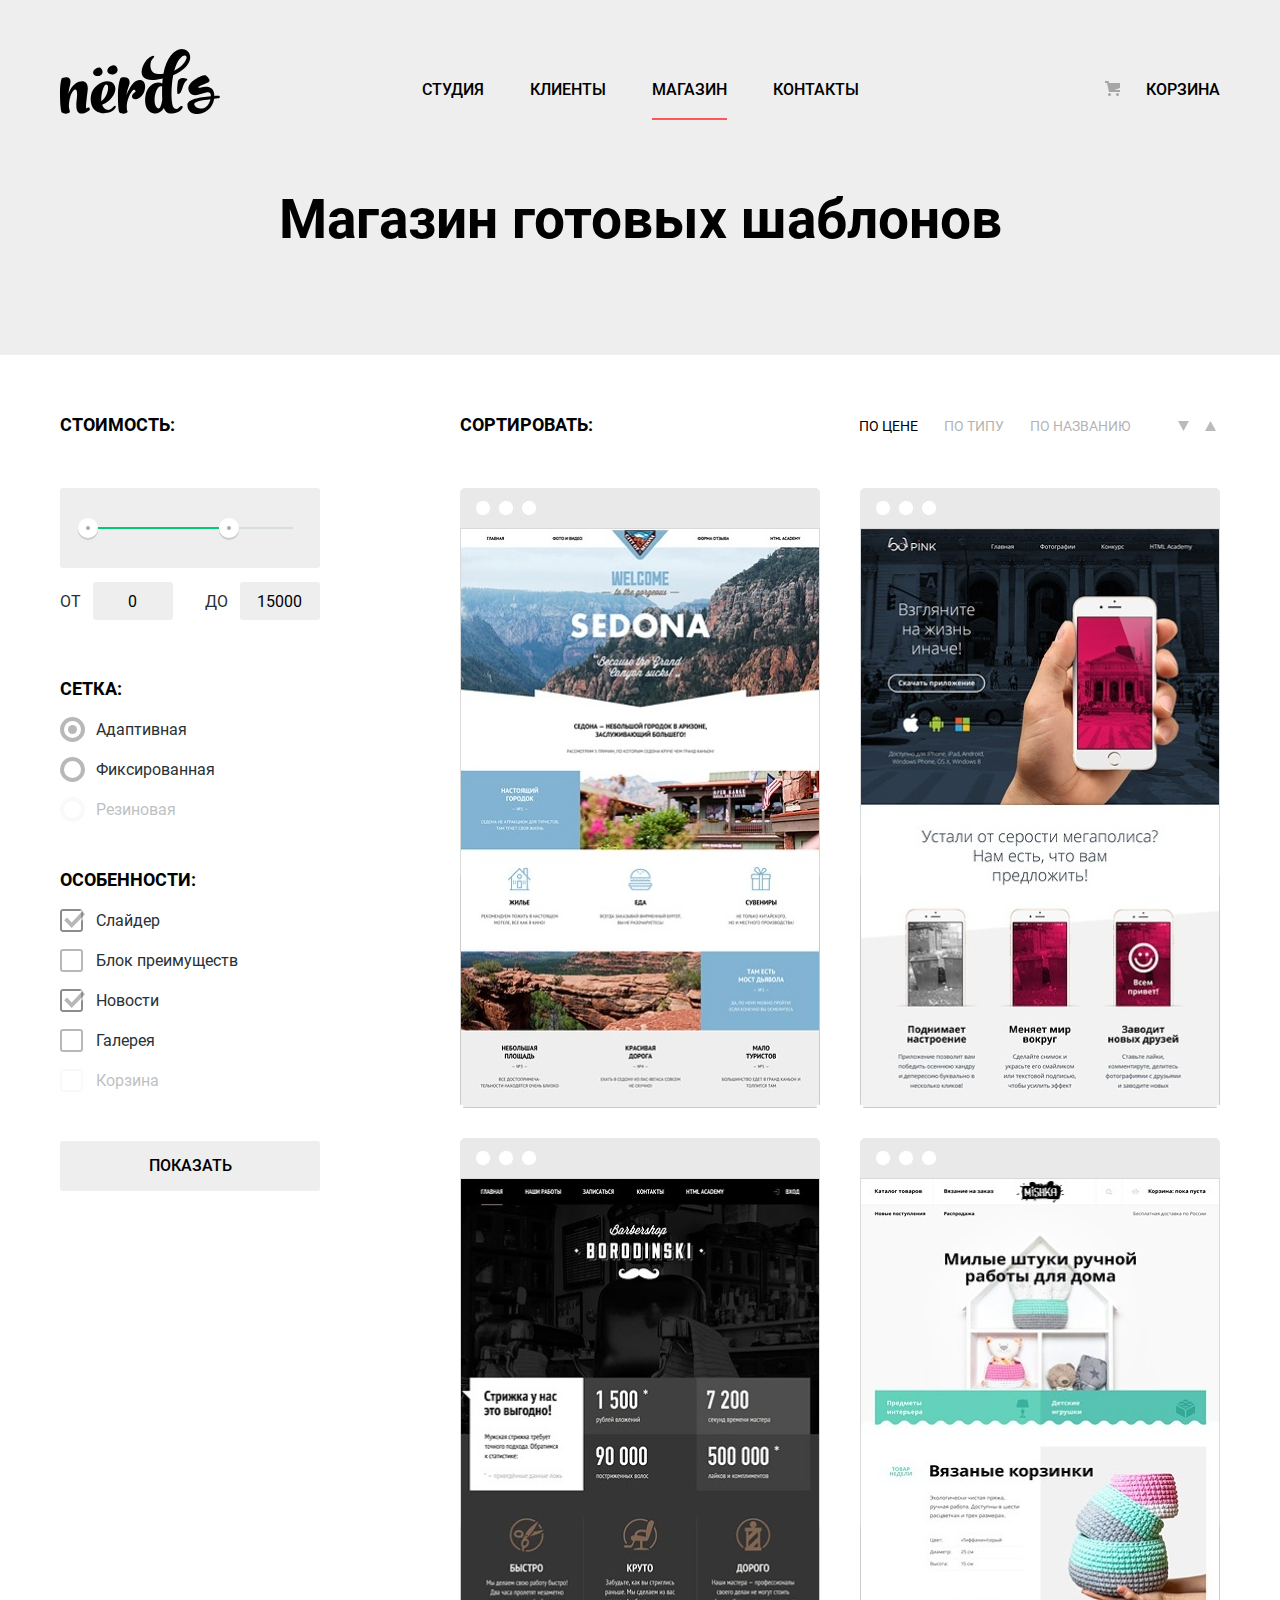
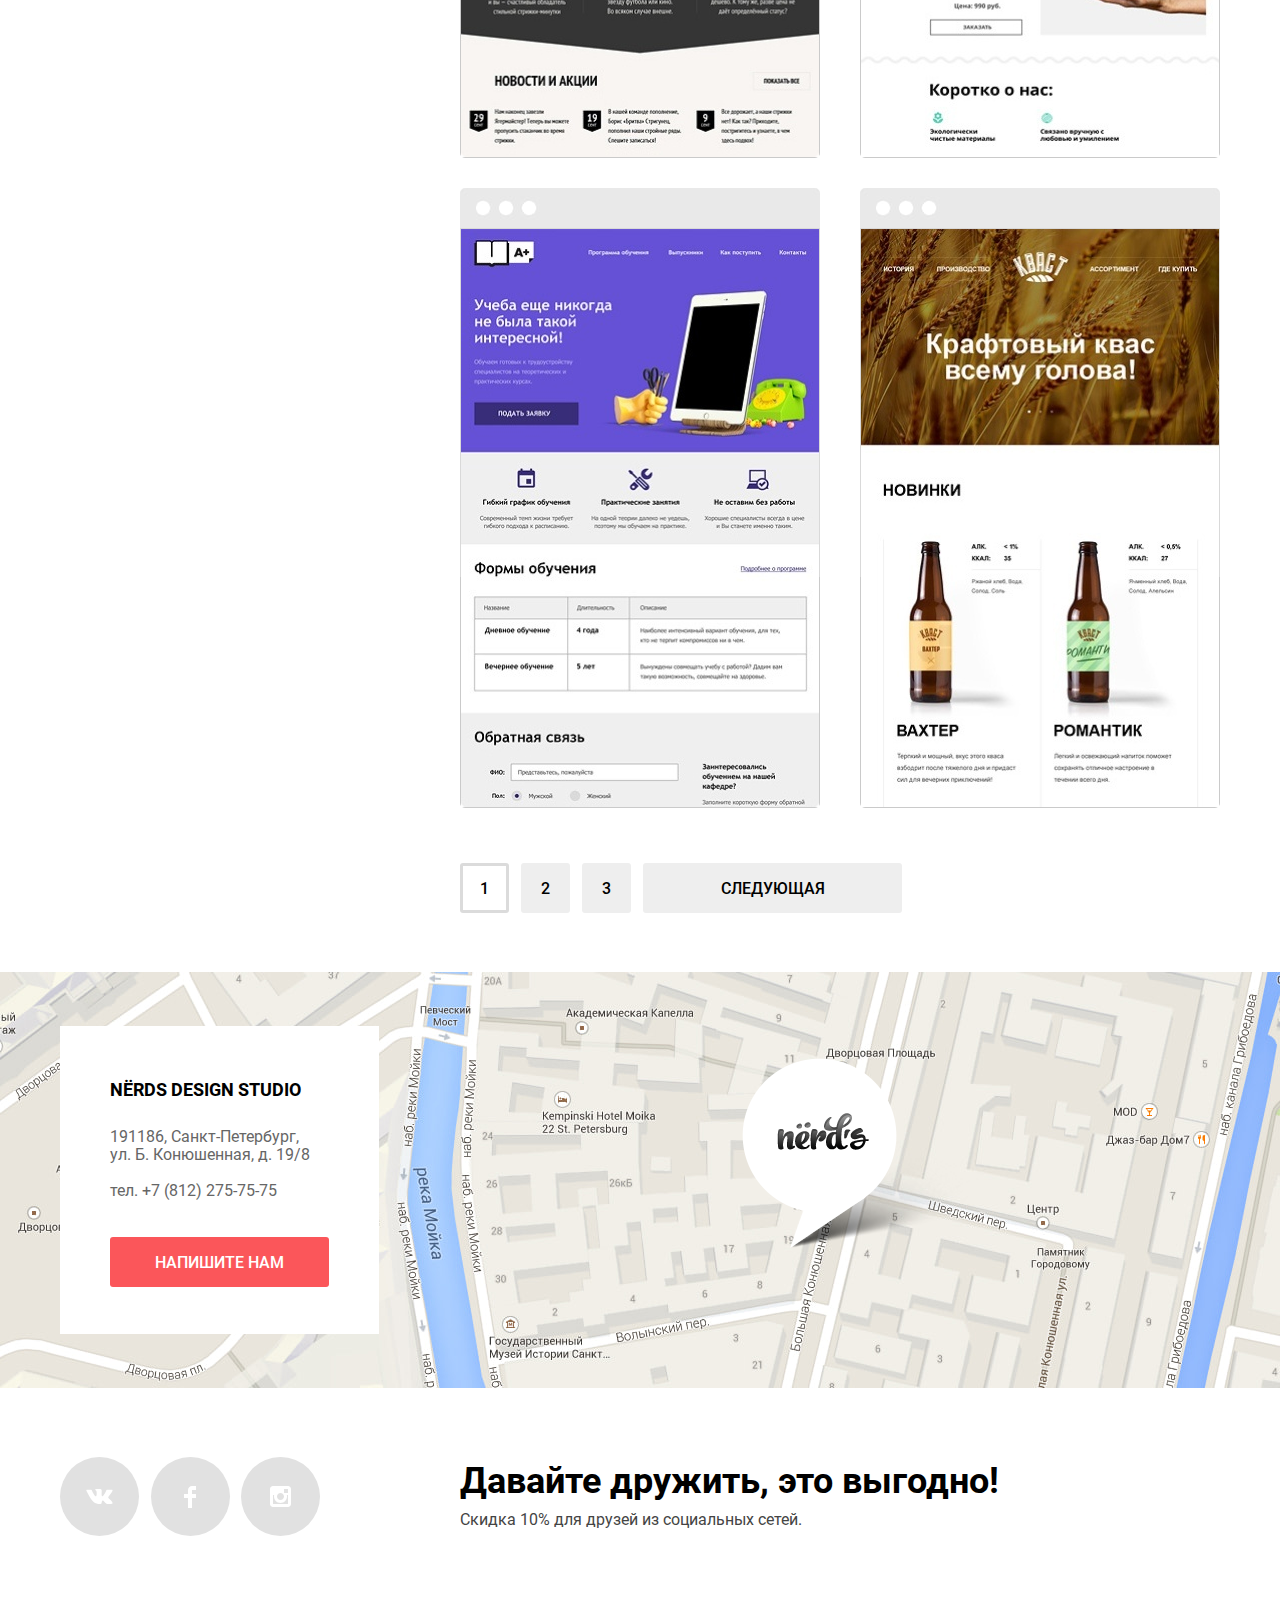
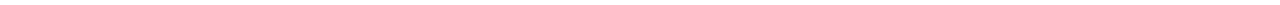
==== commit 7e3d14a6: "" ====
--- a/catalog.html
+++ b/catalog.html
@@ -123,7 +123,7 @@
           <ul class="list-site-models">
             <li>
               <div class="card-site">
-                <img src="/files/mask-site-1.jpg" width="358" height="578" alt="Достопримечательности городка Седона ">
+                <img src="files/mask-site-1.jpg" width="358" height="578" alt="Достопримечательности городка Седона ">
                 <div class="field-price">
                   <h3><a href="#">Sedona</a></h3>
                   <p class="description">Информационный сайт<br>для туристов</p>
--- a/css/style.min.css
+++ b/css/style.min.css
@@ -1 +1 @@
-@-webkit-keyframes bounce{0%{transform:translateY(-2000px)}70%{transform:translateY(30px)}90%{transform:translateY(-10px)}to{transform:translateY(0)}}@keyframes bounce{0%{transform:translateY(-2000px)}70%{transform:translateY(30px)}90%{transform:translateY(-10px)}to{transform:translateY(0)}}@-webkit-keyframes shake{0%,to{transform:translateX(0)}10%,30%,50%,70%,90%{transform:translateX(-10px)}20%,40%,60%,80%{transform:translateX(10px)}}@keyframes shake{0%,to{transform:translateX(0)}10%,30%,50%,70%,90%{transform:translateX(-10px)}20%,40%,60%,80%{transform:translateX(10px)}}@font-face{font-family:"Roboto";font-style:normal;font-weight:400;src:local("Roboto"),local("Roboto-Regular"),url(../fonts/roboto.woff2) format("woff2"),url(../fonts/roboto.woff) format("woff");font-display:swap}@font-face{font-family:"Roboto";font-style:normal;font-weight:700;src:local("Roboto"),local("Roboto-Regular"),url(../fonts/robotobold.woff2) format("woff2"),url(../fonts/robotobold.woff) format("woff");font-display:swap}@font-face{font-family:"Roboto";font-style:normal;font-weight:500;src:local("Roboto"),local("Roboto-Regular"),url(../fonts/robotomedium.woff2) format("woff2"),url(../fonts/robotomedium.woff) format("woff");font-display:swap}:root{--background-grey: #EEEEEE;--basic-black: #000000;--background-dack-grey: #888888;--button-red: #FB565A;--button-green: #00CA74;--button-yellow: #EFC849;--button-hover-red: #E74246;--button-hover-green: #00BC6C;--button-hover-yellow: #EAB534;--button-push-red: #D7373B;--button-push-green: #00AA62;--button-push-yellow: #E5A722;--white: #FFFFFF;--dark-text: #283136;--grey-on-model: #666666;--light-grey: #444444;--light-grey-filter: #DFDFDF;--grey-border: #D7DCDE;--grey-hover: #B4B9BB;--grey-active: #D5D5D5;--grey-slider-current:#C1C1C1;--grey-scale: #D7DCDF;--grey-social: #E1E1E1;--grey-dark: #4D4D4D;--grey-toggle: #ABABAB;--grey-page-current: #DBDBDB;--black-opacity: rgba(0, 0, 0, 0.15);--white-opacity-03: rgba(255, 255, 255, 0.3);--black-opacity-01: rgba(0, 1, 1, 0.1);--black-opacity-04: rgba(0, 0, 0, 0.4);--black-opacity-025: rgba(0, 1, 1, 0.25);--black-opacity-1: rgba(0, 1, 1, 1);--black-opacity-03: rgba(0, 0, 0, 0.3)}body{font-family:"Roboto",Arial,sans-serif;font-size:16px;font-style:normal;color:var(--basic-black);margin:0;padding:0;background-color:var(--white)}img{max-width:100%;height:auto}.body-inner ul,.body-page ul{list-style:none}.page{height:100%}.container{width:1160px;margin:0 auto;padding-left:20px;padding-right:20px}.about-us-list,.about-us-text,.caption-about-us-list,.caption-service-info,.caption-slide-item,.filters ul,.percent dd,.value-range{color:var(--dark-text)}.body-page{line-height:24px;min-height:100%;display:grid;grid-template-rows:-webkit-min-content 1fr -webkit-min-content;grid-template-rows:min-content 1fr min-content;align-content:start}.body-inner a,.body-page a{text-decoration:none}.main-header{background-color:var(--background-grey);text-transform:uppercase;line-height:30px;font-weight:500}.main-navigation{height:114px;display:flex;justify-content:space-between;align-items:flex-end}.main-navigation a{color:inherit;display:block}.container-busket a{color:inherit}.main-header-logo{margin:0;height:66px;z-index:20}.logo-active:active{opacity:.3}.list-site-navigation{height:59px;margin:0 0 0 -41px;padding:0;min-width:437px;display:flex;justify-content:space-between}.container-busket a,.list-site-navigation a{position:relative;display:block;padding-bottom:9px;padding-top:20px}.page-nav-current a::after{content:"";position:absolute;left:0;bottom:-6px;width:100%;height:2px;background-color:var(--button-red)}.busket{position:relative}.busket::before{content:"";position:absolute;width:15px;height:15px;top:26px;right:100px;background-image:url(../img/cart.svg);background-repeat:no-repeat}.container-busket a{padding-left:44px}.main-iner-container{display:grid;grid-template-columns:400px auto;grid-template-rows:133px auto}.container-busket a:focus,.container-busket a:hover,.list-site-navigation a:focus,.list-site-navigation a:hover{color:var(--button-red)}.container-busket a:active,.list-site-navigation a:active{color:var(--black-opacity-03)}.slider-bar{background-color:var(--background-grey)}.slider-wrapper{position:relative;height:431px}.list-sliders{margin:0;padding:0}.container-text-sliders{width:538px;height:431px;display:flex;flex-direction:column;align-items:flex-start}.caption-slide{width:538px;font-weight:500;font-size:55px;line-height:55px;margin-top:78px;margin-bottom:11px}.caption-slide-item{width:416px;margin-bottom:39px}.caption-slide-item.slide2,.caption-slide-item.slide3{margin-top:28px;margin-bottom:27px}.slide-button{text-align:center;padding:16px 55px 15px 54px;border-radius:3px}.block-slide{display:block;position:absolute;bottom:0;right:23px;width:760px}.control-slider{position:absolute;bottom:96px;right:556px;width:88px;height:18px;display:flex;justify-content:space-between}.button-slider{position:relative;padding:0;height:18px;width:18px;background-color:var(--white);border-radius:50%;border:0;cursor:pointer;z-index:20}.button-slider-current::before{content:"";position:absolute;bottom:5px;right:5px;width:8px;height:8px;box-sizing:border-box;border:2px solid var(--grey-slider-current);border-radius:50%}.slide{display:none}.slide-current{display:block}.caption-service{font-weight:700;font-size:24px;line-height:30px;text-transform:uppercase}.list-service{margin:0;padding:0 0 80px;display:flex;justify-content:flex-start;flex-wrap:wrap;border-bottom:solid 2px var(--background-grey)}.list-service li{margin-top:80px;margin-right:100px}.list-service li:nth-child(3n){margin-right:0}.list-service li:last-child{margin-right:60px}.service-list-item{width:300px;display:flex;flex-direction:column;align-items:flex-start;padding:0;margin:0}.service-list-item h3{padding:0;margin:25px 0 0}.service-list-item p{padding:0;margin:16px 0 0;width:260px}.service-list-item a{margin:32px 0 0;padding:17px 40px 15px 39px;border-radius:3px}.about-us-wrapper h3,.progress-content dt{margin:0;font-weight:500;font-size:45px;line-height:46px}.about-us-wrapper h4{font-weight:700;text-transform:uppercase}.about-us-wrapper{margin:0;min-height:525px;display:flex;justify-content:space-between;border-bottom:solid 2px var(--background-grey)}.progress-container{margin-top:39px;width:360px}.order-container{width:651px;margin:73px 0 0}.about-us-text{margin:32px 0 0}.caption-about-us-list{margin:40px 0 0}.about-us-list{padding:0;margin:11px 0 0}.about-us-list li{padding:12px 0 12px 36px;position:relative}.about-us-list li::before{content:"";position:absolute;bottom:24px;left:0;width:25px;height:2px;background-color:var(--button-red)}.progress-content h4{margin:30px 0 30px 17px}.progress-content dl{display:grid;grid-template-columns:repeat(3,1fr)}.progress-content dd{padding-top:12px;line-height:18px;grid-row:2/2;margin:0}.progress-content dt{font-weight:700;line-height:64px}.figur{font-weight:700;font-size:26px;line-height:40px}.company{margin-bottom:79px;border-bottom:solid 2px var(--background-grey)}.company a{display:block;opacity:.2}.list-company{margin-left:32px;padding:0;margin-top:46px;margin-bottom:38px;display:flex;justify-content:start;flex-wrap:wrap}.list-company li{position:relative}.list-company li:nth-child(2)::after,.list-company li:nth-child(2)::before,.list-company li:nth-child(3)::after{content:"";position:absolute;width:2px;height:52px;background-color:var(--background-grey)}.list-company li:nth-child(2)::after,.list-company li:nth-child(2)::before{top:20px}.list-company li:nth-child(2)::after{right:-47px}.list-company li:nth-child(2)::before{left:-47px}.list-company li:nth-child(3)::after{right:-56px;top:0}.list-company .company-academy{margin-right:95px;margin-top:17px}.list-company .company-borodinski{margin-right:104px}.list-company .company-pink{margin-top:19px;margin-right:120px}.list-company .company-mishka{margin-top:6px}.company a:hover{opacity:1}.button-social:active path,.company a:active{opacity:.3}.adress-company{background-color:var(--background-grey);position:relative}.map{height:416px;background:url(../img/map.jpg) center no-repeat}.container-contact{position:relative;width:1160px;margin:0 auto}.map-marker{position:absolute;top:86px;right:247px;width:231px;height:190px;background:url(../img/map-marker.svg) center no-repeat}.adress-company iframe{position:absolute;top:0;display:block;width:100%;border:0}.contact{position:absolute;z-index:10;top:54px;left:0;margin:0;padding:0;min-height:308px;width:319px;display:flex;flex-direction:column;justify-content:flex-start;background-color:var(--white)}.footer-caption{font-weight:700;font-size:18px;line-height:30px;margin:49px 0 0}.contact-phone{padding-top:18px;padding-bottom:18px}.contact-button{margin:19px 0 0;padding:17px 44px 15px;border-radius:3px}.contact-phone,.footer-adress{line-height:18px;color:var(--grey-on-model);margin:0}.contact>*{margin-left:50px;margin-right:50px}.footer-adress{margin-top:23px}.footer-social h2,.frendship h2{font-weight:700;font-size:36px;line-height:36px}.footer-social p{font-size:16px;line-height:22px;color:var(--light-grey)}.footer-social{margin:0;height:217px;flex-direction:row-reverse;justify-content:space-between}.button-social,.footer-social,.footer-social ul,.frendship{display:flex;align-items:center}.frendship{flex-direction:row;flex-wrap:wrap;justify-content:flex-start;margin:auto}.frendship h2{margin:0 0 10px}.frendship p,.price-controls label{margin:0}.footer-social ul{min-width:260px;height:80px;justify-content:space-between;padding:0;margin:0 140px 0 0}.button-social{justify-content:center;width:79px;height:79px;background-color:var(--grey-social);border-radius:50%}.button-social:focus,.button-social:hover{background-color:var(--button-hover-red)}.button-social:active{background-color:var(--button-push-red);box-shadow:inset 0 3px 0 var(--black-opacity-01)}.body-inner{font-weight:400;min-height:100%;display:grid;grid-template-rows:-webkit-min-content 1fr -webkit-min-content;grid-template-rows:min-content 1fr min-content;align-content:start}.inner-main-caption{background-color:var(--background-grey);font-size:55px;line-height:55px;text-align:center;padding-top:78px;padding-bottom:108px;margin:0}.filters{grid-column:1/2;grid-row:1/3;width:260px}.form-filters fieldset{border:0;padding:0;margin-left:0}.filter-item{margin-top:55px}.filters ul{line-height:19px;margin:0;padding:0}.filter-item legend{width:100%;margin-bottom:48px;padding-left:0;text-transform:uppercase;font-size:18px;line-height:30px;font-weight:700;color:var(--basic-black)}.range-filter{display:flex;flex-wrap:wrap}.price-controls input[type=number],.range-controls{background-color:var(--background-grey);border-radius:3px}.range-controls{display:flex;align-items:center;justify-content:center;position:relative;width:260px;height:80px}.bar,.scale{width:205px;height:2px;background-color:var(--grey-scale)}.bar{width:64%;background-color:var(--button-green)}.toggle{width:4px;height:4px;border:solid 8px var(--white);background-color:var(--grey-toggle);border-radius:50%;box-shadow:0 2px 1px var(--black-opacity)}.toggle-max,.toggle-min{position:absolute;left:7%}.toggle-max{left:61%}.price-controls{width:260px;display:flex;justify-content:space-between;text-transform:uppercase;line-height:22px;color:var(--dark-text)}.price-controls input[type=number]{width:66px;height:38px;border:0;text-align:center;margin-top:14px;margin-left:8px;padding:0 0 0 14px}.radio-controls{margin-top:54px}.caption-filter{font-weight:700;font-size:18px;line-height:30px;text-transform:uppercase;margin-bottom:16px}.filter-option{margin-bottom:21px;padding-left:36px}.filter-option label{position:relative;display:block;cursor:pointer;-webkit-user-select:none;-moz-user-select:none;user-select:none}.filter-input-radio+label::before{position:absolute;box-sizing:border-box;content:"";width:25px;height:25px;top:-3px;left:-36px;border:4px solid var(--grey-dark);border-radius:50%;opacity:.4}.filter-input-radio:checked+label::after{position:absolute;content:"";width:9px;height:9px;top:5px;left:-28px;border-radius:50%;background-color:var(--grey-dark);opacity:.4}.check-controls{margin-top:25px;margin-bottom:30px}.filter-input-checkbox+label::before{position:absolute;box-sizing:border-box;content:"";width:23px;height:23px;top:-2px;left:-36px;border:2px solid var(--grey-dark);border-radius:3px;opacity:.4;display:block}.filter-input-checkbox:checked+label::after{position:absolute;content:"";width:26px;height:23px;top:-2px;left:-36px;background-color:var(--white);background-image:url(../img/check.svg);background-repeat:no-repeat;opacity:.4}.filter-input:hover+label::after,.filter-input:hover+label::before{opacity:1}.filter-input:disabled+label::after,.filter-input:disabled+label::before{opacity:.1}.filter-input:disabled+label{color:var(--dark-text);opacity:.3}.filter-input:focus+label::after,.filter-input:focus+label::before{opacity:1}.button-filters{width:100%;color:inherit;font-weight:500;font-size:inherit;line-height:18px;text-transform:uppercase;text-align:center;padding:16px 0;background:var(--background-grey);border-radius:3px;border:0}.button-filters:focus,.button-filters:hover{background-color:var(--light-grey-filter);border:0}.button-filters:active{background-color:var(--grey-active);opacity:.3}.select{grid-row-start:1;grid-row-end:2;grid-column-start:2;grid-column-end:3;display:flex;align-items:center}.list-select{min-width:360px;padding:0;display:flex;flex-wrap:wrap;margin:9px 0 0}.select h3{margin-top:25px;font-weight:700;font-size:18px;line-height:30px;text-transform:uppercase;margin-right:263px}.select-for-price,.select-for-type{margin-right:20px}.select-for-name{margin-right:41px}.select-for-down{margin-right:10px}.list-select li{font-size:14px;line-height:18px;text-transform:uppercase}.select-item a{color:inherit;opacity:.3;padding:10px 3px}.select-item:last-child a{padding-right:0}.select-item a:hover{opacity:.6}.select-item a.current-item,.select-item a:active,.select-item a:focus{opacity:1}.list-site-models{padding:0;margin:0;display:flex;justify-content:space-between;flex-wrap:wrap}.list-site-models li{padding:0;margin-left:0;margin-right:20px;margin-bottom:30px}.card-site img{margin-top:41px;margin-left:1px}.card-site,.card-site:hover,.card-site:focus-within{width:360px;height:620px;background-position:0 0;background-repeat:no-repeat;border-radius:5px}.card-site{position:relative;background-color:var(--black-opacity);background-image:url(../img/browser.jpg)}.card-site:hover{background-color:var(--white);background-image:url(../img/browser.svg);box-shadow:0 6px 15px var(--black-opacity-025)}.card-site:hover .field-price,.card-site:focus-within .field-price{z-index:auto}.field-price{position:absolute;background-color:var(--background-grey);width:360px;border-bottom-left-radius:5px;border-bottom-right-radius:5px;bottom:0;z-index:-1}.field-price a{color:inherit;padding:20px}.list-site-models li:nth-child(2n){margin-right:0}.models h3{font-size:18px;line-height:30px;text-transform:uppercase;text-align:center;margin:10px;padding-top:16px}.field-price a:hover{color:var(--button-red)}.field-price a:active,.field-price a:focus{color:var(--basic-black);opacity:.3}.description{line-height:18px;color:var(--grey-on-model);text-align:center;margin-top:13px;margin-bottom:32px}.button-price{display:block;padding:17px 75px 15px 72px;margin:0 auto 44px;border-radius:3px}.list-pagination{width:760px;min-height:50px;display:flex;flex-wrap:wrap;margin:25px 0 49px;padding:0}.pagination-item{margin-bottom:10px;margin-right:12px}.pagination-item a{color:inherit;font-weight:500;font-size:inherit;line-height:18px;text-transform:uppercase;display:block;background-color:var(--background-grey);border-radius:3px;padding:17px 20px 15px}.pagination-item-current a{background:var(--white);border:3px solid var(--grey-page-current);padding:14px 17px 12px}.pagination-item-next a{padding-right:77px;padding-left:78px}.pagination-item a:hover{background-color:var(--light-grey-filter)}.pagination-item a:active{background-color:var(--grey-active);box-shadow:inset 0 3px 0 var(--black-opacity-01);opacity:.3}.pagination-item-current a:active,.pagination-item-current a:focus,.pagination-item-current a:hover{background-color:var(--background-grey);background:var(--white);box-shadow:inset 0 0 0 var(--black-opacity-1);opacity:1}.button{font-weight:500;line-height:18px;color:var(--white);text-transform:uppercase;text-align:center;background-color:var(--button-red);border:0}.app-button{background-color:var(--button-green)}.presentation-button{background-color:var(--button-yellow)}.button:active{color:var(--white-opacity-03)}.button-price:hover,.contact-button:hover,.modal-send:hover,.site-button:hover,.slide-button:hover{background-color:var(--button-hover-red)}.button-price:active,.button-price:focus,.contact-button:active,.contact-button:focus,.modal-send:active,.site-button:active,.slide-button:active{background-color:var(--button-push-red);box-shadow:inset 0 3px 0 var(--black-opacity-01)}.app-button:hover{background-color:var(--button-hover-green)}.app-button:active{background-color:var(--button-push-green)}.presentation-button:hover{background-color:var(--button-hover-yellow)}.presentation-button:active{background-color:var(--button-push-yellow)}.modal-contact{z-index:100;position:fixed;top:0;right:0;bottom:0;left:0;margin:auto;width:960px;height:590px;background-color:var(--white);box-shadow:0 20px 40px var(--black-opacity-04);display:none}.modal-open{display:block;-webkit-animation:bounce .6s;animation:bounce .6s}.modal-error{-webkit-animation:shake .6s;animation:shake .6s}.fill-form{position:relative;width:761px;height:353px;margin:0 100px;display:flex;flex-wrap:wrap;align-items:flex-start}.user-data{margin:0;padding:0;display:flex;flex-direction:column}.name{margin-right:40px}.email,.name{width:360px}.textarea{width:760px;margin-top:34px;margin-bottom:43px}.textarea label{padding:0;margin:0}.textarea textarea{padding-left:15px;box-sizing:border-box;width:760px;min-height:118px;max-height:180px}.modal-send{padding:18px 84px 15px 85px;border-radius:3px}.modal-close{display:block;position:absolute;width:21px;height:21px;background-color:var(--white);background-image:url(../img/close.svg);background-position:0 0;right:-10px;top:-75px;opacity:.3;border:0}.modal-close:hover{opacity:1}.modal-close:active{opacity:.1;padding:0}.modal-contact h2{margin-top:63px;margin-left:100px;margin-bottom:37px;font-weight:700;font-size:45px;line-height:53px}.fill-form p{font-weight:700;line-height:18px}.modal-field{margin-top:9px;padding:14px;border:solid 2px var(--grey-border);border-radius:3px}.modal-field:hover{border-color:var(--grey-hover)}.modal-field:focus{border-color:var(--basic-black)}.modal-field.invalid,.modal-field:invalid{border-color:var(--button-hover-red)}.visually-hidden{position:absolute;width:1px;height:1px;margin:-1px;border:0;padding:0;white-space:nowrap;-webkit-clip-path:inset(100%);clip-path:inset(100%);clip:rect(0 0 0 0);overflow:hidden}
+@-webkit-keyframes bounce{0%{transform:translateY(-2000px)}70%{transform:translateY(30px)}90%{transform:translateY(-10px)}to{transform:translateY(0)}}@keyframes bounce{0%{transform:translateY(-2000px)}70%{transform:translateY(30px)}90%{transform:translateY(-10px)}to{transform:translateY(0)}}@-webkit-keyframes shake{0%,to{transform:translateX(0)}10%,30%,50%,70%,90%{transform:translateX(-10px)}20%,40%,60%,80%{transform:translateX(10px)}}@keyframes shake{0%,to{transform:translateX(0)}10%,30%,50%,70%,90%{transform:translateX(-10px)}20%,40%,60%,80%{transform:translateX(10px)}}@font-face{font-family:"Roboto";font-style:normal;font-weight:400;src:local("Roboto"),local("Roboto-Regular"),url(../fonts/roboto.woff2) format("woff2"),url(../fonts/roboto.woff) format("woff");font-display:swap}@font-face{font-family:"Roboto";font-style:normal;font-weight:700;src:local("Roboto"),local("Roboto-Regular"),url(../fonts/robotobold.woff2) format("woff2"),url(../fonts/robotobold.woff) format("woff");font-display:swap}@font-face{font-family:"Roboto";font-style:normal;font-weight:500;src:local("Roboto"),local("Roboto-Regular"),url(../fonts/robotomedium.woff2) format("woff2"),url(../fonts/robotomedium.woff) format("woff");font-display:swap}:root{--background-grey: #EEEEEE;--basic-black: #000000;--background-dack-grey: #888888;--button-red: #FB565A;--button-green: #00CA74;--button-yellow: #EFC849;--button-hover-red: #E74246;--button-hover-green: #00BC6C;--button-hover-yellow: #EAB534;--button-push-red: #D7373B;--button-push-green: #00AA62;--button-push-yellow: #E5A722;--white: #FFFFFF;--dark-text: #283136;--grey-on-model: #666666;--light-grey: #444444;--light-grey-filter: #DFDFDF;--grey-border: #D7DCDE;--grey-hover: #B4B9BB;--grey-active: #D5D5D5;--grey-slider-current:#C1C1C1;--grey-scale: #D7DCDF;--grey-social: #E1E1E1;--grey-dark: #4D4D4D;--grey-toggle: #ABABAB;--grey-page-current: #DBDBDB;--black-opacity: rgba(0, 0, 0, 0.15);--white-opacity-03: rgba(255, 255, 255, 0.3);--black-opacity-01: rgba(0, 1, 1, 0.1);--black-opacity-04: rgba(0, 0, 0, 0.4);--black-opacity-025: rgba(0, 1, 1, 0.25);--black-opacity-1: rgba(0, 1, 1, 1);--black-opacity-03: rgba(0, 0, 0, 0.3)}body{font-family:"Roboto",Arial,sans-serif;font-size:16px;font-style:normal;color:var(--basic-black);margin:0;padding:0;background-color:var(--white)}img{max-width:100%;height:auto}.body-inner ul,.body-page ul{list-style:none}.page{height:100%}.container{width:1160px;margin:0 auto;padding-left:20px;padding-right:20px}.about-us-list,.about-us-text,.caption-about-us-list,.caption-service-info,.caption-slide-item,.filters ul,.percent dd,.value-range{color:var(--dark-text)}.body-page{line-height:24px;min-height:100%;display:grid;grid-template-rows:-webkit-min-content 1fr -webkit-min-content;grid-template-rows:min-content 1fr min-content;align-content:start}.body-inner a,.body-page a{text-decoration:none}.main-header{background-color:var(--background-grey);text-transform:uppercase;line-height:30px;font-weight:500}.main-navigation{height:114px;display:flex;justify-content:space-between;align-items:flex-end}.main-navigation a{color:inherit;display:block}.container-busket a{color:inherit}.main-header-logo{margin:0;height:66px;z-index:20}.logo-active:active{opacity:.3}.list-site-navigation{height:59px;margin:0 0 0 -41px;padding:0;min-width:437px;display:flex;justify-content:space-between}.container-busket a,.list-site-navigation a{position:relative;display:block;padding-bottom:9px;padding-top:20px}.page-nav-current a::after{content:"";position:absolute;left:0;bottom:-6px;width:100%;height:2px;background-color:var(--button-red)}.busket{position:relative}.busket::before{content:"";position:absolute;width:15px;height:15px;top:26px;right:100px;background-image:url(../img/cart.svg);background-repeat:no-repeat}.container-busket a{padding-left:44px}.main-iner-container{display:grid;grid-template-columns:400px auto;grid-template-rows:133px auto}.container-busket a:focus,.container-busket a:hover,.list-site-navigation a:focus,.list-site-navigation a:hover{color:var(--button-red)}.container-busket a:active,.list-site-navigation a:active{color:var(--black-opacity-03)}.slider-bar{background-color:var(--background-grey)}.slider-wrapper{position:relative;height:431px}.list-sliders{margin:0;padding:0}.container-text-sliders{width:538px;height:431px;display:flex;flex-direction:column;align-items:flex-start}.caption-slide{width:538px;font-weight:500;font-size:55px;line-height:55px;margin-top:78px;margin-bottom:11px}.caption-slide-item{width:416px;margin-bottom:39px}.caption-slide-item.slide2,.caption-slide-item.slide3{margin-top:28px;margin-bottom:27px}.slide-button{text-align:center;padding:16px 55px 15px 54px;border-radius:3px}.block-slide{display:block;position:absolute;bottom:0;right:23px;width:760px}.control-slider{position:absolute;bottom:96px;right:556px;width:88px;height:18px;display:flex;justify-content:space-between}.button-slider{position:relative;padding:0;height:18px;width:18px;background-color:var(--white);border-radius:50%;border:0;cursor:pointer;z-index:20}.button-slider-current::before{content:"";position:absolute;bottom:5px;right:5px;width:8px;height:8px;box-sizing:border-box;border:2px solid var(--grey-slider-current);border-radius:50%}.slide{display:none}.slide-current{display:block}.caption-service{font-weight:700;font-size:24px;line-height:30px;text-transform:uppercase}.list-service{margin:0;padding:0 0 80px;display:flex;justify-content:flex-start;flex-wrap:wrap;border-bottom:solid 2px var(--background-grey)}.list-service li{margin-top:80px;margin-right:100px}.list-service li:nth-child(3n){margin-right:0}.list-service li:last-child{margin-right:60px}.service-list-item{width:300px;display:flex;flex-direction:column;align-items:flex-start;padding:0;margin:0}.service-list-item h3{padding:0;margin:25px 0 0}.service-list-item p{padding:0;margin:16px 0 0;width:260px}.service-list-item a{margin:32px 0 0;padding:17px 40px 15px 39px;border-radius:3px}.about-us-wrapper h3,.progress-content dt{margin:0;font-weight:500;font-size:45px;line-height:46px}.about-us-wrapper h4{font-weight:700;text-transform:uppercase}.about-us-wrapper{margin:0;min-height:525px;display:flex;justify-content:space-between;border-bottom:solid 2px var(--background-grey)}.progress-container{margin-top:39px;width:360px}.order-container{width:651px;margin:73px 0 0}.about-us-text{margin:32px 0 0}.caption-about-us-list{margin:40px 0 0}.about-us-list{padding:0;margin:11px 0 0}.about-us-list li{padding:12px 0 12px 36px;position:relative}.about-us-list li::before{content:"";position:absolute;bottom:24px;left:0;width:25px;height:2px;background-color:var(--button-red)}.progress-content h4{margin:30px 0 30px 17px}.progress-content dl{display:grid;grid-template-columns:repeat(3,1fr)}.progress-content dd{padding-top:12px;line-height:18px;grid-row:2/2;margin:0}.progress-content dt{font-weight:700;line-height:64px}.figur{font-weight:700;font-size:26px;line-height:40px}.company{margin-bottom:79px;border-bottom:solid 2px var(--background-grey)}.company a{display:block;opacity:.2}.list-company{margin-left:32px;padding:0;margin-top:46px;margin-bottom:38px;display:flex;justify-content:start;flex-wrap:wrap}.list-company li{position:relative}.list-company li:nth-child(2)::after,.list-company li:nth-child(2)::before,.list-company li:nth-child(3)::after{content:"";position:absolute;width:2px;height:52px;background-color:var(--background-grey)}.list-company li:nth-child(2)::after,.list-company li:nth-child(2)::before{top:20px}.list-company li:nth-child(2)::after{right:-47px}.list-company li:nth-child(2)::before{left:-47px}.list-company li:nth-child(3)::after{right:-56px;top:0}.list-company .company-academy{margin-right:95px;margin-top:17px}.list-company .company-borodinski{margin-right:104px}.list-company .company-pink{margin-top:19px;margin-right:120px}.list-company .company-mishka{margin-top:6px}.company a:hover{opacity:1}.button-social:active path,.company a:active{opacity:.3}.adress-company{background-color:var(--background-grey);position:relative}.map{height:416px;background:url(../img/map.jpg) center no-repeat}.container-contact{position:relative;width:1160px;margin:0 auto}.map-marker{position:absolute;top:86px;right:247px;width:231px;height:190px;background:url(../img/map-marker.svg) center no-repeat}.adress-company iframe{position:absolute;top:0;display:block;width:100%;border:0}.contact{position:absolute;z-index:10;top:54px;left:0;margin:0;padding:0;min-height:308px;width:319px;display:flex;flex-direction:column;justify-content:flex-start;background-color:var(--white)}.footer-caption{font-weight:700;font-size:18px;line-height:30px;margin:49px 0 0}.contact-phone{padding-top:18px;padding-bottom:18px}.contact-button{margin:19px 0 0;padding:17px 44px 15px;border-radius:3px}.contact-phone,.footer-adress{line-height:18px;color:var(--grey-on-model);margin:0}.contact>*{margin-left:50px;margin-right:50px}.footer-adress{margin-top:23px}.footer-social h2,.frendship h2{font-weight:700;font-size:36px;line-height:36px}.footer-social p{font-size:16px;line-height:22px;color:var(--light-grey)}.footer-social{margin:0;height:217px;flex-direction:row-reverse;justify-content:space-between}.button-social,.footer-social,.footer-social ul,.frendship{display:flex;align-items:center}.frendship{flex-direction:row;flex-wrap:wrap;justify-content:flex-start;margin:auto}.frendship h2{margin:0 0 10px}.frendship p,.price-controls label{margin:0}.footer-social ul{min-width:260px;height:80px;justify-content:space-between;padding:0;margin:0 140px 0 0}.button-social{justify-content:center;width:79px;height:79px;background-color:var(--grey-social);border-radius:50%}.button-social:focus,.button-social:hover{background-color:var(--button-hover-red)}.button-social:active{background-color:var(--button-push-red);box-shadow:inset 0 3px 0 var(--black-opacity-01)}.body-inner{font-weight:400;min-height:100%;display:grid;grid-template-rows:-webkit-min-content 1fr -webkit-min-content;grid-template-rows:min-content 1fr min-content;align-content:start}.inner-main-caption{background-color:var(--background-grey);font-size:55px;line-height:55px;text-align:center;padding-top:78px;padding-bottom:108px;margin:0}.filters{grid-column:1/2;grid-row:1/3;width:260px}.form-filters fieldset{border:0;padding:0;margin-left:0}.filter-item{margin-top:55px}.filters ul{line-height:19px;margin:0;padding:0}.filter-item legend{width:100%;margin-bottom:48px;padding-left:0;text-transform:uppercase;font-size:18px;line-height:30px;font-weight:700;color:var(--basic-black)}.range-filter{display:flex;flex-wrap:wrap}.price-controls input[type=number],.range-controls{background-color:var(--background-grey);border-radius:3px}.range-controls{display:flex;align-items:center;justify-content:center;position:relative;width:260px;height:80px}.bar,.scale{width:205px;height:2px;background-color:var(--grey-scale)}.bar{width:64%;background-color:var(--button-green)}.toggle{width:4px;height:4px;border:solid 8px var(--white);background-color:var(--grey-toggle);border-radius:50%;box-shadow:0 2px 1px var(--black-opacity)}.toggle-max,.toggle-min{position:absolute;left:7%}.toggle-max{left:61%}.price-controls{width:260px;display:flex;justify-content:space-between;text-transform:uppercase;line-height:22px;color:var(--dark-text)}.price-controls input[type=number]{width:66px;height:38px;border:0;text-align:center;margin-top:14px;margin-left:8px;padding:0 0 0 14px}.radio-controls{margin-top:54px}.caption-filter{font-weight:700;font-size:18px;line-height:30px;text-transform:uppercase;margin-bottom:16px}.filter-option{margin-bottom:21px;padding-left:36px}.filter-option label{position:relative;display:block;cursor:pointer;-webkit-user-select:none;-moz-user-select:none;user-select:none}.filter-input-radio+label::before{position:absolute;box-sizing:border-box;content:"";width:25px;height:25px;top:-3px;left:-36px;border:4px solid var(--grey-dark);border-radius:50%;opacity:.4}.filter-input-radio:checked+label::after{position:absolute;content:"";width:9px;height:9px;top:5px;left:-28px;border-radius:50%;background-color:var(--grey-dark);opacity:.4}.check-controls{margin-top:25px;margin-bottom:30px}.filter-input-checkbox+label::before{position:absolute;box-sizing:border-box;content:"";width:23px;height:23px;top:-2px;left:-36px;border:2px solid var(--grey-dark);border-radius:3px;opacity:.4;display:block}.filter-input-checkbox:checked+label::after{position:absolute;content:"";width:26px;height:23px;top:-2px;left:-36px;background-color:var(--white);background-image:url(../img/check.svg);background-repeat:no-repeat;opacity:.4}.filter-input:hover+label::after,.filter-input:hover+label::before{opacity:1}.filter-input:disabled+label::after,.filter-input:disabled+label::before{opacity:.1}.filter-input:disabled+label{color:var(--dark-text);opacity:.3}.filter-input:focus+label::after,.filter-input:focus+label::before{opacity:1}.button-filters{width:100%;color:inherit;font-weight:500;font-size:inherit;line-height:18px;text-transform:uppercase;text-align:center;padding:16px 0;background:var(--background-grey);border-radius:3px;border:0}.button-filters:focus,.button-filters:hover{background-color:var(--light-grey-filter);border:0}.button-filters:active{background-color:var(--grey-active);opacity:.3}.select{grid-row-start:1;grid-row-end:2;grid-column-start:2;grid-column-end:3;display:flex;align-items:center}.list-select{min-width:360px;padding:0;display:flex;flex-wrap:wrap;margin:9px 0 0}.select h3{margin-top:25px;font-weight:700;font-size:18px;line-height:30px;text-transform:uppercase;margin-right:263px}.select-for-price,.select-for-type{margin-right:20px}.select-for-name{margin-right:41px}.select-for-down{margin-right:10px}.list-select li{font-size:14px;line-height:18px;text-transform:uppercase}.select-item a{color:inherit;opacity:.3;padding:10px 3px}.select-item:last-child a{padding-right:0}.select-item a:hover{opacity:.6}.select-item a.current-item,.select-item a:active,.select-item a:focus{opacity:1}.list-site-models{padding:0;margin:0;display:flex;justify-content:space-between;flex-wrap:wrap}.list-site-models li{padding:0;margin-left:0;margin-right:20px;margin-bottom:30px}.card-site img{margin-top:41px;margin-left:1px}.card-site,.card-site:hover,.card-site:focus-within{width:360px;height:620px;background-position:0 0;background-repeat:no-repeat;border-radius:5px}.card-site{position:relative;background-color:var(--black-opacity);background-image:url(../img/browser.jpg)}.card-site:hover{background-color:var(--white);background-image:url(../img/browser.svg);box-shadow:0 6px 15px var(--black-opacity-025)}.card-site:hover .field-price,.card-site:focus-within .field-price{z-index:auto}.field-price{position:absolute;background-color:var(--background-grey);width:360px;border-bottom-left-radius:5px;border-bottom-right-radius:5px;bottom:0;z-index:-1}.field-price a{color:inherit;padding:20px}.list-site-models li:nth-child(2n){margin-right:0}.models h3{font-size:18px;line-height:30px;text-transform:uppercase;text-align:center;margin:10px;padding-top:16px}.field-price a:hover{color:var(--button-red)}.field-price a:active,.field-price a:focus{color:var(--basic-black);opacity:.3}.description{line-height:18px;color:var(--grey-on-model);text-align:center;margin-top:13px;margin-bottom:32px}.button-price{display:block;padding:17px 75px 15px 72px;margin:0 auto 44px;border-radius:3px}.list-pagination{width:760px;min-height:50px;display:flex;flex-wrap:wrap;margin:25px 0 49px;padding:0}.pagination-item{margin-bottom:10px;margin-right:12px}.pagination-item a{color:inherit;font-weight:500;font-size:inherit;line-height:18px;text-transform:uppercase;display:block;background-color:var(--background-grey);border-radius:3px;padding:17px 20px 15px}.pagination-item-current a{background:var(--white);border:3px solid var(--grey-page-current);padding:14px 17px 12px}.pagination-item-next a{padding-right:77px;padding-left:78px}.pagination-item a:hover{background-color:var(--light-grey-filter)}.pagination-item a:active{background-color:var(--grey-active);box-shadow:inset 0 3px 0 var(--black-opacity-01);opacity:.3}.pagination-item-current a:active,.pagination-item-current a:focus,.pagination-item-current a:hover{background-color:var(--background-grey);background:var(--white);box-shadow:inset 0 0 0 var(--black-opacity-1);opacity:1}.button{font-weight:500;line-height:18px;color:var(--white);text-transform:uppercase;text-align:center;background-color:var(--button-red);border:0}.app-button{background-color:var(--button-green)}.presentation-button{background-color:var(--button-yellow)}.button:active{color:var(--white-opacity-03)}.button-price:hover,.contact-button:hover,.modal-send:hover,.site-button:hover,.slide-button:hover{background-color:var(--button-hover-red)}.button-price:active,.button-price:focus,.contact-button:active,.contact-button:focus,.modal-send:active,.site-button:active,.slide-button:active{background-color:var(--button-push-red);box-shadow:inset 0 3px 0 var(--black-opacity-01)}.app-button:hover{background-color:var(--button-hover-green)}.app-button:active{background-color:var(--button-push-green)}.presentation-button:hover{background-color:var(--button-hover-yellow)}.presentation-button:active{background-color:var(--button-push-yellow)}.modal-contact{z-index:100;position:fixed;top:0;right:0;bottom:0;left:0;margin:auto;width:960px;height:590px;background-color:var(--white);box-shadow:0 20px 40px var(--black-opacity-04);display:none}.modal-open{display:block;-webkit-animation:bounce .6s;animation:bounce .6s}.modal-error{-webkit-animation:shake .6s;animation:shake .6s}.fill-form{position:relative;width:761px;height:353px;margin:0 100px;display:flex;flex-wrap:wrap;align-items:flex-start}.user-data{margin:0;padding:0;display:flex;flex-direction:column}.name{margin-right:40px}.email,.name{width:360px}.textarea{width:760px;margin-top:34px;margin-bottom:43px}.textarea label{padding:0;margin:0}.textarea textarea{padding-left:15px;box-sizing:border-box;max-width:760px;min-height:118px;max-height:180px;resize: vertical;}.modal-send{padding:18px 84px 15px 85px;border-radius:3px}.modal-close{display:block;position:absolute;width:21px;height:21px;background-color:var(--white);background-image:url(../img/close.svg);background-position:0 0;right:-10px;top:-75px;opacity:.3;border:0}.modal-close:hover{opacity:1}.modal-close:active{opacity:.1;padding:0}.modal-contact h2{margin-top:63px;margin-left:100px;margin-bottom:37px;font-weight:700;font-size:45px;line-height:53px}.fill-form p{font-weight:700;line-height:18px}.modal-field{margin-top:9px;padding:14px;border:solid 2px var(--grey-border);border-radius:3px}.modal-field:hover{border-color:var(--grey-hover)}.modal-field:focus{border-color:var(--basic-black)}.modal-field.invalid,.modal-field:invalid{border-color:var(--button-hover-red)}.visually-hidden{position:absolute;width:1px;height:1px;margin:-1px;border:0;padding:0;white-space:nowrap;-webkit-clip-path:inset(100%);clip-path:inset(100%);clip:rect(0 0 0 0);overflow:hidden}
